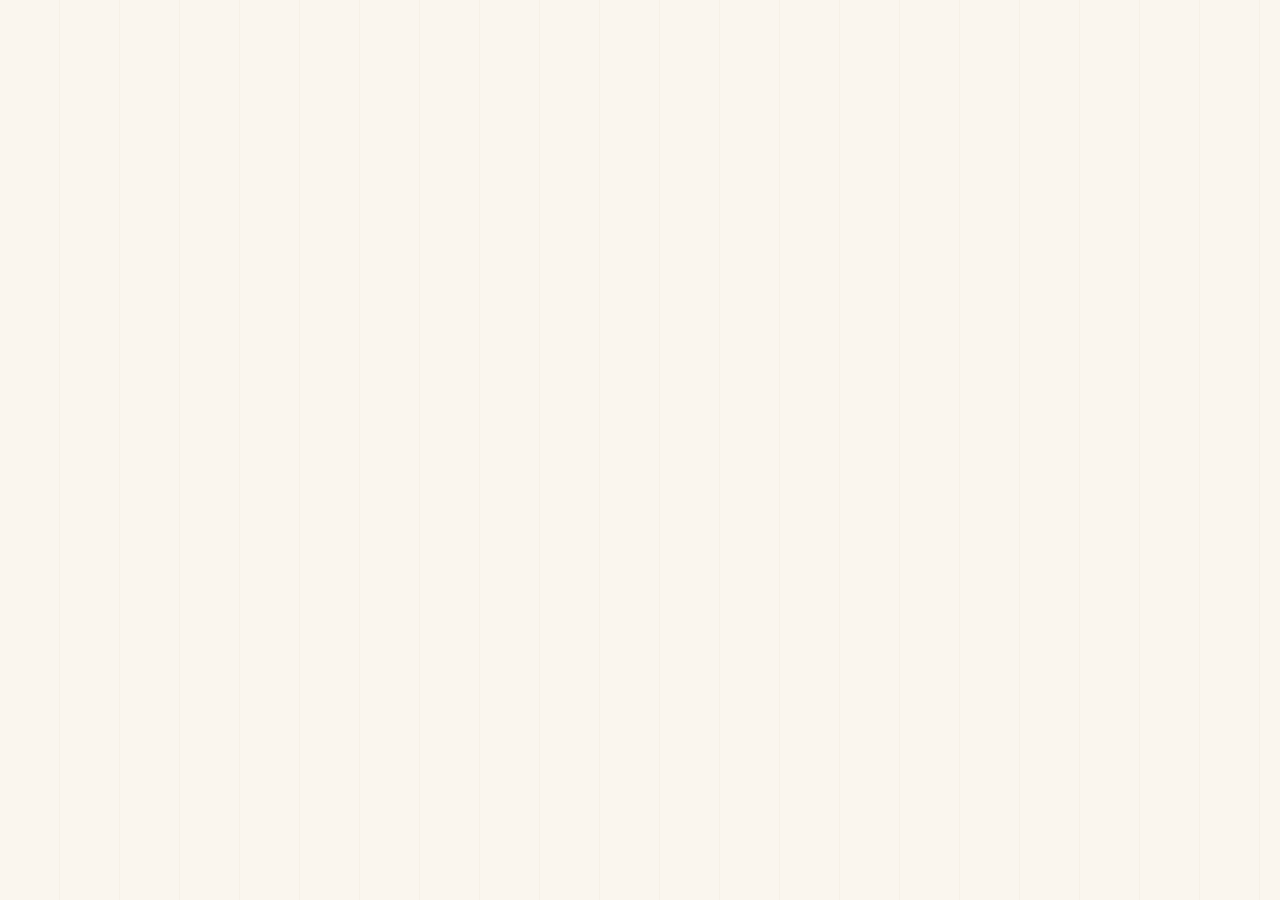
==== Index.html @ c339fdb2 "LT_01_v2" ====
<!doctype html>
<html lang="pt-BR">
<head>
  <meta charset="utf-8">
  <meta name="viewport" content="width=device-width, initial-scale=1">
  <title>Alma de Terapeuta · Desperte o poder das suas mãos</title>
  <link rel="preconnect" href="https://fonts.googleapis.com">
  <link rel="preconnect" href="https://fonts.gstatic.com" crossorigin>
  <link href="https://fonts.googleapis.com/css2?family=Playfair+Display:ital,wght@0,400;0,500;0,600;1,400&family=Manrope:wght@300;400;500;600;700&family=Pinyon+Script&display=swap" rel="stylesheet">
  <style>
/* ==========================================================
   ALMA DE TERAPEUTA — Landing Page
   Palette: cream + ivory backgrounds, antique gold accents
   Typography: Playfair Display (titles), Manrope (body)
   ========================================================== */

:root {
  --cream: #faf6ee;
  --ivory: #f4ecdd;
  --warm-white: #fbf8f2;
  --gold: #b89759;
  --gold-deep: #9a7c43;
  --gold-light: #d4b67a;
  --gold-soft: #e6d3a8;
  --ink: #2b2419;
  --ink-soft: #5a4f3f;
  --line: rgba(184, 151, 89, 0.28);
  --shadow: 0 24px 60px -28px rgba(154, 124, 67, 0.45);
  --shadow-soft: 0 12px 30px -16px rgba(154, 124, 67, 0.35);
}

* { box-sizing: border-box; }

html, body {
  margin: 0;
  padding: 0;
  background: var(--cream);
  color: var(--ink);
  font-family: 'Manrope', system-ui, sans-serif;
  font-size: 16px;
  line-height: 1.6;
  -webkit-font-smoothing: antialiased;
  scroll-behavior: smooth;
}

/* Subtle vertical-line texture across whole page background */
body::before {
  content: '';
  position: fixed;
  inset: 0;
  pointer-events: none;
  z-index: 0;
  background-image: repeating-linear-gradient(
    to right,
    transparent 0,
    transparent 59px,
    rgba(154, 124, 67, 0.04) 59px,
    rgba(154, 124, 67, 0.04) 60px
  );
}

/* Apply same vertical-line wash on top of opaque section backgrounds so the texture
   carries through every section, not just the body. */
.section::after,
.bio-section::after,
.trust::after,
.guarantee::after,
.hero::after,
.faq-section::after {
  content: '';
  position: absolute;
  inset: 0;
  pointer-events: none;
  z-index: 0;
  background-image: repeating-linear-gradient(
    to right,
    transparent 0,
    transparent 59px,
    rgba(154, 124, 67, 0.025) 59px,
    rgba(154, 124, 67, 0.025) 60px
  );
}
.section > *,
.bio-section > *,
.trust > *,
.guarantee > *,
.hero > *,
.faq-section > * { position: relative; z-index: 1; }
/* Keep all section content above the texture */
body > * { position: relative; z-index: 1; }

img { max-width: 100%; display: block; }

/* ----- Typography ----- */
.serif { font-family: 'Playfair Display', Georgia, serif; font-weight: 500; letter-spacing: -0.01em; }
.script {
  font-family: 'Pinyon Script', 'Great Vibes', cursive;
  font-weight: 400;
  font-style: normal;
  color: var(--gold);
}
.smallcaps {
  font-family: 'Manrope', sans-serif;
  font-weight: 500;
  letter-spacing: 0.32em;
  text-transform: uppercase;
  font-size: 11px;
  color: var(--gold-deep);
}

h1, h2, h3, h4 { font-family: 'Playfair Display', serif; font-weight: 500; color: var(--ink); margin: 0; line-height: 1.15; letter-spacing: -0.015em; }
p { margin: 0; }

/* ----- Layout helpers ----- */
.container { width: 100%; max-width: 1180px; margin: 0 auto; padding: 0 28px; }
.narrow { max-width: 880px; }

.section { padding: 110px 0; position: relative; }
.section-tight { padding: 80px 0; }

/* ----- Decorative divider ----- */
.divider-ornament {
  display: flex; align-items: center; justify-content: center;
  gap: 14px; margin: 22px 0;
}
.divider-ornament::before, .divider-ornament::after {
  content: ''; flex: 1; max-width: 110px; height: 1px;
  background: linear-gradient(to right, transparent, var(--gold) 50%, transparent);
}
.divider-ornament .diamond {
  width: 8px; height: 8px; background: var(--gold);
  transform: rotate(45deg); flex-shrink: 0;
}

.gold-line {
  width: 64px; height: 1px;
  background: linear-gradient(to right, transparent, var(--gold), transparent);
  margin: 18px auto;
}

/* ----- Buttons ----- */
.btn {
  display: inline-flex; align-items: center; justify-content: center;
  gap: 12px;
  padding: 18px 38px;
  font-family: 'Manrope', sans-serif;
  font-weight: 600;
  font-size: 13px;
  letter-spacing: 0.22em;
  text-transform: uppercase;
  color: var(--cream);
  background: linear-gradient(135deg, #c9a868 0%, #b89759 50%, #9a7c43 100%);
  border: 1px solid rgba(255,255,255,0.35);
  border-radius: 999px;
  cursor: pointer;
  text-decoration: none;
  box-shadow:
    0 1px 0 rgba(255,255,255,0.5) inset,
    0 -1px 0 rgba(0,0,0,0.12) inset,
    0 14px 30px -10px rgba(154, 124, 67, 0.55);
  transition: transform .25s ease, box-shadow .25s ease, filter .25s ease;
  position: relative;
  outline: none;
}
.btn:hover { transform: translateY(-1px); filter: brightness(1.05); box-shadow: 0 1px 0 rgba(255,255,255,0.5) inset, 0 -1px 0 rgba(0,0,0,0.12) inset, 0 18px 36px -10px rgba(154,124,67,0.65); }
.btn:active { transform: translateY(1px); }
.btn .arrow { font-size: 18px; letter-spacing: 0; }

.btn-outline {
  background: transparent;
  color: var(--gold-deep);
  border: 1px solid var(--gold);
  box-shadow: none;
}
.btn-outline:hover { background: var(--gold); color: var(--cream); }

.btn-lg { padding: 22px 48px; font-size: 14px; }

/* ----- Card ----- */
.card {
  background: var(--warm-white);
  border: 1px solid var(--line);
  border-radius: 6px;
  padding: 32px;
  position: relative;
  transition: transform .3s ease, box-shadow .3s ease;
}
.card:hover { transform: translateY(-3px); box-shadow: var(--shadow-soft); }

/* ----- Icon circles (line-art gold) ----- */
.icon-circle {
  width: 54px; height: 54px;
  border: 1px solid var(--gold);
  border-radius: 50%;
  display: inline-flex; align-items: center; justify-content: center;
  color: var(--gold-deep);
  flex-shrink: 0;
  background: rgba(255,255,255,0.4);
}
.icon-circle.lg { width: 72px; height: 72px; }
.icon-circle svg { width: 26px; height: 26px; stroke: currentColor; fill: none; stroke-width: 1.4; }
.icon-circle.lg svg { width: 34px; height: 34px; }

/* ----- Photo placeholder (BG simulating Ana's photo) -----
   Soft cream/ivory gradients with golden particles + sparkle to evoke
   the reference ad backdrop. */
.ana-bg {
  position: absolute; inset: 0;
  background:
    radial-gradient(ellipse 70% 60% at 78% 55%, rgba(212,182,122,0.32) 0%, rgba(212,182,122,0) 60%),
    radial-gradient(ellipse 60% 50% at 85% 80%, rgba(184,151,89,0.22) 0%, rgba(184,151,89,0) 70%),
    radial-gradient(ellipse 50% 40% at 75% 30%, rgba(255,250,230,0.6) 0%, rgba(255,250,230,0) 70%),
    linear-gradient(135deg, #fbf8f2 0%, #f4ecdd 45%, #e9dcc1 100%);
  overflow: hidden;
}
.ana-bg::before {
  content: '';
  position: absolute; inset: 0;
  background-image:
    radial-gradient(circle at 70% 25%, rgba(255,240,200,0.9) 0%, transparent 1px),
    radial-gradient(circle at 80% 60%, rgba(255,240,200,0.7) 0%, transparent 1.5px),
    radial-gradient(circle at 65% 75%, rgba(255,240,200,0.8) 0%, transparent 1px),
    radial-gradient(circle at 90% 35%, rgba(255,240,200,0.6) 0%, transparent 1px),
    radial-gradient(circle at 60% 50%, rgba(255,240,200,0.5) 0%, transparent 1px),
    radial-gradient(circle at 78% 90%, rgba(255,240,200,0.7) 0%, transparent 1.5px);
  background-size: 100% 100%;
  pointer-events: none;
}
.ana-bg::after {
  /* silhouette suggesting the figure on the right side */
  content: '';
  position: absolute;
  right: -5%;
  bottom: 0;
  width: 55%;
  height: 95%;
  background:
    radial-gradient(ellipse 45% 55% at 55% 40%, rgba(255,245,225,0.55) 0%, rgba(255,245,225,0) 70%),
    radial-gradient(ellipse 35% 70% at 50% 70%, rgba(255,250,235,0.7) 0%, rgba(255,250,235,0) 70%);
  filter: blur(4px);
  pointer-events: none;
}

/* Sparkle particles overlay */
.sparkles {
  position: absolute; inset: 0; pointer-events: none;
  background-image:
    radial-gradient(circle, rgba(212,182,122,0.6) 1px, transparent 1.5px),
    radial-gradient(circle, rgba(212,182,122,0.4) 1px, transparent 1.5px);
  background-size: 60px 60px, 110px 110px;
  background-position: 12px 24px, 50px 80px;
  opacity: 0.4;
}

/* Gold shimmer ribbon */
.ribbon {
  position: absolute;
  pointer-events: none;
  background: linear-gradient(135deg, transparent 0%, rgba(212,182,122,0.4) 40%, rgba(255,235,190,0.7) 50%, rgba(212,182,122,0.4) 60%, transparent 100%);
  filter: blur(8px);
}

/* ----- Reveal animation ----- */
.reveal { opacity: 0; transform: translateY(20px); transition: opacity .9s ease, transform .9s ease; }
.reveal.in { opacity: 1; transform: none; }

/* ----- Scrollbar ----- */
::-webkit-scrollbar { width: 10px; }
::-webkit-scrollbar-track { background: var(--cream); }
::-webkit-scrollbar-thumb { background: var(--gold-light); border-radius: 10px; }

/* ----- Top promo bar ----- */
.promo-bar {
  background: linear-gradient(90deg, #2b2419 0%, #3a311f 50%, #2b2419 100%);
  color: var(--gold-light);
  text-align: center;
  padding: 12px 16px;
  font-size: 12px;
  letter-spacing: 0.15em;
  font-weight: 500;
}
.promo-bar .pulse-dot {
  display: inline-block; width: 6px; height: 6px; border-radius: 50%;
  background: var(--gold); margin-right: 10px; vertical-align: middle;
  animation: pulse 1.6s ease-in-out infinite;
}
@keyframes pulse {
  0%, 100% { opacity: 0.5; transform: scale(1); }
  50% { opacity: 1; transform: scale(1.4); }
}

/* ----- Nav ----- */
.nav {
  position: sticky; top: 0; z-index: 50;
  background: rgba(250, 246, 238, 0.85);
  backdrop-filter: blur(14px);
  border-bottom: 1px solid var(--line);
}
.nav-inner {
  display: flex; align-items: center; justify-content: space-between;
  padding: 16px 28px; max-width: 1180px; margin: 0 auto;
}
.nav-logo img { height: 42px; }
.nav-cta { font-size: 11px; padding: 12px 22px; }

/* ----- Hero ----- */
.hero {
  position: relative;
  height: 100vh;
  min-height: 720px;
  padding: 60px 0 0;
  overflow: hidden;
  display: flex;
  align-items: stretch;
}
.hero .container { width: 100%; display: flex; flex-direction: column; justify-content: flex-end; }
.hero-grid {
  display: grid;
  grid-template-columns: 1fr 1fr;
  gap: 40px;
  align-items: end;
  position: relative;
  z-index: 2;
  height: 100%;
}
.hero-text { padding-bottom: 60px; align-self: center; }
.hero-photo-wrap { height: 100%; display: flex; align-items: flex-end; justify-content: center; }
.hero-photo-wrap img { max-height: calc(100vh - 100px); width: auto !important; }
.hero h1 {
  font-size: clamp(40px, 5.4vw, 78px);
  line-height: 1.05;
  margin: 22px 0;
}
.hero h1 .script { font-size: 1.05em; line-height: 0.9; display: block; margin-top: 4px; color: var(--gold); }
.hero-list { list-style: none; padding: 0; margin: 36px 0 44px; display: grid; gap: 16px; }
.hero-list li { display: flex; align-items: center; gap: 18px; }
.hero-list .line { flex: 1; height: 1px; background: var(--line); position: relative; max-width: 80px; }
.hero-list .line::after { content: ''; position: absolute; right: -4px; top: 50%; transform: translateY(-50%) rotate(45deg); width: 6px; height: 6px; background: var(--gold); }
.hero-list span.label { font-size: 17px; color: var(--ink-soft); font-weight: 500; }

.hero-photo-wrap {
  position: relative;
  aspect-ratio: 4 / 5;
  border-radius: 4px;
  overflow: hidden;
  box-shadow: 0 30px 80px -30px rgba(154,124,67,0.5);
}

/* ----- Trust strip ----- */
.trust {
  position: relative;
  background: var(--warm-white);
  border-top: 1px solid var(--line);
  border-bottom: 1px solid var(--line);
  padding: 32px 0;
}
.trust-grid {
  display: grid;
  grid-template-columns: repeat(4, 1fr);
  gap: 32px;
  align-items: center;
}
.trust-item {
  display: flex; align-items: center; gap: 14px;
  border-right: 1px solid var(--line);
  padding-right: 24px;
}
.trust-item:last-child { border-right: none; }
.trust-item .label { font-size: 13px; color: var(--ink-soft); line-height: 1.3; }

/* ----- Section header ----- */
.section-head { text-align: center; margin-bottom: 70px; }
.section-head h2 { font-size: clamp(34px, 4.2vw, 56px); margin-top: 12px; }
.section-head h2 .script { display: block; line-height: 0.9; margin-top: 2px; }
.section-head p { color: var(--ink-soft); max-width: 640px; margin: 22px auto 0; font-size: 17px; }

/* ----- Pains grid ----- */
.pains-grid {
  display: grid;
  grid-template-columns: repeat(3, 1fr);
  gap: 24px;
}
.pain-card {
  background: var(--warm-white);
  border: 1px solid var(--line);
  padding: 36px 28px;
  border-radius: 4px;
  position: relative;
  transition: all .3s ease;
}
.pain-card:hover { transform: translateY(-4px); box-shadow: var(--shadow-soft); border-color: var(--gold); }
.pain-card .icon-circle { margin-bottom: 22px; }
.pain-card h3 { font-size: 22px; margin-bottom: 12px; line-height: 1.25; }
.pain-card p { color: var(--ink-soft); font-size: 15px; }

/* ----- Benefits ----- */
.benefits-section { background: var(--cream); position: relative; }
.benefits-section::before {
  content: ''; position: absolute; inset: 0;
  background: radial-gradient(ellipse at top, rgba(184,151,89,0.06), transparent 60%);
  pointer-events: none;
}
.benefits-grid {
  display: grid;
  grid-template-columns: repeat(3, 1fr);
  gap: 32px;
  position: relative;
}
.benefit-card {
  background: var(--warm-white);
  border: 1px solid var(--line);
  padding: 36px 28px;
  text-align: left;
  transition: transform .3s, box-shadow .3s, border-color .3s;
  position: relative;
}
.benefit-card::before {
  content: '';
  position: absolute;
  top: 0; left: 0;
  width: 40px; height: 1px;
  background: var(--gold);
}
.benefit-card:hover { transform: translateY(-4px); box-shadow: var(--shadow-soft); border-color: var(--gold); }
.benefit-card .icon-circle { margin-bottom: 22px; }
.benefit-card h3 { font-size: 21px; margin-bottom: 10px; line-height: 1.25; color: var(--ink); }
.benefit-card p { color: var(--ink-soft); font-size: 15px; line-height: 1.55; }

/* ----- VSL ----- */
.vsl-wrap {
  max-width: 920px; margin: 0 auto;
  position: relative;
}
.vsl-frame {
  aspect-ratio: 16/9;
  background: linear-gradient(135deg, #2b2419, #3a311f);
  border: 1px solid var(--gold);
  border-radius: 4px;
  position: relative;
  overflow: hidden;
  display: flex; align-items: center; justify-content: center;
  cursor: pointer;
  box-shadow: var(--shadow);
}
.vsl-frame::before {
  content: ''; position: absolute; inset: 0;
  background:
    radial-gradient(ellipse at center, rgba(184,151,89,0.18) 0%, transparent 60%),
    repeating-linear-gradient(45deg, transparent 0, transparent 30px, rgba(184,151,89,0.05) 30px, rgba(184,151,89,0.05) 31px);
}
.vsl-play {
  width: 90px; height: 90px;
  border-radius: 50%;
  background: rgba(184,151,89,0.95);
  display: flex; align-items: center; justify-content: center;
  position: relative; z-index: 2;
  box-shadow: 0 0 0 12px rgba(184,151,89,0.15), 0 0 0 24px rgba(184,151,89,0.08);
  transition: transform .3s;
}
.vsl-frame:hover .vsl-play { transform: scale(1.06); }
.vsl-play::after {
  content: ''; width: 0; height: 0;
  border-left: 22px solid var(--cream);
  border-top: 14px solid transparent;
  border-bottom: 14px solid transparent;
  margin-left: 6px;
}
.vsl-caption { position: absolute; bottom: 24px; left: 24px; color: var(--gold-light); font-family: 'Playfair Display', serif; font-style: italic; font-size: 18px; }

/* ----- Bio section with BG ----- */
.bio-section {
  position: relative;
  overflow: hidden;
  padding: 130px 0;
}
.bio-bg {
  position: absolute; inset: 0;
  background:
    radial-gradient(ellipse 70% 80% at 22% 60%, rgba(212,182,122,0.35) 0%, transparent 60%),
    radial-gradient(ellipse 50% 50% at 15% 80%, rgba(184,151,89,0.2) 0%, transparent 70%),
    linear-gradient(135deg, #f4ecdd 0%, #fbf8f2 50%, #ede0c5 100%);
}
.bio-grid {
  display: grid; grid-template-columns: 1fr 1.2fr; gap: 80px; align-items: center;
  position: relative; z-index: 2;
}
.bio-photo {
  aspect-ratio: 3/4;
  position: relative;
  border-radius: 4px;
  overflow: hidden;
  box-shadow: 0 30px 80px -30px rgba(154,124,67,0.55);
}
.bio-photo .ana-bg::after {
  right: 10%;
  width: 70%;
}
.bio-text h2 { font-size: clamp(38px, 4.5vw, 60px); margin: 18px 0 28px; }
.bio-text h2 .script { font-size: 1.15em; display: block; line-height: 0.9; margin-top: 4px; }
.bio-text p { color: var(--ink-soft); font-size: 17px; margin-bottom: 20px; line-height: 1.75; }
.bio-stats {
  display: grid; grid-template-columns: repeat(3, 1fr);
  gap: 24px; margin-top: 44px;
  padding-top: 36px; border-top: 1px solid var(--line);
}
.bio-stat .num { font-family: 'Playfair Display', serif; font-size: 42px; color: var(--gold-deep); line-height: 1; }
.bio-stat .label { font-size: 13px; color: var(--ink-soft); margin-top: 8px; letter-spacing: 0.05em; }

/* ----- Journey timeline ----- */
.journey {
  background: linear-gradient(180deg, var(--cream) 0%, var(--ivory) 100%);
}
.timeline { max-width: 820px; margin: 0 auto; position: relative; }
.timeline::before {
  content: ''; position: absolute;
  left: 38px; top: 30px; bottom: 30px;
  width: 1px; background: var(--gold-soft);
}
.timeline-item {
  display: grid; grid-template-columns: 80px 1fr;
  gap: 32px;
  padding: 28px 0;
  position: relative;
}
.timeline-day {
  width: 78px; height: 78px;
  border-radius: 50%;
  border: 1px solid var(--gold);
  background: var(--warm-white);
  display: flex; flex-direction: column; align-items: center; justify-content: center;
  font-family: 'Playfair Display', serif;
  color: var(--gold-deep);
  position: relative; z-index: 2;
}
.timeline-day .num { font-size: 30px; line-height: 1; }
.timeline-day .label { font-size: 9px; letter-spacing: 0.2em; text-transform: uppercase; color: var(--gold); margin-top: 2px; }
.timeline-content h3 { font-size: 26px; margin-bottom: 8px; }
.timeline-content p { color: var(--ink-soft); font-size: 16px; }

/* ----- Includes / What you receive ----- */
.includes-grid {
  display: grid; grid-template-columns: repeat(2, 1fr); gap: 22px;
}
.include-item {
  display: grid; grid-template-columns: auto 1fr; gap: 20px;
  padding: 24px;
  background: var(--warm-white);
  border: 1px solid var(--line);
  border-radius: 4px;
  align-items: start;
}
.include-check {
  width: 36px; height: 36px;
  border-radius: 50%;
  background: var(--gold);
  color: var(--cream);
  display: inline-flex; align-items: center; justify-content: center;
  font-size: 14px;
  flex-shrink: 0;
}
.include-item h4 { font-size: 19px; margin-bottom: 6px; }
.include-item p { color: var(--ink-soft); font-size: 14px; }

/* ----- Bonus grid ----- */
.bonus-section { background: linear-gradient(180deg, var(--ivory) 0%, var(--cream) 100%); }
.bonus-grid {
  display: grid; grid-template-columns: repeat(3, 1fr); gap: 22px;
}
.bonus-card {
  background: var(--warm-white);
  border: 1px solid var(--line);
  border-radius: 4px;
  padding: 32px 26px;
  position: relative;
  transition: all .3s ease;
}
.bonus-card:hover { transform: translateY(-4px); box-shadow: var(--shadow-soft); border-color: var(--gold-light); }
.bonus-tag {
  position: absolute; top: 0; right: 24px;
  background: var(--gold);
  color: var(--cream);
  font-size: 10px;
  letter-spacing: 0.2em;
  font-weight: 600;
  padding: 6px 14px;
  border-radius: 0 0 4px 4px;
}
.bonus-card .icon-circle { margin-bottom: 20px; }
.bonus-card h4 { font-size: 20px; margin-bottom: 10px; line-height: 1.25; }
.bonus-card p { color: var(--ink-soft); font-size: 14px; }
.bonus-value { display: inline-block; margin-top: 14px; color: var(--gold-deep); font-size: 13px; font-weight: 600; letter-spacing: 0.08em; }

/* ----- Testimonials carousel ----- */
.testi-carousel {
  display: grid;
  grid-template-columns: 48px 1fr 48px;
  gap: 20px;
  align-items: center;
  max-width: 1180px;
  margin: 0 auto;
}
.testi-viewport {
  overflow: hidden;
  width: 100%;
}
.testi-track {
  display: flex;
  transition: transform .6s cubic-bezier(.6,.05,.2,1);
  width: 100%;
}
.testi-slide {
  padding: 0 12px;
  box-sizing: border-box;
}
.testi-arrow {
  width: 48px; height: 48px;
  border-radius: 50%;
  border: 1px solid var(--gold);
  background: var(--warm-white);
  color: var(--gold-deep);
  cursor: pointer;
  display: inline-flex; align-items: center; justify-content: center;
  transition: background .25s, color .25s, transform .2s;
  padding: 0;
}
.testi-arrow:hover { background: var(--gold); color: var(--cream); transform: scale(1.05); }
.testi-arrow:active { transform: scale(0.96); }

.testi-dots {
  display: flex; justify-content: center; gap: 10px;
  margin-top: 36px;
}
.testi-dot {
  width: 8px; height: 8px;
  border-radius: 50%;
  border: 1px solid var(--gold);
  background: transparent;
  cursor: pointer;
  padding: 0;
  transition: all .25s;
}
.testi-dot.active {
  background: var(--gold);
  width: 28px;
  border-radius: 4px;
}

@media (max-width: 700px) {
  .testi-carousel { grid-template-columns: 40px 1fr 40px; gap: 8px; }
  .testi-arrow { width: 40px; height: 40px; }
  .testi-slide { padding: 0 6px; }
}
.testimonials-section { background: var(--cream); }
.testi-grid {
  display: grid; grid-template-columns: repeat(2, 1fr); gap: 24px;
}
.testi {
  background: var(--warm-white);
  border: 1px solid var(--line);
  border-radius: 4px;
  padding: 36px;
  position: relative;
}
.testi-quote {
  font-family: 'Playfair Display', serif;
  font-size: 80px;
  color: var(--gold-soft);
  position: absolute;
  top: 14px; right: 28px;
  line-height: 1;
}
.testi-stars { color: var(--gold); letter-spacing: 4px; margin-bottom: 16px; font-size: 14px; }
.testi-text { color: var(--ink-soft); font-style: italic; font-size: 15px; line-height: 1.7; }
.testi-author {
  display: flex; align-items: center; gap: 14px; margin-top: 24px;
  padding-top: 20px; border-top: 1px solid var(--line);
}
.testi-avatar {
  width: 46px; height: 46px;
  border-radius: 50%;
  background: linear-gradient(135deg, var(--gold-light), var(--gold-deep));
  color: var(--cream);
  display: inline-flex; align-items: center; justify-content: center;
  font-family: 'Playfair Display', serif;
  font-size: 18px;
}
.testi-name { font-size: 15px; font-weight: 600; color: var(--ink); }
.testi-loc { font-size: 12px; color: var(--ink-soft); }

/* ----- Pricing ----- */
.pricing-section {
  background:
    linear-gradient(180deg, rgba(244,236,221,0.92) 0%, rgba(237,224,197,0.96) 100%),
    url('assets/oferta-bg.png') center/cover no-repeat;
  background-attachment: scroll, scroll;
  position: relative;
  overflow: hidden;
}
.pricing-section::before {
  content: '';
  position: absolute; inset: 0;
  background:
    radial-gradient(ellipse 80% 60% at 50% 50%, rgba(251,248,242,0.5) 0%, rgba(251,248,242,0) 70%);
  pointer-events: none;
}
.pricing-card {
  max-width: 560px; margin: 0 auto;
  background: var(--warm-white);
  border: 1px solid var(--gold);
  border-radius: 6px;
  padding: 52px 44px;
  text-align: center;
  box-shadow: 0 40px 80px -30px rgba(154,124,67,0.4);
  position: relative;
}
.pricing-card::before {
  content: '';
  position: absolute; inset: 6px;
  border: 1px solid var(--gold-soft);
  border-radius: 4px;
  pointer-events: none;
}
.pricing-list {
  list-style: none; padding: 0; margin: 28px 0 36px;
  text-align: left; display: grid; gap: 14px;
}
.pricing-list li {
  display: grid; grid-template-columns: auto 1fr; gap: 14px;
  align-items: start;
  font-size: 15px; color: var(--ink-soft);
}
.pricing-check { color: var(--gold); font-weight: 700; }
.pricing-check strong { color: var(--ink); font-weight: 600; }

.price {
  margin: 32px 0;
  display: flex; flex-direction: column; align-items: center;
}
.price .label { font-size: 13px; color: var(--ink-soft); letter-spacing: 0.15em; text-transform: uppercase; }
.price .install { font-family: 'Playfair Display', serif; font-size: 56px; color: var(--gold-deep); line-height: 1; margin: 8px 0; }
.price .install .currency { font-size: 30px; vertical-align: top; margin-right: 4px; }
.price .install .x { font-size: 24px; color: var(--ink-soft); margin-right: 6px; }
.price .or { color: var(--ink-soft); font-size: 14px; margin-top: 6px; font-style: italic; }
.price .or strong { color: var(--ink); font-weight: 600; }

.pay-icons {
  display: flex; justify-content: center; gap: 14px;
  margin-top: 28px; padding-top: 24px;
  border-top: 1px solid var(--line);
  font-size: 12px; color: var(--ink-soft);
}

/* ----- Guarantee ----- */
.guarantee {
  position: relative;
  background: var(--warm-white);
  border-top: 1px solid var(--line);
  border-bottom: 1px solid var(--line);
}
.guarantee-grid {
  display: grid; grid-template-columns: auto 1fr; gap: 50px; align-items: center;
  max-width: 920px; margin: 0 auto;
}
.guarantee-seal {
  width: 220px; height: auto;
  display: flex; align-items: center; justify-content: center;
  flex-direction: column;
  color: var(--gold-deep);
  text-align: center;
  position: relative;
  filter: drop-shadow(0 18px 30px rgba(154,124,67,0.25));
}
.guarantee-seal .num { font-family: 'Playfair Display', serif; font-size: 40px; line-height: 1; }
.guarantee-seal .txt { font-size: 11px; letter-spacing: 0.18em; margin-top: 4px; }
.guarantee-text h3 { font-size: 32px; margin-bottom: 18px; }
.guarantee-text p { color: var(--ink-soft); font-size: 16px; line-height: 1.75; }
.guarantee-text em { color: var(--gold-deep); font-style: italic; }

/* ----- FAQ ----- */
.faq-section { position: relative; background: var(--cream); }
.faq-list { max-width: 820px; margin: 0 auto; }
.faq-item {
  border-bottom: 1px solid var(--line);
  padding: 6px 0;
}
.faq-q {
  display: flex; justify-content: space-between; align-items: center;
  padding: 24px 0;
  cursor: pointer;
  font-family: 'Playfair Display', serif;
  font-size: 20px;
  color: var(--ink);
  user-select: none;
  transition: color .2s;
}
.faq-q:hover { color: var(--gold-deep); }
.faq-toggle {
  width: 32px; height: 32px;
  border: 1px solid var(--gold);
  border-radius: 50%;
  display: inline-flex; align-items: center; justify-content: center;
  color: var(--gold-deep);
  font-size: 18px;
  flex-shrink: 0;
  transition: transform .3s, background .3s, color .3s;
}
.faq-item.open .faq-toggle { background: var(--gold); color: var(--cream); transform: rotate(45deg); }
.faq-a {
  max-height: 0; overflow: hidden;
  transition: max-height .4s ease, padding .3s ease;
  color: var(--ink-soft);
  font-size: 15px; line-height: 1.75;
}
.faq-item.open .faq-a {
  max-height: 400px; padding: 0 0 24px;
}

/* ----- Final CTA ----- */
.final-cta {
  background:
    linear-gradient(180deg, rgba(43,36,25,0.93) 0%, rgba(58,49,31,0.96) 100%),
    url('assets/final-cta-bg.png') center/cover no-repeat;
  color: var(--cream);
  text-align: center;
  position: relative;
  overflow: hidden;
}
.final-cta::before, .final-cta::after {
  content: ''; position: absolute;
  width: 500px; height: 500px;
  border-radius: 50%;
  background: radial-gradient(circle, rgba(184,151,89,0.15) 0%, transparent 70%);
  pointer-events: none;
}
.final-cta::before { top: -200px; left: -100px; }
.final-cta::after { bottom: -200px; right: -100px; }
.final-cta h2 { color: var(--cream); font-size: clamp(36px, 4.5vw, 60px); }
.final-cta h2 .script { color: var(--gold-light); font-size: 1.1em; display: block; }
.final-cta p { color: rgba(250, 246, 238, 0.75); font-size: 18px; max-width: 600px; margin: 24px auto 40px; }

/* ----- Footer ----- */
.footer {
  background: #1f1a13;
  color: rgba(250, 246, 238, 0.55);
  padding: 50px 0 30px;
  text-align: center;
  font-size: 13px;
}
.footer a { color: var(--gold-light); text-decoration: none; }
.footer-links { margin: 16px 0; }
.footer-links a { margin: 0 14px; }
.footer-disclaimer { max-width: 760px; margin: 24px auto 0; font-size: 12px; line-height: 1.7; opacity: 0.75; }

/* ----- Floating petals ----- */
.petal {
  position: absolute;
  pointer-events: none;
  z-index: 1;
  opacity: 0.55;
  filter: drop-shadow(0 6px 12px rgba(154,124,67,0.18));
  transition: transform 0.1s linear;
  will-change: transform;
}
.petal img { width: 100%; height: auto; display: block; }
.petal.float { animation: petalFloat 9s ease-in-out infinite; }
.petal.float-slow { animation: petalFloat 14s ease-in-out infinite; }
.petal.float-rev { animation: petalFloatRev 11s ease-in-out infinite; }
@keyframes petalFloat {
  0%, 100% { transform: translateY(0) rotate(var(--rot, 0deg)); }
  50% { transform: translateY(-18px) rotate(calc(var(--rot, 0deg) + 6deg)); }
}
@keyframes petalFloatRev {
  0%, 100% { transform: translateY(0) rotate(var(--rot, 0deg)); }
  50% { transform: translateY(14px) rotate(calc(var(--rot, 0deg) - 6deg)); }
}

/* ----- Sticky mobile CTA ----- */
.sticky-cta {
  position: fixed; bottom: 0; left: 0; right: 0;
  background: var(--warm-white);
  border-top: 1px solid var(--gold-soft);
  padding: 12px 16px;
  display: none;
  z-index: 60;
  box-shadow: 0 -10px 30px -10px rgba(0,0,0,0.15);
}
.sticky-cta .btn { width: 100%; padding: 14px; font-size: 12px; }

/* ===== Responsive ===== */
@media (max-width: 980px) {
  .hero { height: auto; min-height: auto; padding: 50px 0 0; }
  .hero .container { padding-bottom: 0; }
  .hero-grid { grid-template-columns: 1fr; gap: 30px; height: auto; }
  .hero-text { padding-bottom: 0; }
  .hero-photo-wrap { aspect-ratio: auto; max-width: 420px; margin: 0 auto; }
  .hero-photo-wrap img { max-height: 70vh; margin-left: 0 !important; width: 100% !important; }
  .bio-grid { grid-template-columns: 1fr; gap: 40px; }
  .pains-grid { grid-template-columns: 1fr; }
  .bonus-grid { grid-template-columns: 1fr; }
  .testi-grid { grid-template-columns: 1fr; }
  .includes-grid { grid-template-columns: 1fr; }
  .benefits-grid { grid-template-columns: 1fr; gap: 20px; }
  .trust-grid { grid-template-columns: repeat(2, 1fr); gap: 20px; }
  .trust-item { border-right: none; padding-right: 0; }
  .guarantee-grid { grid-template-columns: 1fr; gap: 30px; text-align: center; }
  .guarantee-seal { margin: 0 auto; }
  .section { padding: 70px 0; }
  .bio-section { padding: 80px 0; }
  .nav-cta { display: none; }
  .sticky-cta { display: block; }
  body { padding-bottom: 80px; }
  .pricing-card { padding: 36px 24px; }
}
@media (max-width: 560px) {
  .container { padding: 0 20px; }
  .hero { padding: 50px 0 70px; min-height: auto; }
  .hero h1 { font-size: 44px; }
  .timeline-item { grid-template-columns: 64px 1fr; gap: 20px; }
  .timeline-day { width: 64px; height: 64px; }
  .timeline-day .num { font-size: 24px; }
  .timeline::before { left: 31px; }
  .promo-bar { font-size: 10px; letter-spacing: 0.08em; }
}

</style>
</head>
<body>
  <div id="root"></div>

  <script src="https://unpkg.com/react@18.3.1/umd/react.development.js" integrity="sha384-hD6/rw4ppMLGNu3tX5cjIb+uRZ7UkRJ6BPkLpg4hAu/6onKUg4lLsHAs9EBPT82L" crossorigin="anonymous"></script>
  <script src="https://unpkg.com/react-dom@18.3.1/umd/react-dom.development.js" integrity="sha384-u6aeetuaXnQ38mYT8rp6sbXaQe3NL9t+IBXmnYxwkUI2Hw4bsp2Wvmx4yRQF1uAm" crossorigin="anonymous"></script>
  <script src="https://unpkg.com/@babel/standalone@7.29.0/babel.min.js" integrity="sha384-m08KidiNqLdpJqLq95G/LEi8Qvjl/xUYll3QILypMoQ65QorJ9Lvtp2RXYGBFj1y" crossorigin="anonymous"></script>

  <script type="text/babel" src="icons.jsx"></script>
  <script type="text/babel" src="sections.jsx"></script>
  <script type="text/babel">
    const App = () => (
      <>
        <PromoBar/>
        <Nav/>
        <Hero/>
        <Trust/>
        <Benefits/>
        <Testimonials/>
        <VSL/>
        <Includes/>
        <Pains/>
        <Bonuses/>
        <Pricing/>
        <Bio/>
        <FinalCTA/>
        <Journey/>
        <Guarantee/>
        <FAQ/>
        <Footer/>
        <StickyCTA/>
      </>
    );

    ReactDOM.createRoot(document.getElementById('root')).render(<App/>);

    // Reveal-on-scroll
    setTimeout(() => {
      const io = new IntersectionObserver((entries) => {
        entries.forEach(e => { if (e.isIntersecting) e.target.classList.add('in'); });
      }, { threshold: 0.12 });
      document.querySelectorAll('.reveal').forEach(el => io.observe(el));
    }, 200);
  </script>
</body>
</html>
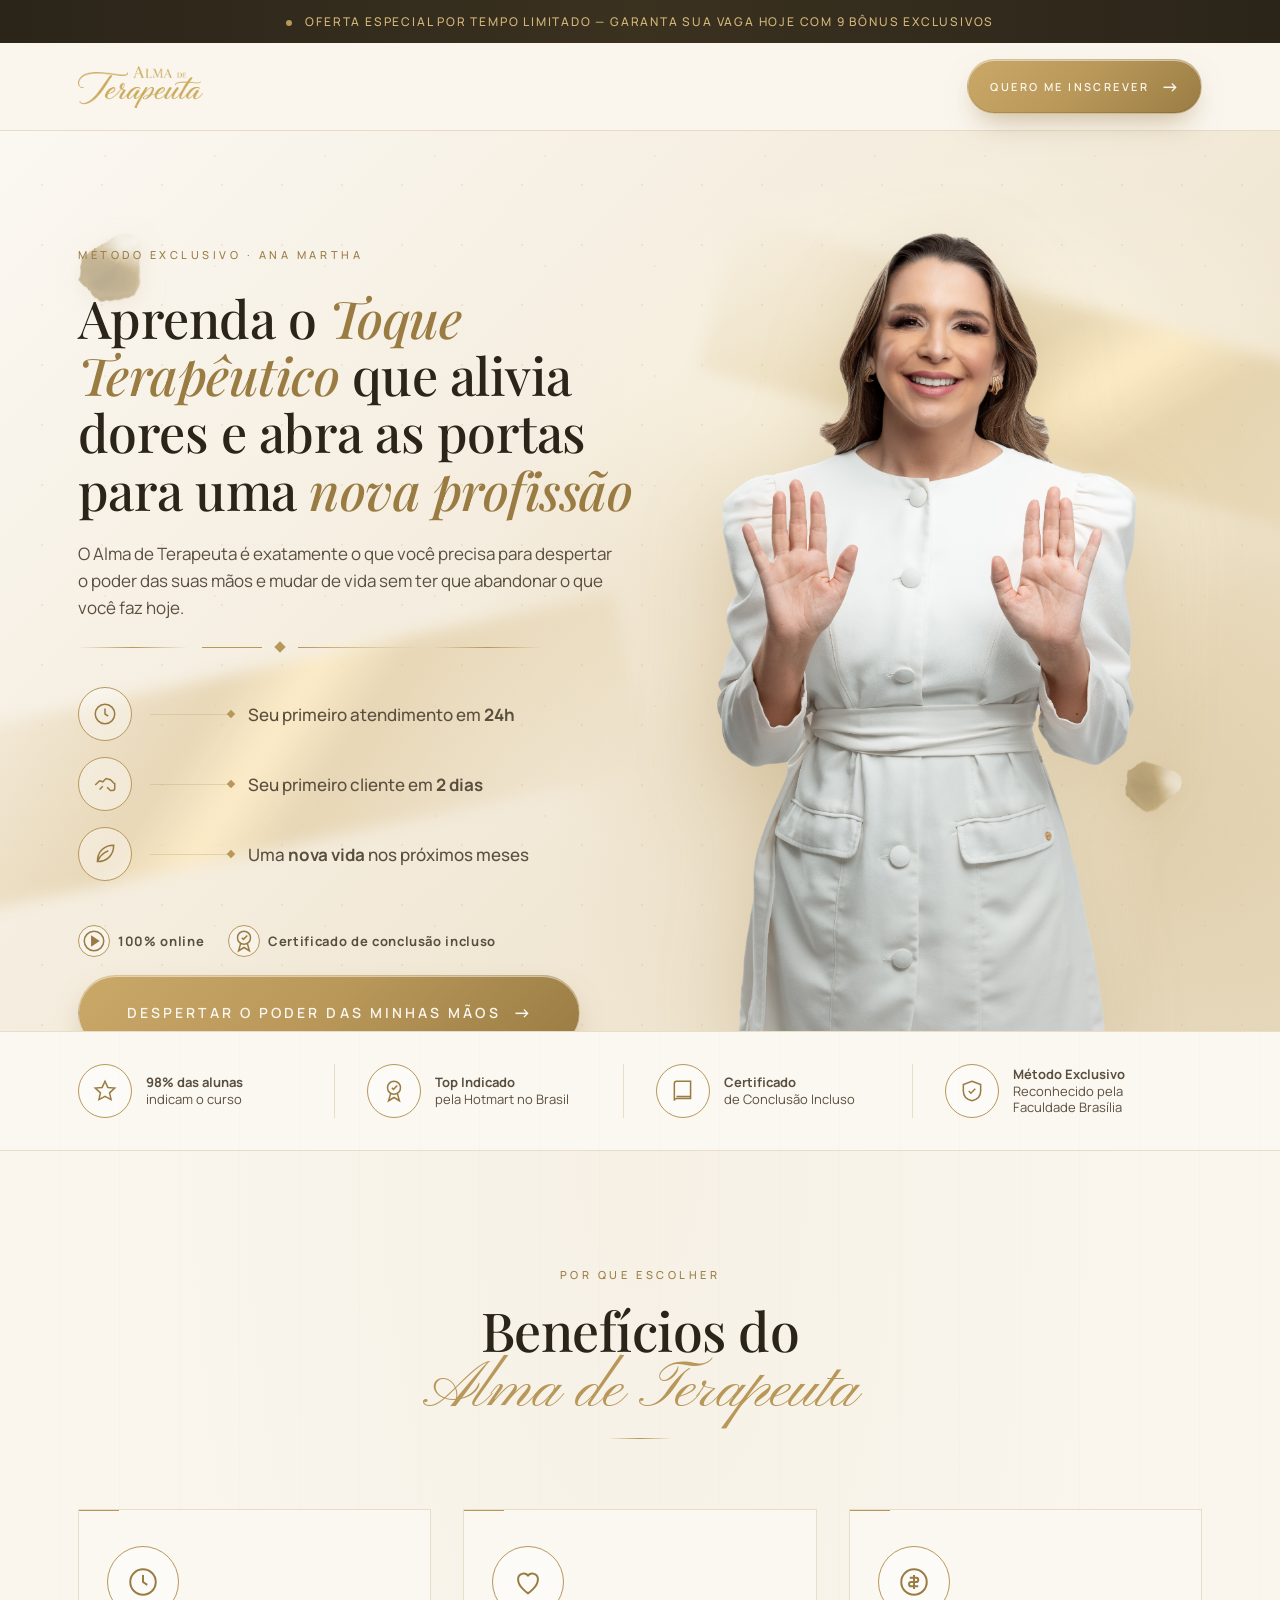
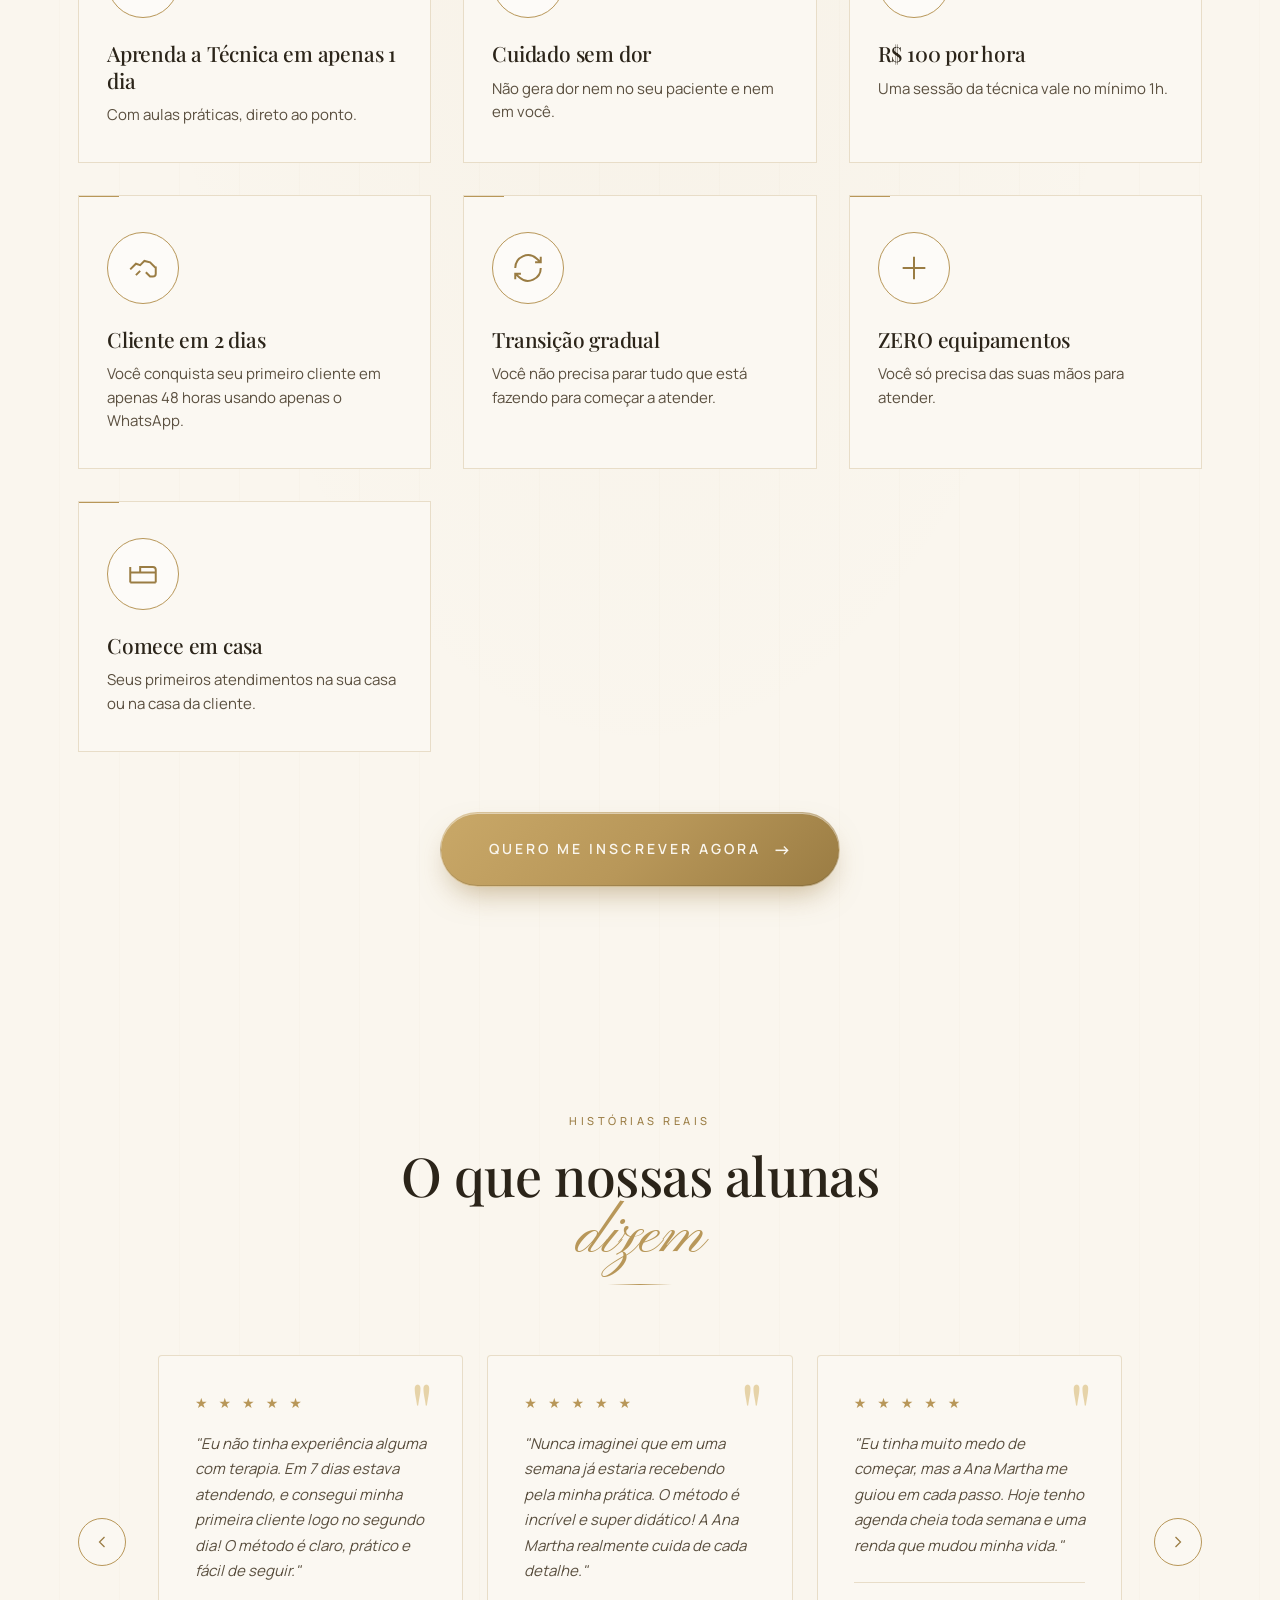
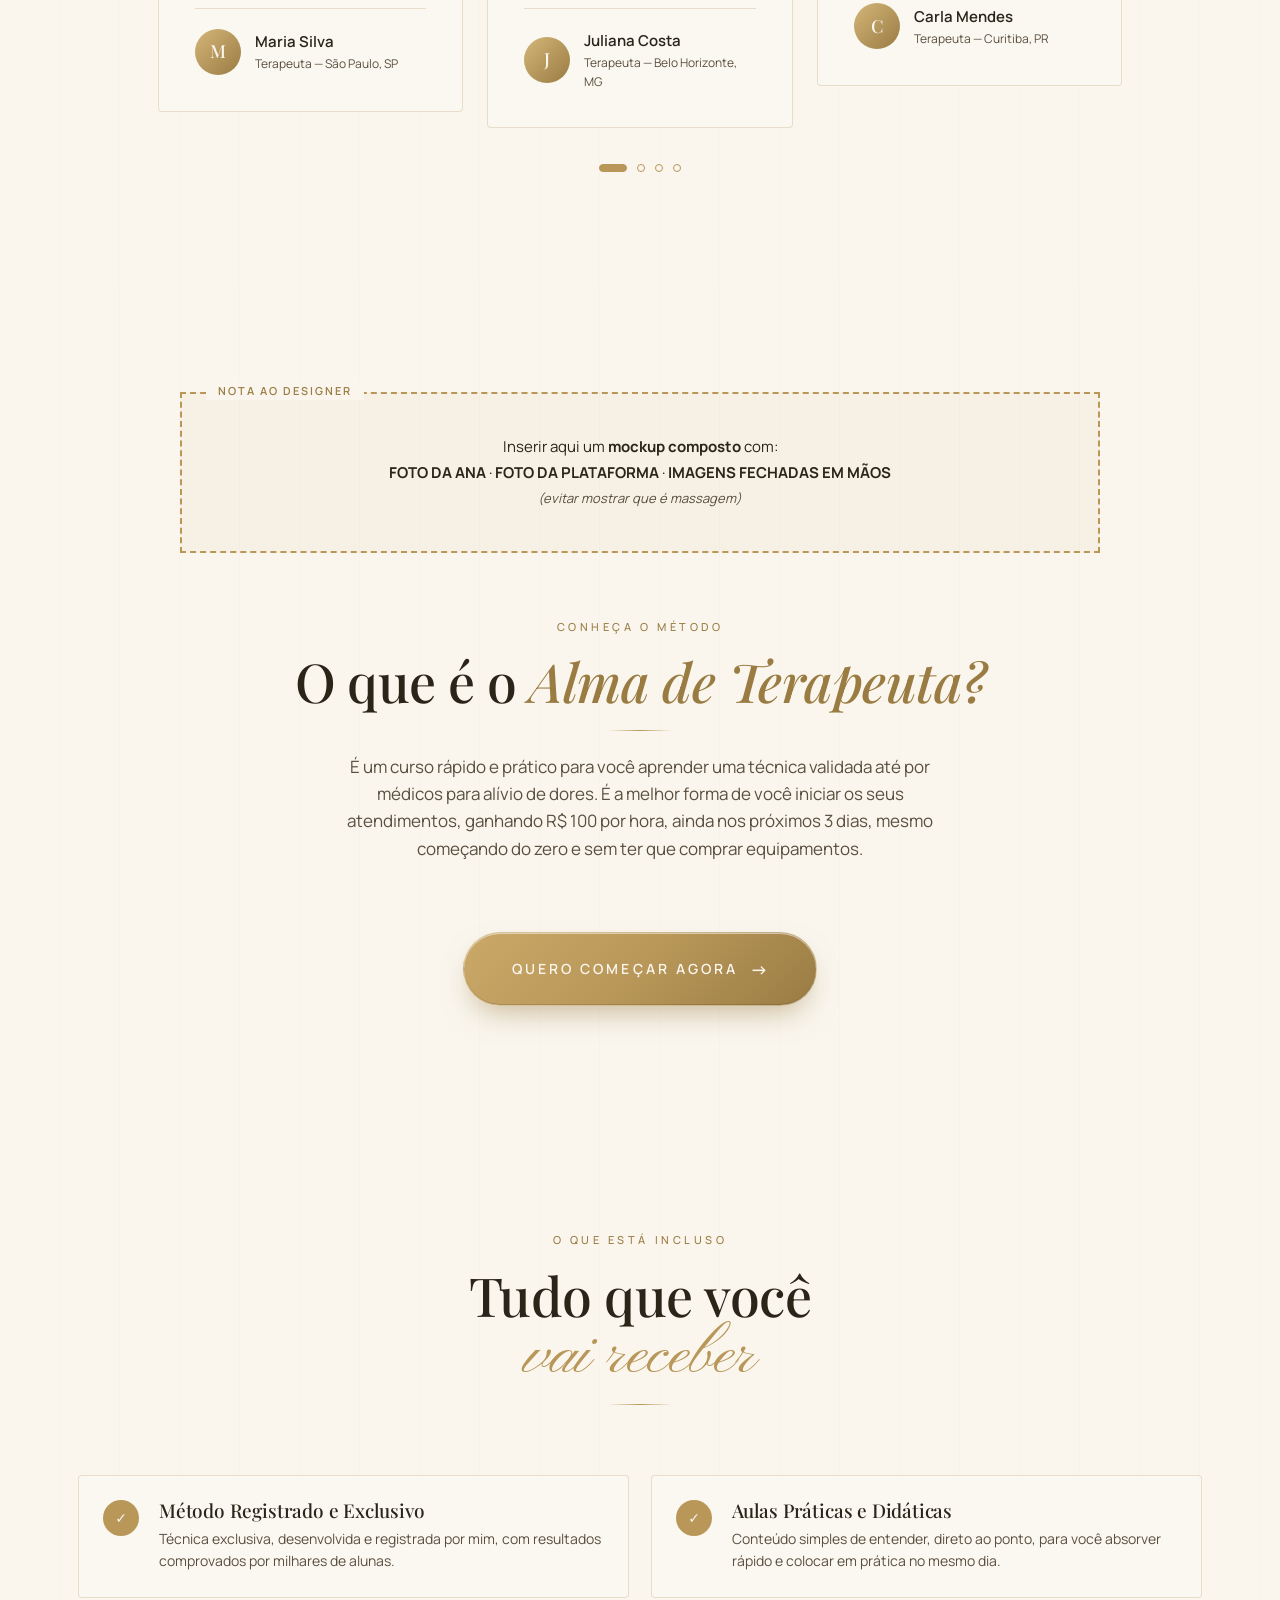
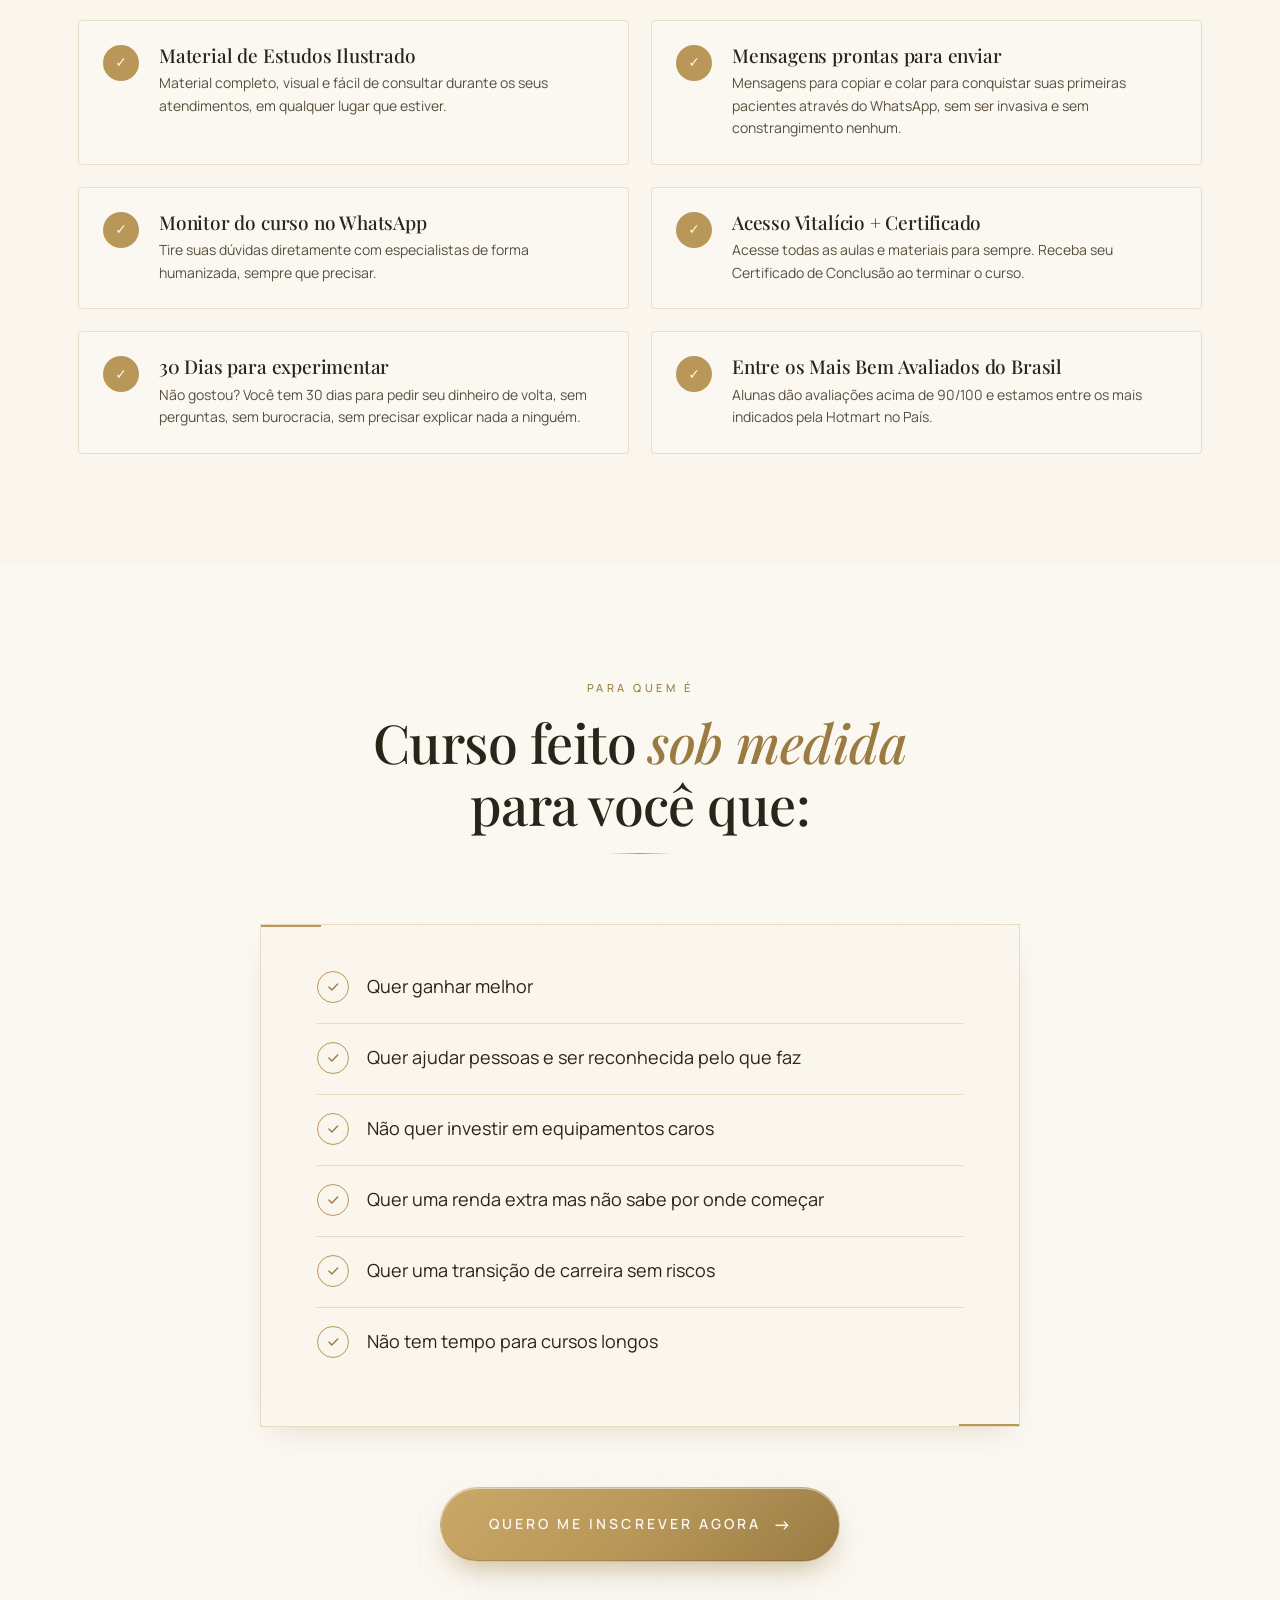
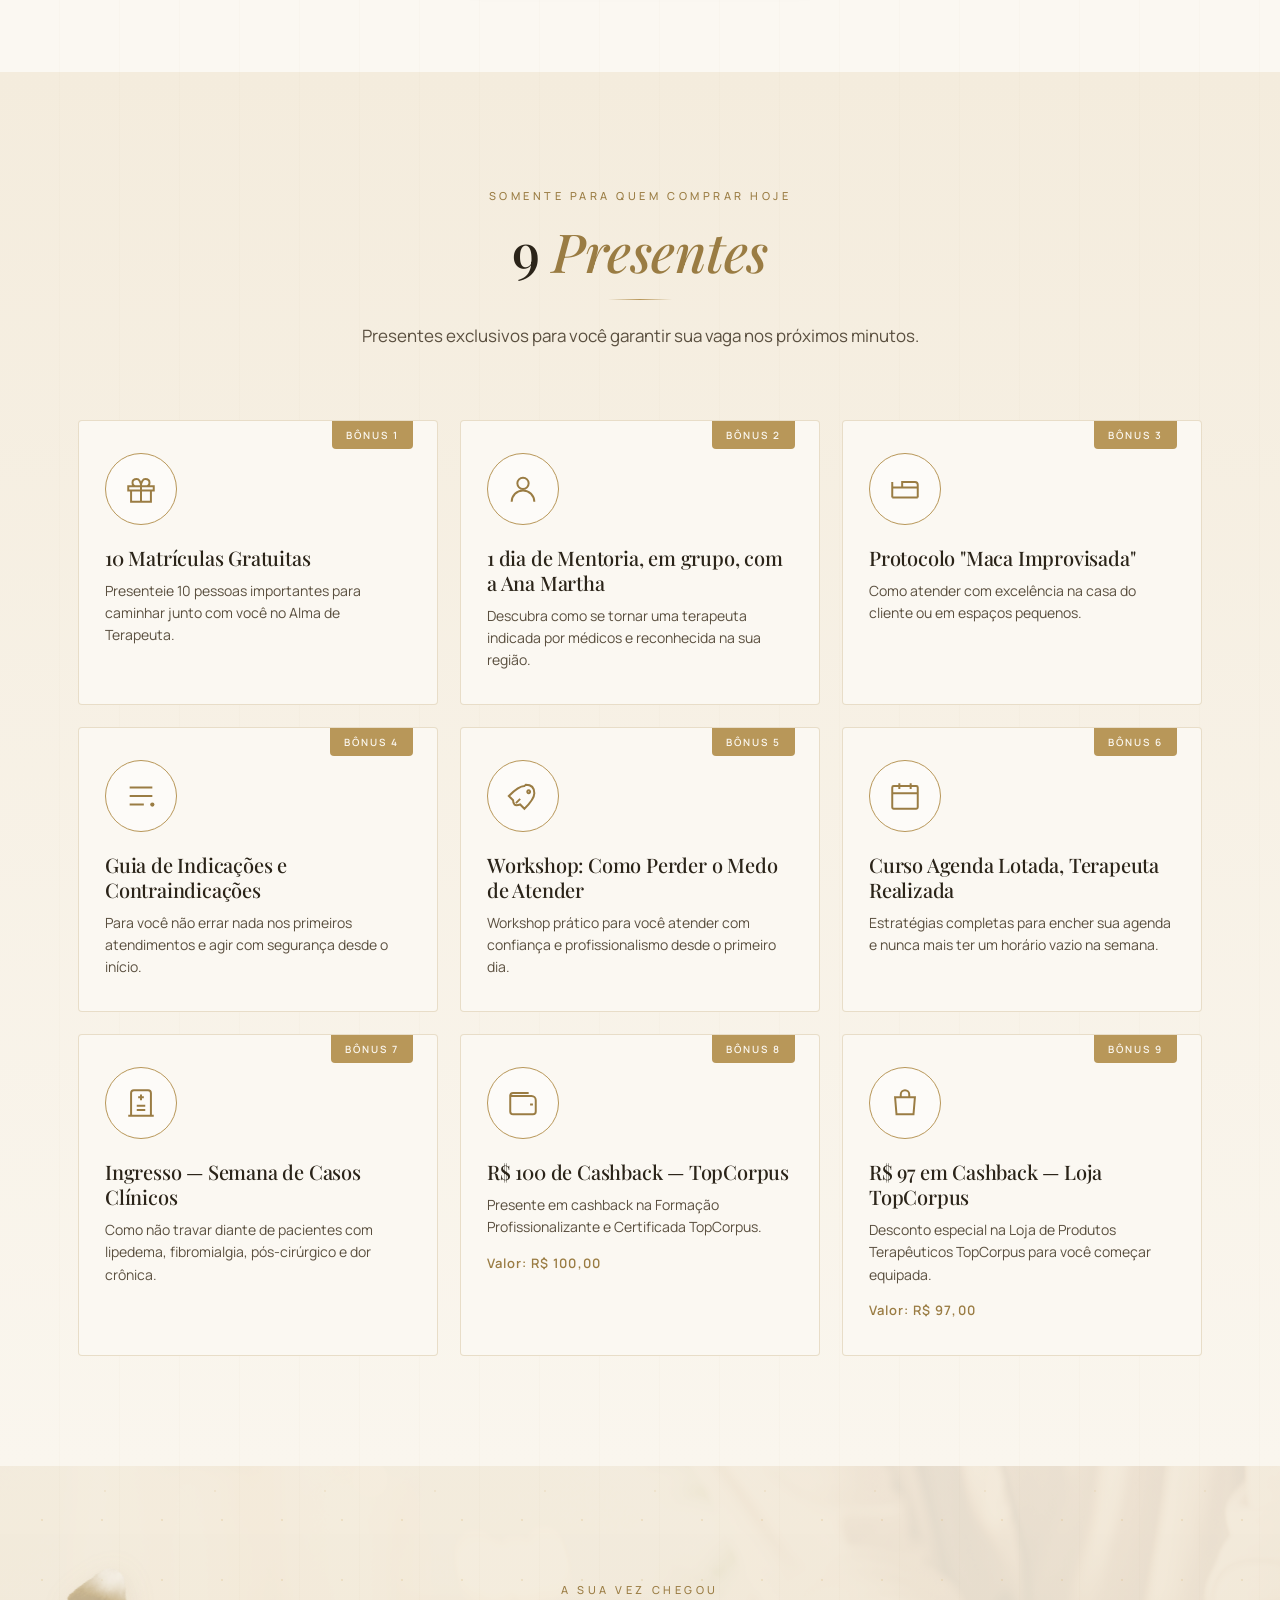
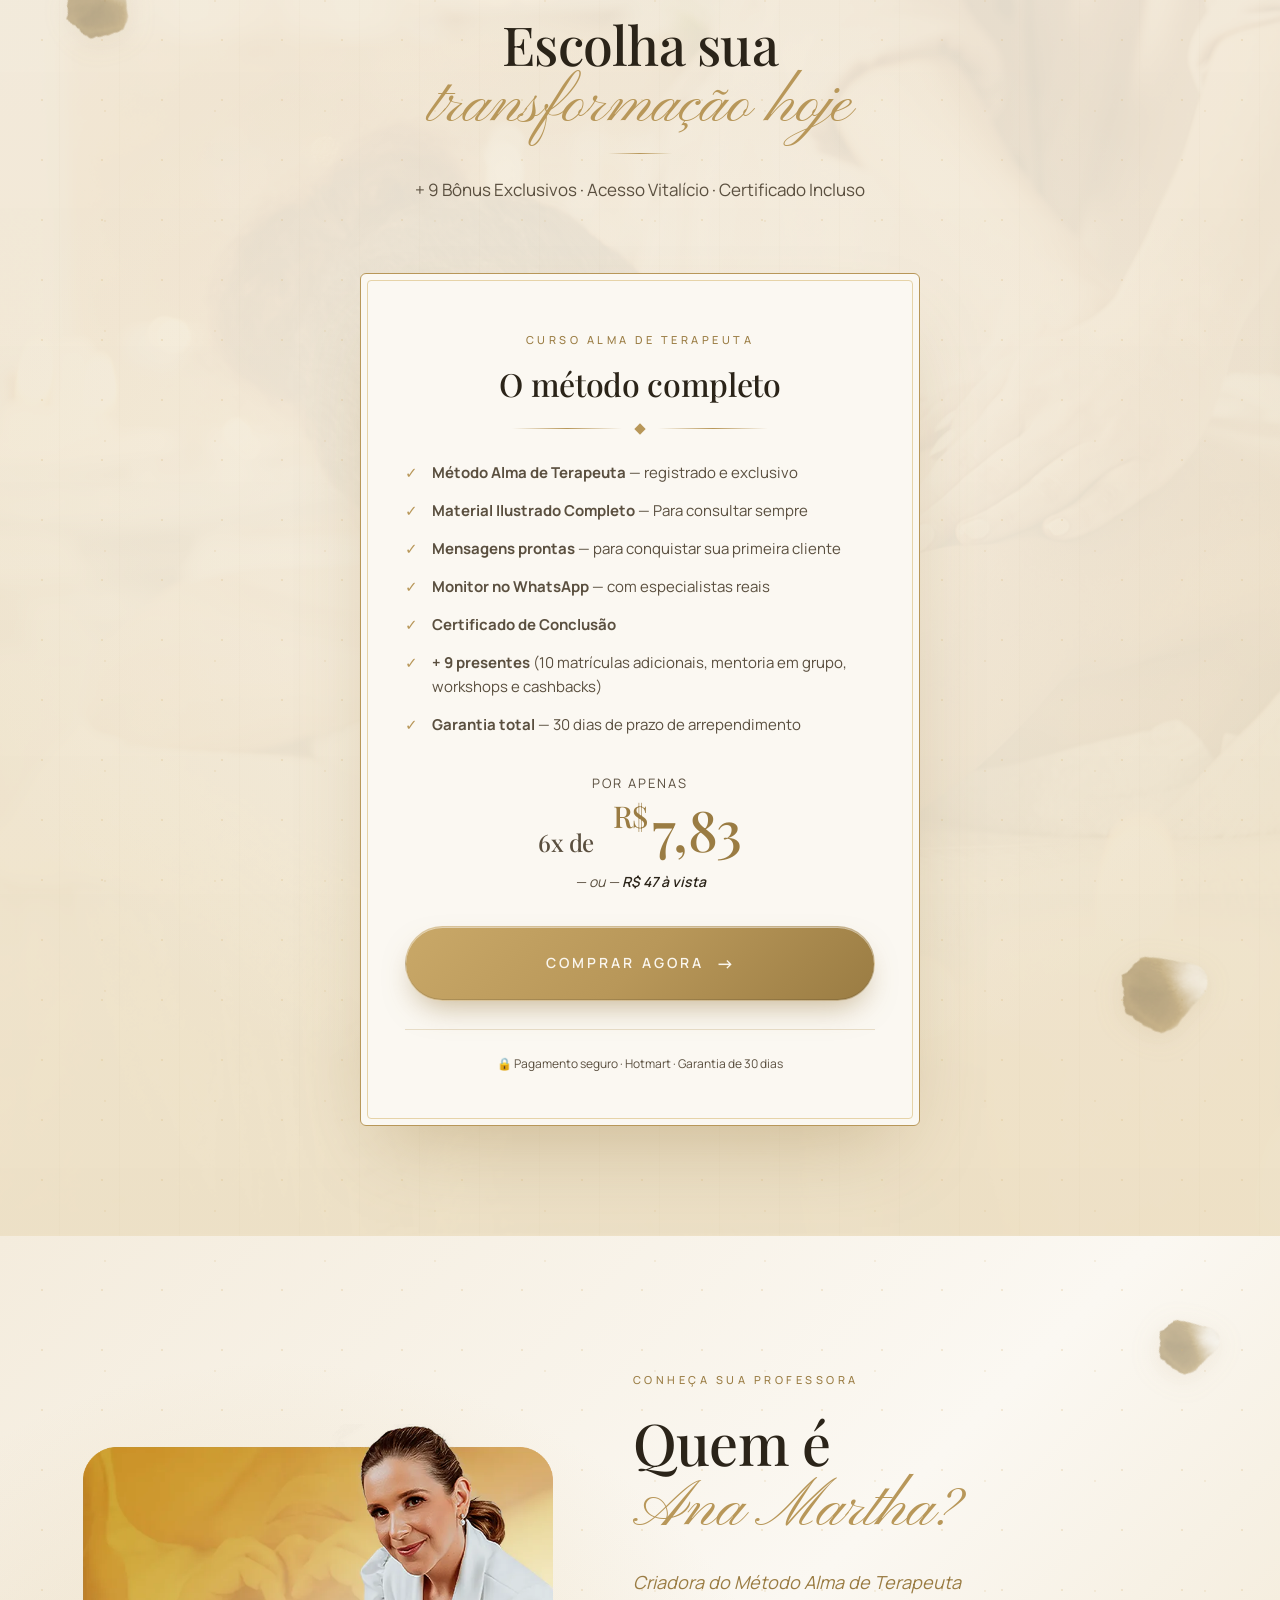
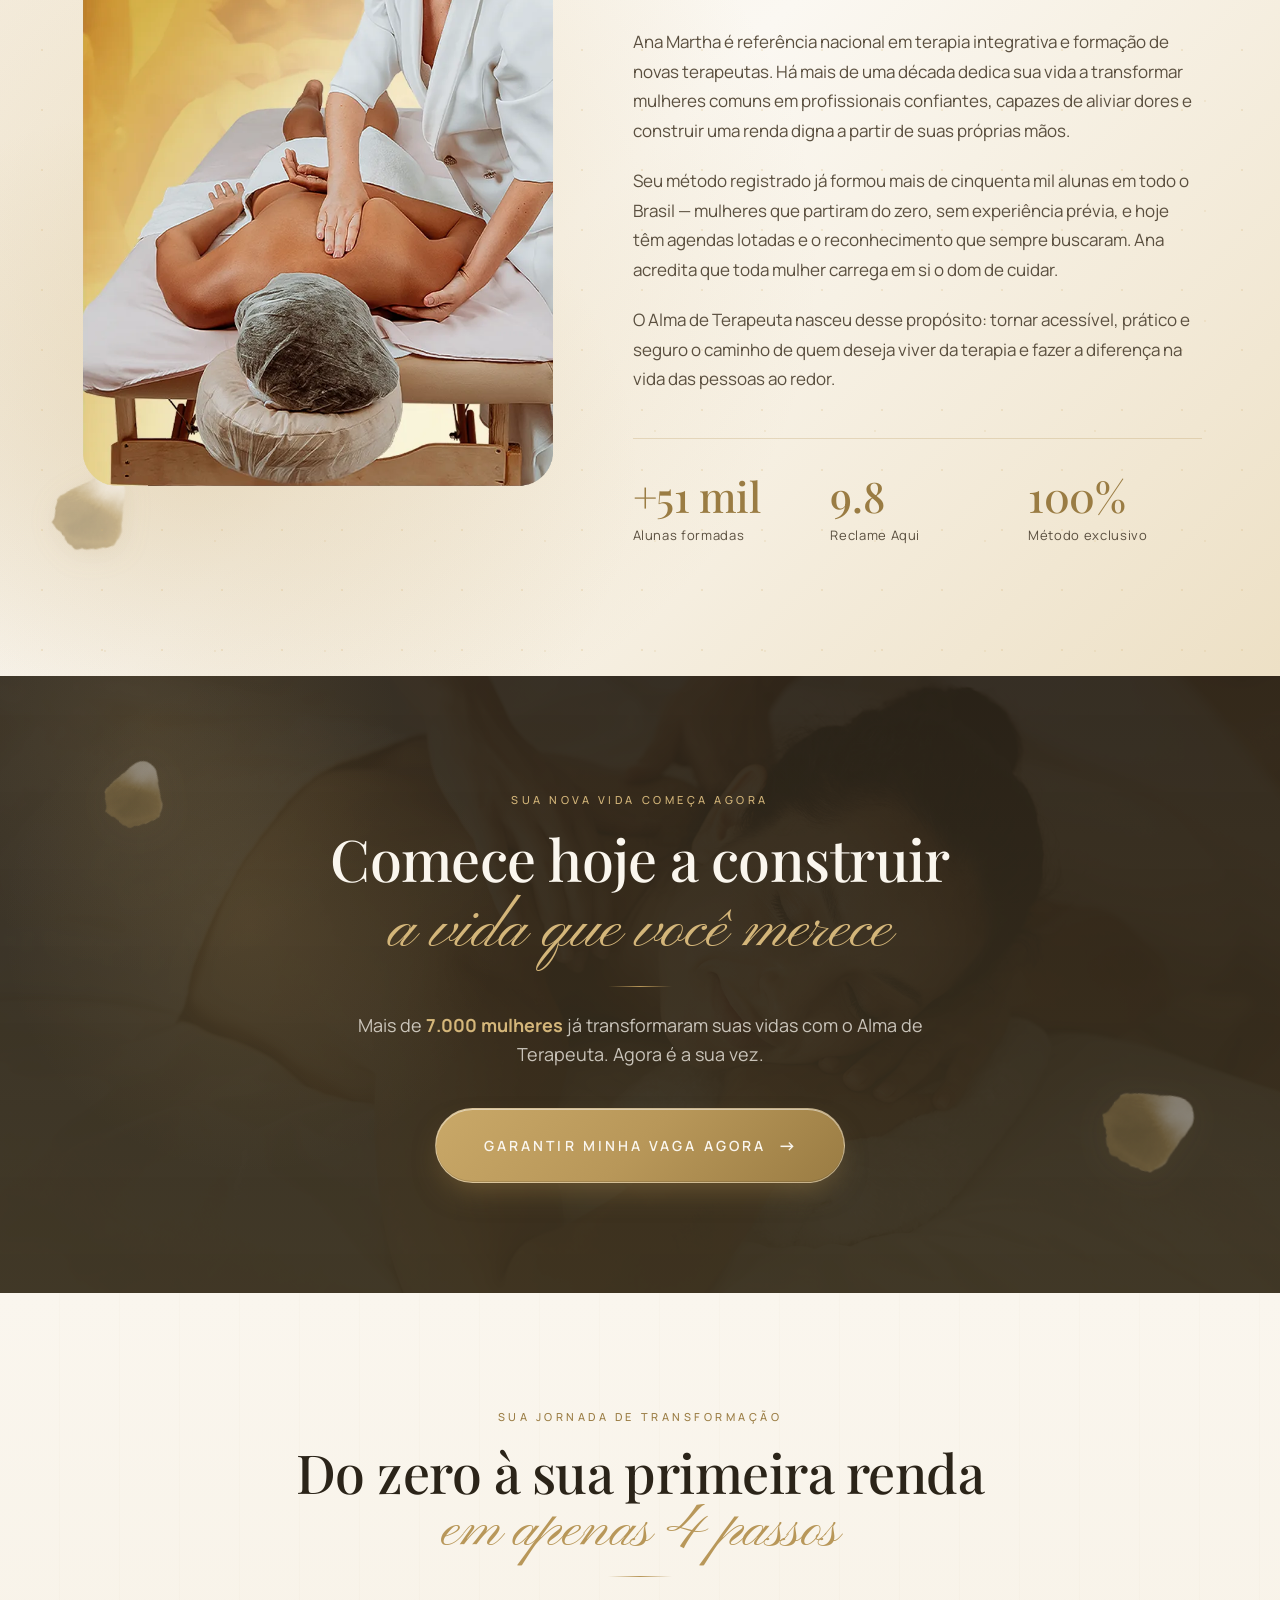
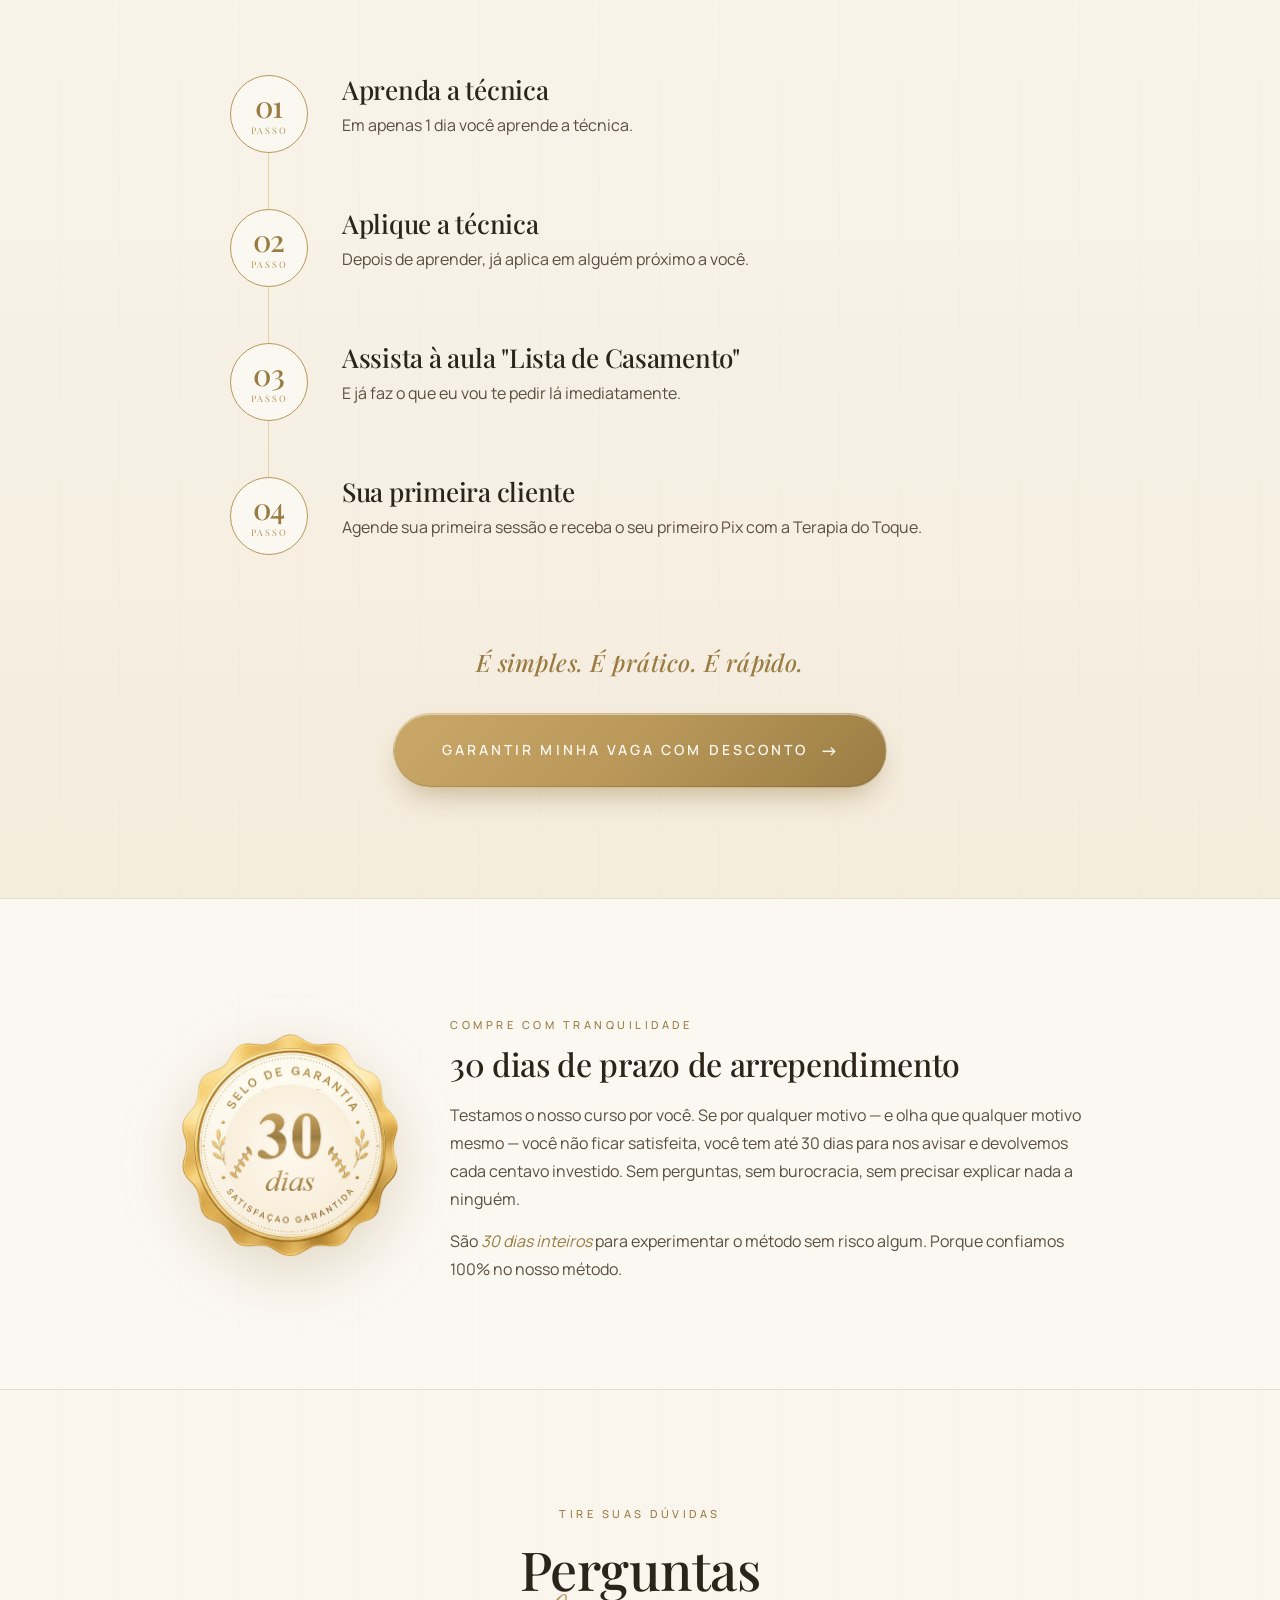
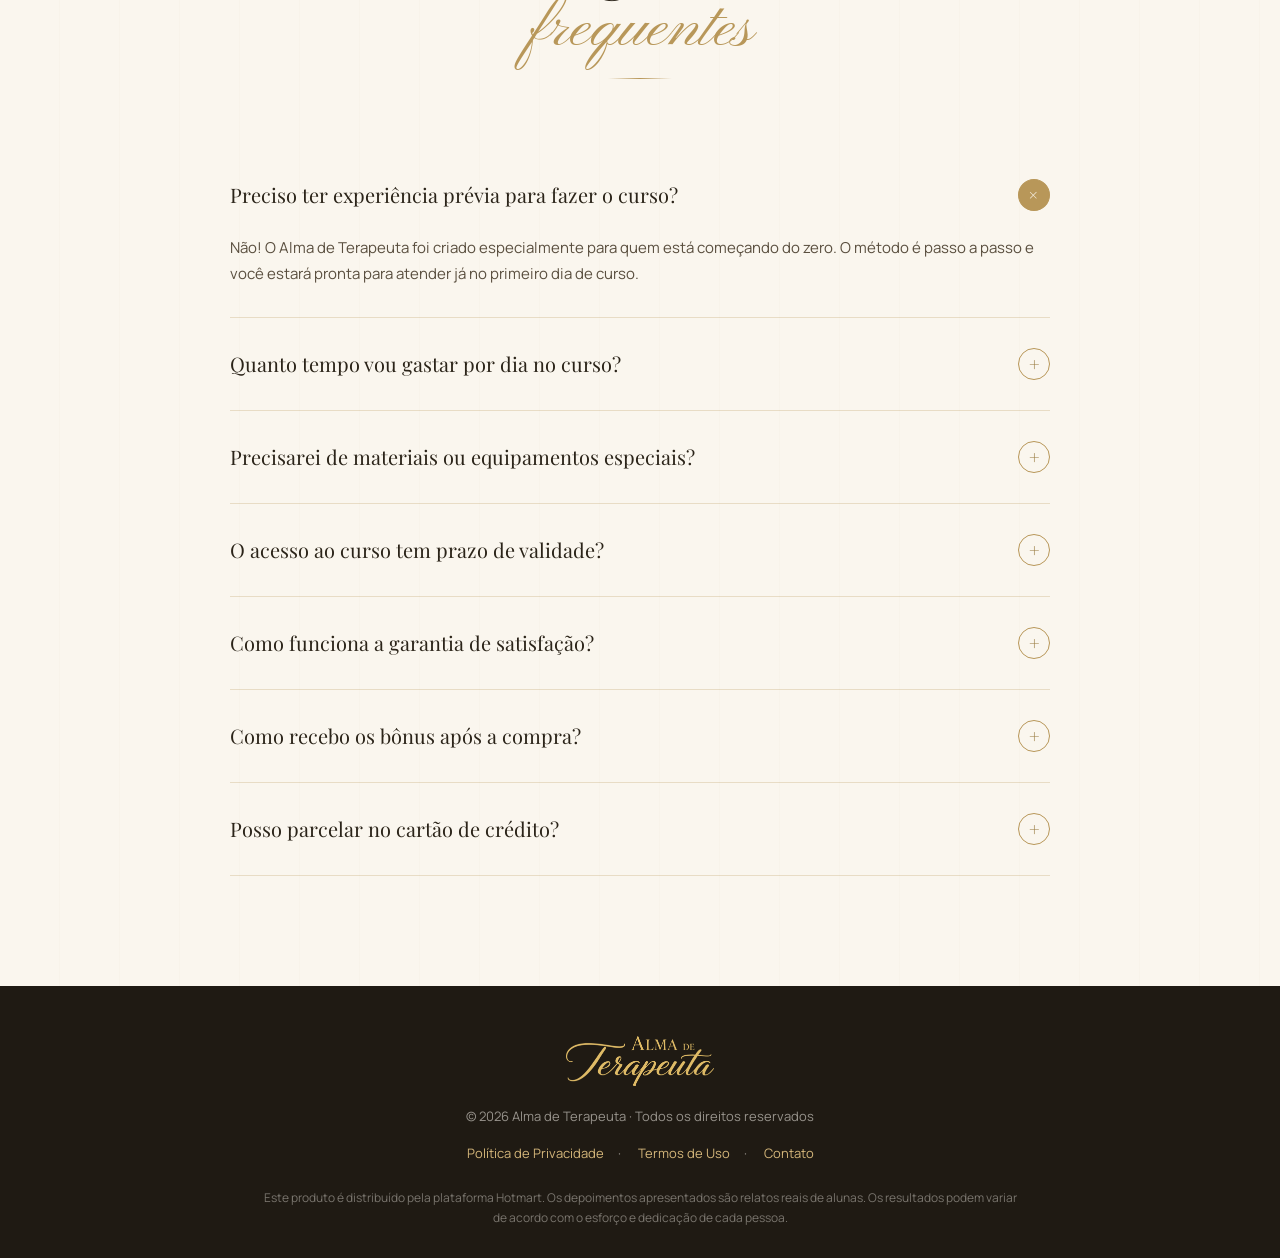
==== commit 7f14888f: "LT_V02" ====
--- a/Index.html
+++ b/Index.html
@@ -7,965 +7,896 @@
   <link rel="preconnect" href="https://fonts.googleapis.com">
   <link rel="preconnect" href="https://fonts.gstatic.com" crossorigin>
   <link href="https://fonts.googleapis.com/css2?family=Playfair+Display:ital,wght@0,400;0,500;0,600;1,400&family=Manrope:wght@300;400;500;600;700&family=Pinyon+Script&display=swap" rel="stylesheet">
-  <style>
-/* ==========================================================
-   ALMA DE TERAPEUTA — Landing Page
-   Palette: cream + ivory backgrounds, antique gold accents
-   Typography: Playfair Display (titles), Manrope (body)
-   ========================================================== */
-
-:root {
-  --cream: #faf6ee;
-  --ivory: #f4ecdd;
-  --warm-white: #fbf8f2;
-  --gold: #b89759;
-  --gold-deep: #9a7c43;
-  --gold-light: #d4b67a;
-  --gold-soft: #e6d3a8;
-  --ink: #2b2419;
-  --ink-soft: #5a4f3f;
-  --line: rgba(184, 151, 89, 0.28);
-  --shadow: 0 24px 60px -28px rgba(154, 124, 67, 0.45);
-  --shadow-soft: 0 12px 30px -16px rgba(154, 124, 67, 0.35);
-}
-
-* { box-sizing: border-box; }
-
-html, body {
-  margin: 0;
-  padding: 0;
-  background: var(--cream);
-  color: var(--ink);
-  font-family: 'Manrope', system-ui, sans-serif;
-  font-size: 16px;
-  line-height: 1.6;
-  -webkit-font-smoothing: antialiased;
-  scroll-behavior: smooth;
-}
-
-/* Subtle vertical-line texture across whole page background */
-body::before {
-  content: '';
-  position: fixed;
-  inset: 0;
-  pointer-events: none;
-  z-index: 0;
-  background-image: repeating-linear-gradient(
-    to right,
-    transparent 0,
-    transparent 59px,
-    rgba(154, 124, 67, 0.04) 59px,
-    rgba(154, 124, 67, 0.04) 60px
-  );
-}
-
-/* Apply same vertical-line wash on top of opaque section backgrounds so the texture
-   carries through every section, not just the body. */
-.section::after,
-.bio-section::after,
-.trust::after,
-.guarantee::after,
-.hero::after,
-.faq-section::after {
-  content: '';
-  position: absolute;
-  inset: 0;
-  pointer-events: none;
-  z-index: 0;
-  background-image: repeating-linear-gradient(
-    to right,
-    transparent 0,
-    transparent 59px,
-    rgba(154, 124, 67, 0.025) 59px,
-    rgba(154, 124, 67, 0.025) 60px
-  );
-}
-.section > *,
-.bio-section > *,
-.trust > *,
-.guarantee > *,
-.hero > *,
-.faq-section > * { position: relative; z-index: 1; }
-/* Keep all section content above the texture */
-body > * { position: relative; z-index: 1; }
-
-img { max-width: 100%; display: block; }
-
-/* ----- Typography ----- */
-.serif { font-family: 'Playfair Display', Georgia, serif; font-weight: 500; letter-spacing: -0.01em; }
-.script {
-  font-family: 'Pinyon Script', 'Great Vibes', cursive;
-  font-weight: 400;
-  font-style: normal;
-  color: var(--gold);
-}
-.smallcaps {
-  font-family: 'Manrope', sans-serif;
-  font-weight: 500;
-  letter-spacing: 0.32em;
-  text-transform: uppercase;
-  font-size: 11px;
-  color: var(--gold-deep);
-}
-
-h1, h2, h3, h4 { font-family: 'Playfair Display', serif; font-weight: 500; color: var(--ink); margin: 0; line-height: 1.15; letter-spacing: -0.015em; }
-p { margin: 0; }
-
-/* ----- Layout helpers ----- */
-.container { width: 100%; max-width: 1180px; margin: 0 auto; padding: 0 28px; }
-.narrow { max-width: 880px; }
-
-.section { padding: 110px 0; position: relative; }
-.section-tight { padding: 80px 0; }
-
-/* ----- Decorative divider ----- */
-.divider-ornament {
-  display: flex; align-items: center; justify-content: center;
-  gap: 14px; margin: 22px 0;
-}
-.divider-ornament::before, .divider-ornament::after {
-  content: ''; flex: 1; max-width: 110px; height: 1px;
-  background: linear-gradient(to right, transparent, var(--gold) 50%, transparent);
-}
-.divider-ornament .diamond {
-  width: 8px; height: 8px; background: var(--gold);
-  transform: rotate(45deg); flex-shrink: 0;
-}
-
-.gold-line {
-  width: 64px; height: 1px;
-  background: linear-gradient(to right, transparent, var(--gold), transparent);
-  margin: 18px auto;
-}
-
-/* ----- Buttons ----- */
-.btn {
-  display: inline-flex; align-items: center; justify-content: center;
-  gap: 12px;
-  padding: 18px 38px;
-  font-family: 'Manrope', sans-serif;
-  font-weight: 600;
-  font-size: 13px;
-  letter-spacing: 0.22em;
-  text-transform: uppercase;
-  color: var(--cream);
-  background: linear-gradient(135deg, #c9a868 0%, #b89759 50%, #9a7c43 100%);
-  border: 1px solid rgba(255,255,255,0.35);
-  border-radius: 999px;
-  cursor: pointer;
-  text-decoration: none;
-  box-shadow:
-    0 1px 0 rgba(255,255,255,0.5) inset,
-    0 -1px 0 rgba(0,0,0,0.12) inset,
-    0 14px 30px -10px rgba(154, 124, 67, 0.55);
-  transition: transform .25s ease, box-shadow .25s ease, filter .25s ease;
-  position: relative;
-  outline: none;
-}
-.btn:hover { transform: translateY(-1px); filter: brightness(1.05); box-shadow: 0 1px 0 rgba(255,255,255,0.5) inset, 0 -1px 0 rgba(0,0,0,0.12) inset, 0 18px 36px -10px rgba(154,124,67,0.65); }
-.btn:active { transform: translateY(1px); }
-.btn .arrow { font-size: 18px; letter-spacing: 0; }
-
-.btn-outline {
-  background: transparent;
-  color: var(--gold-deep);
-  border: 1px solid var(--gold);
-  box-shadow: none;
-}
-.btn-outline:hover { background: var(--gold); color: var(--cream); }
-
-.btn-lg { padding: 22px 48px; font-size: 14px; }
-
-/* ----- Card ----- */
-.card {
-  background: var(--warm-white);
-  border: 1px solid var(--line);
-  border-radius: 6px;
-  padding: 32px;
-  position: relative;
-  transition: transform .3s ease, box-shadow .3s ease;
-}
-.card:hover { transform: translateY(-3px); box-shadow: var(--shadow-soft); }
-
-/* ----- Icon circles (line-art gold) ----- */
-.icon-circle {
-  width: 54px; height: 54px;
-  border: 1px solid var(--gold);
-  border-radius: 50%;
-  display: inline-flex; align-items: center; justify-content: center;
-  color: var(--gold-deep);
-  flex-shrink: 0;
-  background: rgba(255,255,255,0.4);
-}
-.icon-circle.lg { width: 72px; height: 72px; }
-.icon-circle svg { width: 26px; height: 26px; stroke: currentColor; fill: none; stroke-width: 1.4; }
-.icon-circle.lg svg { width: 34px; height: 34px; }
-
-/* ----- Photo placeholder (BG simulating Ana's photo) -----
-   Soft cream/ivory gradients with golden particles + sparkle to evoke
-   the reference ad backdrop. */
-.ana-bg {
-  position: absolute; inset: 0;
-  background:
-    radial-gradient(ellipse 70% 60% at 78% 55%, rgba(212,182,122,0.32) 0%, rgba(212,182,122,0) 60%),
-    radial-gradient(ellipse 60% 50% at 85% 80%, rgba(184,151,89,0.22) 0%, rgba(184,151,89,0) 70%),
-    radial-gradient(ellipse 50% 40% at 75% 30%, rgba(255,250,230,0.6) 0%, rgba(255,250,230,0) 70%),
-    linear-gradient(135deg, #fbf8f2 0%, #f4ecdd 45%, #e9dcc1 100%);
-  overflow: hidden;
-}
-.ana-bg::before {
-  content: '';
-  position: absolute; inset: 0;
-  background-image:
-    radial-gradient(circle at 70% 25%, rgba(255,240,200,0.9) 0%, transparent 1px),
-    radial-gradient(circle at 80% 60%, rgba(255,240,200,0.7) 0%, transparent 1.5px),
-    radial-gradient(circle at 65% 75%, rgba(255,240,200,0.8) 0%, transparent 1px),
-    radial-gradient(circle at 90% 35%, rgba(255,240,200,0.6) 0%, transparent 1px),
-    radial-gradient(circle at 60% 50%, rgba(255,240,200,0.5) 0%, transparent 1px),
-    radial-gradient(circle at 78% 90%, rgba(255,240,200,0.7) 0%, transparent 1.5px);
-  background-size: 100% 100%;
-  pointer-events: none;
-}
-.ana-bg::after {
-  /* silhouette suggesting the figure on the right side */
-  content: '';
-  position: absolute;
-  right: -5%;
-  bottom: 0;
-  width: 55%;
-  height: 95%;
-  background:
-    radial-gradient(ellipse 45% 55% at 55% 40%, rgba(255,245,225,0.55) 0%, rgba(255,245,225,0) 70%),
-    radial-gradient(ellipse 35% 70% at 50% 70%, rgba(255,250,235,0.7) 0%, rgba(255,250,235,0) 70%);
-  filter: blur(4px);
-  pointer-events: none;
-}
-
-/* Sparkle particles overlay */
-.sparkles {
-  position: absolute; inset: 0; pointer-events: none;
-  background-image:
-    radial-gradient(circle, rgba(212,182,122,0.6) 1px, transparent 1.5px),
-    radial-gradient(circle, rgba(212,182,122,0.4) 1px, transparent 1.5px);
-  background-size: 60px 60px, 110px 110px;
-  background-position: 12px 24px, 50px 80px;
-  opacity: 0.4;
-}
-
-/* Gold shimmer ribbon */
-.ribbon {
-  position: absolute;
-  pointer-events: none;
-  background: linear-gradient(135deg, transparent 0%, rgba(212,182,122,0.4) 40%, rgba(255,235,190,0.7) 50%, rgba(212,182,122,0.4) 60%, transparent 100%);
-  filter: blur(8px);
-}
-
-/* ----- Reveal animation ----- */
-.reveal { opacity: 0; transform: translateY(20px); transition: opacity .9s ease, transform .9s ease; }
-.reveal.in { opacity: 1; transform: none; }
-
-/* ----- Scrollbar ----- */
-::-webkit-scrollbar { width: 10px; }
-::-webkit-scrollbar-track { background: var(--cream); }
-::-webkit-scrollbar-thumb { background: var(--gold-light); border-radius: 10px; }
-
-/* ----- Top promo bar ----- */
-.promo-bar {
-  background: linear-gradient(90deg, #2b2419 0%, #3a311f 50%, #2b2419 100%);
-  color: var(--gold-light);
-  text-align: center;
-  padding: 12px 16px;
-  font-size: 12px;
-  letter-spacing: 0.15em;
-  font-weight: 500;
-}
-.promo-bar .pulse-dot {
-  display: inline-block; width: 6px; height: 6px; border-radius: 50%;
-  background: var(--gold); margin-right: 10px; vertical-align: middle;
-  animation: pulse 1.6s ease-in-out infinite;
-}
-@keyframes pulse {
-  0%, 100% { opacity: 0.5; transform: scale(1); }
-  50% { opacity: 1; transform: scale(1.4); }
-}
-
-/* ----- Nav ----- */
-.nav {
-  position: sticky; top: 0; z-index: 50;
-  background: rgba(250, 246, 238, 0.85);
-  backdrop-filter: blur(14px);
-  border-bottom: 1px solid var(--line);
-}
-.nav-inner {
-  display: flex; align-items: center; justify-content: space-between;
-  padding: 16px 28px; max-width: 1180px; margin: 0 auto;
-}
-.nav-logo img { height: 42px; }
-.nav-cta { font-size: 11px; padding: 12px 22px; }
-
-/* ----- Hero ----- */
-.hero {
-  position: relative;
-  height: 100vh;
-  min-height: 720px;
-  padding: 60px 0 0;
-  overflow: hidden;
-  display: flex;
-  align-items: stretch;
-}
-.hero .container { width: 100%; display: flex; flex-direction: column; justify-content: flex-end; }
-.hero-grid {
-  display: grid;
-  grid-template-columns: 1fr 1fr;
-  gap: 40px;
-  align-items: end;
-  position: relative;
-  z-index: 2;
-  height: 100%;
-}
-.hero-text { padding-bottom: 60px; align-self: center; }
-.hero-photo-wrap { height: 100%; display: flex; align-items: flex-end; justify-content: center; }
-.hero-photo-wrap img { max-height: calc(100vh - 100px); width: auto !important; }
-.hero h1 {
-  font-size: clamp(40px, 5.4vw, 78px);
-  line-height: 1.05;
-  margin: 22px 0;
-}
-.hero h1 .script { font-size: 1.05em; line-height: 0.9; display: block; margin-top: 4px; color: var(--gold); }
-.hero-list { list-style: none; padding: 0; margin: 36px 0 44px; display: grid; gap: 16px; }
-.hero-list li { display: flex; align-items: center; gap: 18px; }
-.hero-list .line { flex: 1; height: 1px; background: var(--line); position: relative; max-width: 80px; }
-.hero-list .line::after { content: ''; position: absolute; right: -4px; top: 50%; transform: translateY(-50%) rotate(45deg); width: 6px; height: 6px; background: var(--gold); }
-.hero-list span.label { font-size: 17px; color: var(--ink-soft); font-weight: 500; }
-
-.hero-photo-wrap {
-  position: relative;
-  aspect-ratio: 4 / 5;
-  border-radius: 4px;
-  overflow: hidden;
-  box-shadow: 0 30px 80px -30px rgba(154,124,67,0.5);
-}
-
-/* ----- Trust strip ----- */
-.trust {
-  position: relative;
-  background: var(--warm-white);
-  border-top: 1px solid var(--line);
-  border-bottom: 1px solid var(--line);
-  padding: 32px 0;
-}
-.trust-grid {
-  display: grid;
-  grid-template-columns: repeat(4, 1fr);
-  gap: 32px;
-  align-items: center;
-}
-.trust-item {
-  display: flex; align-items: center; gap: 14px;
-  border-right: 1px solid var(--line);
-  padding-right: 24px;
-}
-.trust-item:last-child { border-right: none; }
-.trust-item .label { font-size: 13px; color: var(--ink-soft); line-height: 1.3; }
-
-/* ----- Section header ----- */
-.section-head { text-align: center; margin-bottom: 70px; }
-.section-head h2 { font-size: clamp(34px, 4.2vw, 56px); margin-top: 12px; }
-.section-head h2 .script { display: block; line-height: 0.9; margin-top: 2px; }
-.section-head p { color: var(--ink-soft); max-width: 640px; margin: 22px auto 0; font-size: 17px; }
-
-/* ----- Pains grid ----- */
-.pains-grid {
-  display: grid;
-  grid-template-columns: repeat(3, 1fr);
-  gap: 24px;
-}
-.pain-card {
-  background: var(--warm-white);
-  border: 1px solid var(--line);
-  padding: 36px 28px;
-  border-radius: 4px;
-  position: relative;
-  transition: all .3s ease;
-}
-.pain-card:hover { transform: translateY(-4px); box-shadow: var(--shadow-soft); border-color: var(--gold); }
-.pain-card .icon-circle { margin-bottom: 22px; }
-.pain-card h3 { font-size: 22px; margin-bottom: 12px; line-height: 1.25; }
-.pain-card p { color: var(--ink-soft); font-size: 15px; }
-
-/* ----- Benefits ----- */
-.benefits-section { background: var(--cream); position: relative; }
-.benefits-section::before {
-  content: ''; position: absolute; inset: 0;
-  background: radial-gradient(ellipse at top, rgba(184,151,89,0.06), transparent 60%);
-  pointer-events: none;
-}
-.benefits-grid {
-  display: grid;
-  grid-template-columns: repeat(3, 1fr);
-  gap: 32px;
-  position: relative;
-}
-.benefit-card {
-  background: var(--warm-white);
-  border: 1px solid var(--line);
-  padding: 36px 28px;
-  text-align: left;
-  transition: transform .3s, box-shadow .3s, border-color .3s;
-  position: relative;
-}
-.benefit-card::before {
-  content: '';
-  position: absolute;
-  top: 0; left: 0;
-  width: 40px; height: 1px;
-  background: var(--gold);
-}
-.benefit-card:hover { transform: translateY(-4px); box-shadow: var(--shadow-soft); border-color: var(--gold); }
-.benefit-card .icon-circle { margin-bottom: 22px; }
-.benefit-card h3 { font-size: 21px; margin-bottom: 10px; line-height: 1.25; color: var(--ink); }
-.benefit-card p { color: var(--ink-soft); font-size: 15px; line-height: 1.55; }
-
-/* ----- VSL ----- */
-.vsl-wrap {
-  max-width: 920px; margin: 0 auto;
-  position: relative;
-}
-.vsl-frame {
-  aspect-ratio: 16/9;
-  background: linear-gradient(135deg, #2b2419, #3a311f);
-  border: 1px solid var(--gold);
-  border-radius: 4px;
-  position: relative;
-  overflow: hidden;
-  display: flex; align-items: center; justify-content: center;
-  cursor: pointer;
-  box-shadow: var(--shadow);
-}
-.vsl-frame::before {
-  content: ''; position: absolute; inset: 0;
-  background:
-    radial-gradient(ellipse at center, rgba(184,151,89,0.18) 0%, transparent 60%),
-    repeating-linear-gradient(45deg, transparent 0, transparent 30px, rgba(184,151,89,0.05) 30px, rgba(184,151,89,0.05) 31px);
-}
-.vsl-play {
-  width: 90px; height: 90px;
-  border-radius: 50%;
-  background: rgba(184,151,89,0.95);
-  display: flex; align-items: center; justify-content: center;
-  position: relative; z-index: 2;
-  box-shadow: 0 0 0 12px rgba(184,151,89,0.15), 0 0 0 24px rgba(184,151,89,0.08);
-  transition: transform .3s;
-}
-.vsl-frame:hover .vsl-play { transform: scale(1.06); }
-.vsl-play::after {
-  content: ''; width: 0; height: 0;
-  border-left: 22px solid var(--cream);
-  border-top: 14px solid transparent;
-  border-bottom: 14px solid transparent;
-  margin-left: 6px;
-}
-.vsl-caption { position: absolute; bottom: 24px; left: 24px; color: var(--gold-light); font-family: 'Playfair Display', serif; font-style: italic; font-size: 18px; }
-
-/* ----- Bio section with BG ----- */
-.bio-section {
-  position: relative;
-  overflow: hidden;
-  padding: 130px 0;
-}
-.bio-bg {
-  position: absolute; inset: 0;
-  background:
-    radial-gradient(ellipse 70% 80% at 22% 60%, rgba(212,182,122,0.35) 0%, transparent 60%),
-    radial-gradient(ellipse 50% 50% at 15% 80%, rgba(184,151,89,0.2) 0%, transparent 70%),
-    linear-gradient(135deg, #f4ecdd 0%, #fbf8f2 50%, #ede0c5 100%);
-}
-.bio-grid {
-  display: grid; grid-template-columns: 1fr 1.2fr; gap: 80px; align-items: center;
-  position: relative; z-index: 2;
-}
-.bio-photo {
-  aspect-ratio: 3/4;
-  position: relative;
-  border-radius: 4px;
-  overflow: hidden;
-  box-shadow: 0 30px 80px -30px rgba(154,124,67,0.55);
-}
-.bio-photo .ana-bg::after {
-  right: 10%;
-  width: 70%;
-}
-.bio-text h2 { font-size: clamp(38px, 4.5vw, 60px); margin: 18px 0 28px; }
-.bio-text h2 .script { font-size: 1.15em; display: block; line-height: 0.9; margin-top: 4px; }
-.bio-text p { color: var(--ink-soft); font-size: 17px; margin-bottom: 20px; line-height: 1.75; }
-.bio-stats {
-  display: grid; grid-template-columns: repeat(3, 1fr);
-  gap: 24px; margin-top: 44px;
-  padding-top: 36px; border-top: 1px solid var(--line);
-}
-.bio-stat .num { font-family: 'Playfair Display', serif; font-size: 42px; color: var(--gold-deep); line-height: 1; }
-.bio-stat .label { font-size: 13px; color: var(--ink-soft); margin-top: 8px; letter-spacing: 0.05em; }
-
-/* ----- Journey timeline ----- */
-.journey {
-  background: linear-gradient(180deg, var(--cream) 0%, var(--ivory) 100%);
-}
-.timeline { max-width: 820px; margin: 0 auto; position: relative; }
-.timeline::before {
-  content: ''; position: absolute;
-  left: 38px; top: 30px; bottom: 30px;
-  width: 1px; background: var(--gold-soft);
-}
-.timeline-item {
-  display: grid; grid-template-columns: 80px 1fr;
-  gap: 32px;
-  padding: 28px 0;
-  position: relative;
-}
-.timeline-day {
-  width: 78px; height: 78px;
-  border-radius: 50%;
-  border: 1px solid var(--gold);
-  background: var(--warm-white);
-  display: flex; flex-direction: column; align-items: center; justify-content: center;
-  font-family: 'Playfair Display', serif;
-  color: var(--gold-deep);
-  position: relative; z-index: 2;
-}
-.timeline-day .num { font-size: 30px; line-height: 1; }
-.timeline-day .label { font-size: 9px; letter-spacing: 0.2em; text-transform: uppercase; color: var(--gold); margin-top: 2px; }
-.timeline-content h3 { font-size: 26px; margin-bottom: 8px; }
-.timeline-content p { color: var(--ink-soft); font-size: 16px; }
-
-/* ----- Includes / What you receive ----- */
-.includes-grid {
-  display: grid; grid-template-columns: repeat(2, 1fr); gap: 22px;
-}
-.include-item {
-  display: grid; grid-template-columns: auto 1fr; gap: 20px;
-  padding: 24px;
-  background: var(--warm-white);
-  border: 1px solid var(--line);
-  border-radius: 4px;
-  align-items: start;
-}
-.include-check {
-  width: 36px; height: 36px;
-  border-radius: 50%;
-  background: var(--gold);
-  color: var(--cream);
-  display: inline-flex; align-items: center; justify-content: center;
-  font-size: 14px;
-  flex-shrink: 0;
-}
-.include-item h4 { font-size: 19px; margin-bottom: 6px; }
-.include-item p { color: var(--ink-soft); font-size: 14px; }
-
-/* ----- Bonus grid ----- */
-.bonus-section { background: linear-gradient(180deg, var(--ivory) 0%, var(--cream) 100%); }
-.bonus-grid {
-  display: grid; grid-template-columns: repeat(3, 1fr); gap: 22px;
-}
-.bonus-card {
-  background: var(--warm-white);
-  border: 1px solid var(--line);
-  border-radius: 4px;
-  padding: 32px 26px;
-  position: relative;
-  transition: all .3s ease;
-}
-.bonus-card:hover { transform: translateY(-4px); box-shadow: var(--shadow-soft); border-color: var(--gold-light); }
-.bonus-tag {
-  position: absolute; top: 0; right: 24px;
-  background: var(--gold);
-  color: var(--cream);
-  font-size: 10px;
-  letter-spacing: 0.2em;
-  font-weight: 600;
-  padding: 6px 14px;
-  border-radius: 0 0 4px 4px;
-}
-.bonus-card .icon-circle { margin-bottom: 20px; }
-.bonus-card h4 { font-size: 20px; margin-bottom: 10px; line-height: 1.25; }
-.bonus-card p { color: var(--ink-soft); font-size: 14px; }
-.bonus-value { display: inline-block; margin-top: 14px; color: var(--gold-deep); font-size: 13px; font-weight: 600; letter-spacing: 0.08em; }
-
-/* ----- Testimonials carousel ----- */
-.testi-carousel {
-  display: grid;
-  grid-template-columns: 48px 1fr 48px;
-  gap: 20px;
-  align-items: center;
-  max-width: 1180px;
-  margin: 0 auto;
-}
-.testi-viewport {
-  overflow: hidden;
-  width: 100%;
-}
-.testi-track {
-  display: flex;
-  transition: transform .6s cubic-bezier(.6,.05,.2,1);
-  width: 100%;
-}
-.testi-slide {
-  padding: 0 12px;
-  box-sizing: border-box;
-}
-.testi-arrow {
-  width: 48px; height: 48px;
-  border-radius: 50%;
-  border: 1px solid var(--gold);
-  background: var(--warm-white);
-  color: var(--gold-deep);
-  cursor: pointer;
-  display: inline-flex; align-items: center; justify-content: center;
-  transition: background .25s, color .25s, transform .2s;
-  padding: 0;
-}
-.testi-arrow:hover { background: var(--gold); color: var(--cream); transform: scale(1.05); }
-.testi-arrow:active { transform: scale(0.96); }
-
-.testi-dots {
-  display: flex; justify-content: center; gap: 10px;
-  margin-top: 36px;
-}
-.testi-dot {
-  width: 8px; height: 8px;
-  border-radius: 50%;
-  border: 1px solid var(--gold);
-  background: transparent;
-  cursor: pointer;
-  padding: 0;
-  transition: all .25s;
-}
-.testi-dot.active {
-  background: var(--gold);
-  width: 28px;
-  border-radius: 4px;
-}
-
-@media (max-width: 700px) {
-  .testi-carousel { grid-template-columns: 40px 1fr 40px; gap: 8px; }
-  .testi-arrow { width: 40px; height: 40px; }
-  .testi-slide { padding: 0 6px; }
-}
-.testimonials-section { background: var(--cream); }
-.testi-grid {
-  display: grid; grid-template-columns: repeat(2, 1fr); gap: 24px;
-}
-.testi {
-  background: var(--warm-white);
-  border: 1px solid var(--line);
-  border-radius: 4px;
-  padding: 36px;
-  position: relative;
-}
-.testi-quote {
-  font-family: 'Playfair Display', serif;
-  font-size: 80px;
-  color: var(--gold-soft);
-  position: absolute;
-  top: 14px; right: 28px;
-  line-height: 1;
-}
-.testi-stars { color: var(--gold); letter-spacing: 4px; margin-bottom: 16px; font-size: 14px; }
-.testi-text { color: var(--ink-soft); font-style: italic; font-size: 15px; line-height: 1.7; }
-.testi-author {
-  display: flex; align-items: center; gap: 14px; margin-top: 24px;
-  padding-top: 20px; border-top: 1px solid var(--line);
-}
-.testi-avatar {
-  width: 46px; height: 46px;
-  border-radius: 50%;
-  background: linear-gradient(135deg, var(--gold-light), var(--gold-deep));
-  color: var(--cream);
-  display: inline-flex; align-items: center; justify-content: center;
-  font-family: 'Playfair Display', serif;
-  font-size: 18px;
-}
-.testi-name { font-size: 15px; font-weight: 600; color: var(--ink); }
-.testi-loc { font-size: 12px; color: var(--ink-soft); }
-
-/* ----- Pricing ----- */
-.pricing-section {
-  background:
-    linear-gradient(180deg, rgba(244,236,221,0.92) 0%, rgba(237,224,197,0.96) 100%),
-    url('assets/oferta-bg.png') center/cover no-repeat;
-  background-attachment: scroll, scroll;
-  position: relative;
-  overflow: hidden;
-}
-.pricing-section::before {
-  content: '';
-  position: absolute; inset: 0;
-  background:
-    radial-gradient(ellipse 80% 60% at 50% 50%, rgba(251,248,242,0.5) 0%, rgba(251,248,242,0) 70%);
-  pointer-events: none;
-}
-.pricing-card {
-  max-width: 560px; margin: 0 auto;
-  background: var(--warm-white);
-  border: 1px solid var(--gold);
-  border-radius: 6px;
-  padding: 52px 44px;
-  text-align: center;
-  box-shadow: 0 40px 80px -30px rgba(154,124,67,0.4);
-  position: relative;
-}
-.pricing-card::before {
-  content: '';
-  position: absolute; inset: 6px;
-  border: 1px solid var(--gold-soft);
-  border-radius: 4px;
-  pointer-events: none;
-}
-.pricing-list {
-  list-style: none; padding: 0; margin: 28px 0 36px;
-  text-align: left; display: grid; gap: 14px;
-}
-.pricing-list li {
-  display: grid; grid-template-columns: auto 1fr; gap: 14px;
-  align-items: start;
-  font-size: 15px; color: var(--ink-soft);
-}
-.pricing-check { color: var(--gold); font-weight: 700; }
-.pricing-check strong { color: var(--ink); font-weight: 600; }
-
-.price {
-  margin: 32px 0;
-  display: flex; flex-direction: column; align-items: center;
-}
-.price .label { font-size: 13px; color: var(--ink-soft); letter-spacing: 0.15em; text-transform: uppercase; }
-.price .install { font-family: 'Playfair Display', serif; font-size: 56px; color: var(--gold-deep); line-height: 1; margin: 8px 0; }
-.price .install .currency { font-size: 30px; vertical-align: top; margin-right: 4px; }
-.price .install .x { font-size: 24px; color: var(--ink-soft); margin-right: 6px; }
-.price .or { color: var(--ink-soft); font-size: 14px; margin-top: 6px; font-style: italic; }
-.price .or strong { color: var(--ink); font-weight: 600; }
-
-.pay-icons {
-  display: flex; justify-content: center; gap: 14px;
-  margin-top: 28px; padding-top: 24px;
-  border-top: 1px solid var(--line);
-  font-size: 12px; color: var(--ink-soft);
-}
-
-/* ----- Guarantee ----- */
-.guarantee {
-  position: relative;
-  background: var(--warm-white);
-  border-top: 1px solid var(--line);
-  border-bottom: 1px solid var(--line);
-}
-.guarantee-grid {
-  display: grid; grid-template-columns: auto 1fr; gap: 50px; align-items: center;
-  max-width: 920px; margin: 0 auto;
-}
-.guarantee-seal {
-  width: 220px; height: auto;
-  display: flex; align-items: center; justify-content: center;
-  flex-direction: column;
-  color: var(--gold-deep);
-  text-align: center;
-  position: relative;
-  filter: drop-shadow(0 18px 30px rgba(154,124,67,0.25));
-}
-.guarantee-seal .num { font-family: 'Playfair Display', serif; font-size: 40px; line-height: 1; }
-.guarantee-seal .txt { font-size: 11px; letter-spacing: 0.18em; margin-top: 4px; }
-.guarantee-text h3 { font-size: 32px; margin-bottom: 18px; }
-.guarantee-text p { color: var(--ink-soft); font-size: 16px; line-height: 1.75; }
-.guarantee-text em { color: var(--gold-deep); font-style: italic; }
-
-/* ----- FAQ ----- */
-.faq-section { position: relative; background: var(--cream); }
-.faq-list { max-width: 820px; margin: 0 auto; }
-.faq-item {
-  border-bottom: 1px solid var(--line);
-  padding: 6px 0;
-}
-.faq-q {
-  display: flex; justify-content: space-between; align-items: center;
-  padding: 24px 0;
-  cursor: pointer;
-  font-family: 'Playfair Display', serif;
-  font-size: 20px;
-  color: var(--ink);
-  user-select: none;
-  transition: color .2s;
-}
-.faq-q:hover { color: var(--gold-deep); }
-.faq-toggle {
-  width: 32px; height: 32px;
-  border: 1px solid var(--gold);
-  border-radius: 50%;
-  display: inline-flex; align-items: center; justify-content: center;
-  color: var(--gold-deep);
-  font-size: 18px;
-  flex-shrink: 0;
-  transition: transform .3s, background .3s, color .3s;
-}
-.faq-item.open .faq-toggle { background: var(--gold); color: var(--cream); transform: rotate(45deg); }
-.faq-a {
-  max-height: 0; overflow: hidden;
-  transition: max-height .4s ease, padding .3s ease;
-  color: var(--ink-soft);
-  font-size: 15px; line-height: 1.75;
-}
-.faq-item.open .faq-a {
-  max-height: 400px; padding: 0 0 24px;
-}
-
-/* ----- Final CTA ----- */
-.final-cta {
-  background:
-    linear-gradient(180deg, rgba(43,36,25,0.93) 0%, rgba(58,49,31,0.96) 100%),
-    url('assets/final-cta-bg.png') center/cover no-repeat;
-  color: var(--cream);
-  text-align: center;
-  position: relative;
-  overflow: hidden;
-}
-.final-cta::before, .final-cta::after {
-  content: ''; position: absolute;
-  width: 500px; height: 500px;
-  border-radius: 50%;
-  background: radial-gradient(circle, rgba(184,151,89,0.15) 0%, transparent 70%);
-  pointer-events: none;
-}
-.final-cta::before { top: -200px; left: -100px; }
-.final-cta::after { bottom: -200px; right: -100px; }
-.final-cta h2 { color: var(--cream); font-size: clamp(36px, 4.5vw, 60px); }
-.final-cta h2 .script { color: var(--gold-light); font-size: 1.1em; display: block; }
-.final-cta p { color: rgba(250, 246, 238, 0.75); font-size: 18px; max-width: 600px; margin: 24px auto 40px; }
-
-/* ----- Footer ----- */
-.footer {
-  background: #1f1a13;
-  color: rgba(250, 246, 238, 0.55);
-  padding: 50px 0 30px;
-  text-align: center;
-  font-size: 13px;
-}
-.footer a { color: var(--gold-light); text-decoration: none; }
-.footer-links { margin: 16px 0; }
-.footer-links a { margin: 0 14px; }
-.footer-disclaimer { max-width: 760px; margin: 24px auto 0; font-size: 12px; line-height: 1.7; opacity: 0.75; }
-
-/* ----- Floating petals ----- */
-.petal {
-  position: absolute;
-  pointer-events: none;
-  z-index: 1;
-  opacity: 0.55;
-  filter: drop-shadow(0 6px 12px rgba(154,124,67,0.18));
-  transition: transform 0.1s linear;
-  will-change: transform;
-}
-.petal img { width: 100%; height: auto; display: block; }
-.petal.float { animation: petalFloat 9s ease-in-out infinite; }
-.petal.float-slow { animation: petalFloat 14s ease-in-out infinite; }
-.petal.float-rev { animation: petalFloatRev 11s ease-in-out infinite; }
-@keyframes petalFloat {
-  0%, 100% { transform: translateY(0) rotate(var(--rot, 0deg)); }
-  50% { transform: translateY(-18px) rotate(calc(var(--rot, 0deg) + 6deg)); }
-}
-@keyframes petalFloatRev {
-  0%, 100% { transform: translateY(0) rotate(var(--rot, 0deg)); }
-  50% { transform: translateY(14px) rotate(calc(var(--rot, 0deg) - 6deg)); }
-}
-
-/* ----- Sticky mobile CTA ----- */
-.sticky-cta {
-  position: fixed; bottom: 0; left: 0; right: 0;
-  background: var(--warm-white);
-  border-top: 1px solid var(--gold-soft);
-  padding: 12px 16px;
-  display: none;
-  z-index: 60;
-  box-shadow: 0 -10px 30px -10px rgba(0,0,0,0.15);
-}
-.sticky-cta .btn { width: 100%; padding: 14px; font-size: 12px; }
-
-/* ===== Responsive ===== */
-@media (max-width: 980px) {
-  .hero { height: auto; min-height: auto; padding: 50px 0 0; }
-  .hero .container { padding-bottom: 0; }
-  .hero-grid { grid-template-columns: 1fr; gap: 30px; height: auto; }
-  .hero-text { padding-bottom: 0; }
-  .hero-photo-wrap { aspect-ratio: auto; max-width: 420px; margin: 0 auto; }
-  .hero-photo-wrap img { max-height: 70vh; margin-left: 0 !important; width: 100% !important; }
-  .bio-grid { grid-template-columns: 1fr; gap: 40px; }
-  .pains-grid { grid-template-columns: 1fr; }
-  .bonus-grid { grid-template-columns: 1fr; }
-  .testi-grid { grid-template-columns: 1fr; }
-  .includes-grid { grid-template-columns: 1fr; }
-  .benefits-grid { grid-template-columns: 1fr; gap: 20px; }
-  .trust-grid { grid-template-columns: repeat(2, 1fr); gap: 20px; }
-  .trust-item { border-right: none; padding-right: 0; }
-  .guarantee-grid { grid-template-columns: 1fr; gap: 30px; text-align: center; }
-  .guarantee-seal { margin: 0 auto; }
-  .section { padding: 70px 0; }
-  .bio-section { padding: 80px 0; }
-  .nav-cta { display: none; }
-  .sticky-cta { display: block; }
-  body { padding-bottom: 80px; }
-  .pricing-card { padding: 36px 24px; }
-}
-@media (max-width: 560px) {
-  .container { padding: 0 20px; }
-  .hero { padding: 50px 0 70px; min-height: auto; }
-  .hero h1 { font-size: 44px; }
-  .timeline-item { grid-template-columns: 64px 1fr; gap: 20px; }
-  .timeline-day { width: 64px; height: 64px; }
-  .timeline-day .num { font-size: 24px; }
-  .timeline::before { left: 31px; }
-  .promo-bar { font-size: 10px; letter-spacing: 0.08em; }
-}
-
-</style>
+  <link rel="stylesheet" href="styles.css">
 </head>
 <body>
-  <div id="root"></div>
-
-  <script src="https://unpkg.com/react@18.3.1/umd/react.development.js" integrity="sha384-hD6/rw4ppMLGNu3tX5cjIb+uRZ7UkRJ6BPkLpg4hAu/6onKUg4lLsHAs9EBPT82L" crossorigin="anonymous"></script>
-  <script src="https://unpkg.com/react-dom@18.3.1/umd/react-dom.development.js" integrity="sha384-u6aeetuaXnQ38mYT8rp6sbXaQe3NL9t+IBXmnYxwkUI2Hw4bsp2Wvmx4yRQF1uAm" crossorigin="anonymous"></script>
-  <script src="https://unpkg.com/@babel/standalone@7.29.0/babel.min.js" integrity="sha384-m08KidiNqLdpJqLq95G/LEi8Qvjl/xUYll3QILypMoQ65QorJ9Lvtp2RXYGBFj1y" crossorigin="anonymous"></script>
-
-  <script type="text/babel" src="icons.jsx"></script>
-  <script type="text/babel" src="sections.jsx"></script>
-  <script type="text/babel">
-    const App = () => (
-      <>
-        <PromoBar/>
-        <Nav/>
-        <Hero/>
-        <Trust/>
-        <Benefits/>
-        <Testimonials/>
-        <VSL/>
-        <Includes/>
-        <Pains/>
-        <Bonuses/>
-        <Pricing/>
-        <Bio/>
-        <FinalCTA/>
-        <Journey/>
-        <Guarantee/>
-        <FAQ/>
-        <Footer/>
-        <StickyCTA/>
-      </>
-    );
-
-    ReactDOM.createRoot(document.getElementById('root')).render(<App/>);
-
-    // Reveal-on-scroll
-    setTimeout(() => {
-      const io = new IntersectionObserver((entries) => {
-        entries.forEach(e => { if (e.isIntersecting) e.target.classList.add('in'); });
-      }, { threshold: 0.12 });
-      document.querySelectorAll('.reveal').forEach(el => io.observe(el));
-    }, 200);
-  </script>
+
+  <!-- ===== Promo bar ===== -->
+  <div class="promo-bar">
+    <span class="pulse-dot"></span>
+    OFERTA ESPECIAL POR TEMPO LIMITADO — GARANTA SUA VAGA HOJE COM 9 BÔNUS EXCLUSIVOS
+  </div>
+
+  <!-- ===== Nav ===== -->
+  <nav class="nav">
+    <div class="nav-inner">
+      <a href="#" class="nav-logo" aria-label="Alma de Terapeuta">
+        <img src="assets/logo.png" alt="Alma de Terapeuta">
+      </a>
+      <a href="#oferta" class="btn nav-cta">Quero me inscrever <span class="arrow">→</span></a>
+    </div>
+  </nav>
+
+  <!-- ===== Hero ===== -->
+  <header class="hero">
+    <div class="ana-bg"></div>
+    <div class="sparkles"></div>
+
+    <div class="petal float" style="top:12%; left:6%; width:70px; --rot:-20deg; transform:rotate(-20deg);">
+      <img src="assets/petala.webp" alt="">
+    </div>
+    <div class="petal float-rev" style="top:70%; right:8%; width:55px; z-index:3; --rot:30deg; transform:rotate(30deg);">
+      <img src="assets/petala.webp" alt="">
+    </div>
+
+    <div class="ribbon" style="top:60%; left:-10%; width:60%; height:180px; transform:rotate(-12deg);"></div>
+    <div class="ribbon" style="top:20%; right:-15%; width:60%; height:160px; transform:rotate(15deg);"></div>
+
+    <div class="container">
+      <div class="hero-grid">
+        <div class="hero-text reveal in" style="width:569px; height:739px;">
+          <span class="smallcaps">Método Exclusivo · Ana Martha</span>
+          <h1 class="serif" style="font-size:52px; line-height:1.1;">
+            Aprenda o <em style="font-style:italic; color:var(--gold-deep);">Toque Terapêutico</em> que alivia dores e abra as portas para uma <em style="font-style:italic; color:var(--gold-deep);">nova profissão</em>
+          </h1>
+          <p style="margin-top:22px; font-size:17px; color:var(--ink-soft); line-height:1.6; max-width:540px;">
+            O Alma de Terapeuta é exatamente o que você precisa para despertar o poder das suas mãos e mudar de vida sem ter que abandonar o que você faz hoje.
+          </p>
+          <div class="divider-ornament" style="justify-content:flex-start;">
+            <span style="width:60px; height:1px; background:var(--gold);"></span>
+            <span class="diamond"></span>
+            <span style="flex:1; max-width:120px; height:1px; background:linear-gradient(to right, var(--gold), transparent);"></span>
+          </div>
+
+          <ul class="hero-list" style="width:auto; height:auto;">
+            <li>
+              <span class="icon-circle">
+                <svg viewBox="0 0 24 24"><circle cx="12" cy="12" r="9"/><path d="M12 7v5l3 2"/></svg>
+              </span>
+              <span class="line"></span>
+              <span class="label">Seu primeiro atendimento em <strong>24h</strong></span>
+            </li>
+            <li>
+              <span class="icon-circle">
+                <svg viewBox="0 0 24 24"><path d="M3 13l4-4 3 1 3-3 4 1 4 4M7 17l3-3M21 11v5a2 2 0 0 1-2 2h-2l-3-3"/></svg>
+              </span>
+              <span class="line"></span>
+              <span class="label">Seu primeiro cliente em <strong>2 dias</strong></span>
+            </li>
+            <li>
+              <span class="icon-circle">
+                <svg viewBox="0 0 24 24"><path d="M5 19c0-9 6-15 15-15 0 9-6 15-15 15zM5 19c2-5 5-8 10-10"/></svg>
+              </span>
+              <span class="line"></span>
+              <span class="label">Uma <strong>nova vida</strong> nos próximos meses</span>
+            </li>
+          </ul>
+
+          <div style="display:flex; gap:24px; align-items:center; margin:20px 0 18px; flex-wrap:wrap;">
+            <span style="display:inline-flex; align-items:center; gap:8px; font-size:13px; color:var(--ink-soft); letter-spacing:0.05em;">
+              <span class="icon-circle" style="width:32px; height:32px;">
+                <svg viewBox="0 0 24 24"><circle cx="12" cy="12" r="9"/><path d="M10 8l6 4-6 4V8z" fill="currentColor"/></svg>
+              </span>
+              <strong>100% online</strong>
+            </span>
+            <span style="display:inline-flex; align-items:center; gap:8px; font-size:13px; color:var(--ink-soft); letter-spacing:0.05em;">
+              <span class="icon-circle" style="width:32px; height:32px;">
+                <svg viewBox="0 0 24 24"><circle cx="12" cy="9" r="6"/><path d="M9 14l-2 7 5-3 5 3-2-7M10 9l1.5 1.5L15 7"/></svg>
+              </span>
+              <strong>Certificado de conclusão incluso</strong>
+            </span>
+          </div>
+
+          <a href="#oferta" class="btn btn-lg">Despertar o poder das minhas mãos <span class="arrow">→</span></a>
+          <p style="margin-top:20px; font-size:13px; color:var(--ink-soft); letter-spacing:0.05em;">
+            🔒 Pagamento 100% seguro · Garantia de satisfação · +51 mil alunas formadas
+          </p>
+        </div>
+
+        <div class="hero-photo-wrap reveal in" style="background:transparent; box-shadow:none; overflow:visible; aspect-ratio:auto; align-self:end; margin-bottom:-1px;">
+          <img src="assets/ana_hero.png" alt="Ana Martha" style="width:115%; max-width:none; margin-left:-7%; height:auto; display:block; position:relative; z-index:2; filter:drop-shadow(0 30px 40px rgba(154,124,67,0.25));">
+        </div>
+      </div>
+    </div>
+  </header>
+
+  <!-- ===== Trust strip ===== -->
+  <section class="trust">
+    <div class="container">
+      <div class="trust-grid">
+        <div class="trust-item">
+          <span class="icon-circle">
+            <svg viewBox="0 0 24 24"><path d="M12 3l2.6 5.7 6.4.6-4.8 4.4 1.4 6.3L12 17l-5.6 3 1.4-6.3L3 9.3l6.4-.6L12 3z"/></svg>
+          </span>
+          <div class="label"><strong>98% das alunas</strong><br>indicam o curso</div>
+        </div>
+        <div class="trust-item">
+          <span class="icon-circle">
+            <svg viewBox="0 0 24 24"><circle cx="12" cy="9" r="6"/><path d="M9 14l-2 7 5-3 5 3-2-7M10 9l1.5 1.5L15 7"/></svg>
+          </span>
+          <div class="label"><strong>Top Indicado</strong><br>pela Hotmart no Brasil</div>
+        </div>
+        <div class="trust-item">
+          <span class="icon-circle">
+            <svg viewBox="0 0 24 24"><path d="M4 5a2 2 0 0 1 2-2h13v16H6a2 2 0 0 0-2 2V5zM6 17h13"/></svg>
+          </span>
+          <div class="label"><strong>Certificado</strong><br>de Conclusão Incluso</div>
+        </div>
+        <div class="trust-item">
+          <span class="icon-circle">
+            <svg viewBox="0 0 24 24"><path d="M12 3l8 3v6c0 5-3.5 8-8 9-4.5-1-8-4-8-9V6l8-3zM9 12l2 2 4-4"/></svg>
+          </span>
+          <div class="label"><strong>Método Exclusivo</strong><br>Reconhecido pela Faculdade Brasília</div>
+        </div>
+      </div>
+    </div>
+  </section>
+
+  <!-- ===== Benefits ===== -->
+  <section class="section benefits-section">
+    <div class="container">
+      <div class="section-head reveal">
+        <span class="smallcaps">Por que escolher</span>
+        <h2 class="serif">
+          Benefícios do<br>
+          <span class="script" style="font-size:1.2em;">Alma de Terapeuta</span>
+        </h2>
+        <div class="gold-line"></div>
+      </div>
+
+      <div class="benefits-grid">
+        <div class="benefit-card reveal">
+          <span class="icon-circle lg">
+            <svg viewBox="0 0 24 24"><circle cx="12" cy="12" r="9"/><path d="M12 7v5l3 2"/></svg>
+          </span>
+          <h3 class="serif">Aprenda a Técnica em apenas 1 dia</h3>
+          <p>Com aulas práticas, direto ao ponto.</p>
+        </div>
+        <div class="benefit-card reveal">
+          <span class="icon-circle lg">
+            <svg viewBox="0 0 24 24"><path d="M12 20s-7-4.5-7-10a4 4 0 0 1 7-2.6A4 4 0 0 1 19 10c0 5.5-7 10-7 10z"/></svg>
+          </span>
+          <h3 class="serif">Cuidado sem dor</h3>
+          <p>Não gera dor nem no seu paciente e nem em você.</p>
+        </div>
+        <div class="benefit-card reveal">
+          <span class="icon-circle lg">
+            <svg viewBox="0 0 24 24"><circle cx="12" cy="12" r="9"/><path d="M12 7v10M9 9h4.5a1.5 1.5 0 1 1 0 3H10a1.5 1.5 0 1 0 0 3h5"/></svg>
+          </span>
+          <h3 class="serif">R$ 100 por hora</h3>
+          <p>Uma sessão da técnica vale no mínimo 1h.</p>
+        </div>
+        <div class="benefit-card reveal">
+          <span class="icon-circle lg">
+            <svg viewBox="0 0 24 24"><path d="M3 13l4-4 3 1 3-3 4 1 4 4M7 17l3-3M21 11v5a2 2 0 0 1-2 2h-2l-3-3"/></svg>
+          </span>
+          <h3 class="serif">Cliente em 2 dias</h3>
+          <p>Você conquista seu primeiro cliente em apenas 48 horas usando apenas o WhatsApp.</p>
+        </div>
+        <div class="benefit-card reveal">
+          <span class="icon-circle lg">
+            <svg viewBox="0 0 24 24"><path d="M3 12a9 9 0 0 1 15-6.7L21 8M21 12a9 9 0 0 1-15 6.7L3 16M21 4v4h-4M3 20v-4h4"/></svg>
+          </span>
+          <h3 class="serif">Transição gradual</h3>
+          <p>Você não precisa parar tudo que está fazendo para começar a atender.</p>
+        </div>
+        <div class="benefit-card reveal">
+          <span class="icon-circle lg">
+            <svg viewBox="0 0 24 24"><path d="M12 4v16M4 12h16"/></svg>
+          </span>
+          <h3 class="serif">ZERO equipamentos</h3>
+          <p>Você só precisa das suas mãos para atender.</p>
+        </div>
+        <div class="benefit-card reveal">
+          <span class="icon-circle lg">
+            <svg viewBox="0 0 24 24"><path d="M3 18v-7h18v7M3 18h18M3 11V7M21 11V9a2 2 0 0 0-2-2h-9v4"/></svg>
+          </span>
+          <h3 class="serif">Comece em casa</h3>
+          <p>Seus primeiros atendimentos na sua casa ou na casa da cliente.</p>
+        </div>
+      </div>
+
+      <div style="text-align:center; margin-top:60px;" class="reveal">
+        <a href="#oferta" class="btn btn-lg">Quero me inscrever agora <span class="arrow">→</span></a>
+      </div>
+    </div>
+  </section>
+
+  <!-- ===== Testimonials ===== -->
+  <section class="section testimonials-section">
+    <div class="container">
+      <div class="section-head reveal">
+        <span class="smallcaps">Histórias reais</span>
+        <h2 class="serif">
+          O que nossas alunas<br>
+          <span class="script" style="font-size:1.2em;">dizem</span>
+        </h2>
+        <div class="gold-line"></div>
+      </div>
+
+      <div class="testi-carousel reveal">
+        <button class="testi-arrow testi-arrow-prev" aria-label="Anterior">
+          <svg viewBox="0 0 24 24" width="20" height="20" fill="none" stroke="currentColor" stroke-width="1.5"><path d="M15 18l-6-6 6-6"/></svg>
+        </button>
+
+        <div class="testi-viewport">
+          <div class="testi-track" id="testi-track">
+            <div class="testi-slide">
+              <div class="testi">
+                <div class="testi-quote">"</div>
+                <div class="testi-stars">★ ★ ★ ★ ★</div>
+                <p class="testi-text">"Eu não tinha experiência alguma com terapia. Em 7 dias estava atendendo, e consegui minha primeira cliente logo no segundo dia! O método é claro, prático e fácil de seguir."</p>
+                <div class="testi-author">
+                  <span class="testi-avatar serif">M</span>
+                  <div>
+                    <div class="testi-name">Maria Silva</div>
+                    <div class="testi-loc">Terapeuta — São Paulo, SP</div>
+                  </div>
+                </div>
+              </div>
+            </div>
+            <div class="testi-slide">
+              <div class="testi">
+                <div class="testi-quote">"</div>
+                <div class="testi-stars">★ ★ ★ ★ ★</div>
+                <p class="testi-text">"Nunca imaginei que em uma semana já estaria recebendo pela minha prática. O método é incrível e super didático! A Ana Martha realmente cuida de cada detalhe."</p>
+                <div class="testi-author">
+                  <span class="testi-avatar serif">J</span>
+                  <div>
+                    <div class="testi-name">Juliana Costa</div>
+                    <div class="testi-loc">Terapeuta — Belo Horizonte, MG</div>
+                  </div>
+                </div>
+              </div>
+            </div>
+            <div class="testi-slide">
+              <div class="testi">
+                <div class="testi-quote">"</div>
+                <div class="testi-stars">★ ★ ★ ★ ★</div>
+                <p class="testi-text">"Eu tinha muito medo de começar, mas a Ana Martha me guiou em cada passo. Hoje tenho agenda cheia toda semana e uma renda que mudou minha vida."</p>
+                <div class="testi-author">
+                  <span class="testi-avatar serif">C</span>
+                  <div>
+                    <div class="testi-name">Carla Mendes</div>
+                    <div class="testi-loc">Terapeuta — Curitiba, PR</div>
+                  </div>
+                </div>
+              </div>
+            </div>
+            <div class="testi-slide">
+              <div class="testi">
+                <div class="testi-quote">"</div>
+                <div class="testi-stars">★ ★ ★ ★ ★</div>
+                <p class="testi-text">"Comecei sem experiência alguma. Hoje tenho uma clientela fiel e uma renda que mudou completamente minha vida. Recomendo de olhos fechados."</p>
+                <div class="testi-author">
+                  <span class="testi-avatar serif">A</span>
+                  <div>
+                    <div class="testi-name">Amanda Ferreira</div>
+                    <div class="testi-loc">Terapeuta — Rio de Janeiro, RJ</div>
+                  </div>
+                </div>
+              </div>
+            </div>
+            <div class="testi-slide">
+              <div class="testi">
+                <div class="testi-quote">"</div>
+                <div class="testi-stars">★ ★ ★ ★ ★</div>
+                <p class="testi-text">"O suporte no WhatsApp é excepcional. Me senti acompanhada em cada dúvida. Curso nota 10, sem dúvidas! Me trouxe segurança em todos os atendimentos."</p>
+                <div class="testi-author">
+                  <span class="testi-avatar serif">F</span>
+                  <div>
+                    <div class="testi-name">Fernanda Lima</div>
+                    <div class="testi-loc">Terapeuta — Salvador, BA</div>
+                  </div>
+                </div>
+              </div>
+            </div>
+            <div class="testi-slide">
+              <div class="testi">
+                <div class="testi-quote">"</div>
+                <div class="testi-stars">★ ★ ★ ★ ★</div>
+                <p class="testi-text">"O material ilustrado é tudo! Uso durante os atendimentos e me sinto muito mais segura e profissional. Foi a melhor decisão que tomei nos últimos anos."</p>
+                <div class="testi-author">
+                  <span class="testi-avatar serif">P</span>
+                  <div>
+                    <div class="testi-name">Patricia Souza</div>
+                    <div class="testi-loc">Terapeuta — Porto Alegre, RS</div>
+                  </div>
+                </div>
+              </div>
+            </div>
+          </div>
+        </div>
+
+        <button class="testi-arrow testi-arrow-next" aria-label="Próximo">
+          <svg viewBox="0 0 24 24" width="20" height="20" fill="none" stroke="currentColor" stroke-width="1.5"><path d="M9 6l6 6-6 6"/></svg>
+        </button>
+      </div>
+
+      <div class="testi-dots" id="testi-dots"></div>
+    </div>
+  </section>
+
+  <!-- ===== VSL ===== -->
+  <section class="section">
+    <div class="container">
+      <div class="designer-note reveal" style="margin:0 auto 60px; max-width:920px; border:2px dashed var(--gold); background:rgba(184,151,89,0.06); padding:40px 32px; text-align:center; position:relative;">
+        <span style="position:absolute; top:-12px; left:24px; background:var(--cream); padding:0 12px; font-size:11px; letter-spacing:0.18em; color:var(--gold-deep); font-weight:600;">NOTA AO DESIGNER</span>
+        <p style="margin:0; color:var(--ink); font-size:15px; line-height:1.7; font-family:inherit; font-style:normal;">
+          Inserir aqui um <strong>mockup composto</strong> com:<br>
+          <strong>FOTO DA ANA</strong> · <strong>FOTO DA PLATAFORMA</strong> · <strong>IMAGENS FECHADAS EM MÃOS</strong>
+          <br>
+          <span style="color:var(--ink-soft); font-size:13px; font-style:italic;">(evitar mostrar que é massagem)</span>
+        </p>
+      </div>
+
+      <div class="section-head reveal">
+        <span class="smallcaps">Conheça o método</span>
+        <h2 class="serif">
+          O que é o <em style="font-style:italic; color:var(--gold-deep);">Alma de Terapeuta?</em>
+        </h2>
+        <div class="gold-line"></div>
+        <p>
+          É um curso rápido e prático para você aprender uma técnica validada até por médicos para alívio de dores. É a melhor forma de você iniciar os seus atendimentos, ganhando R$ 100 por hora, ainda nos próximos 3 dias, mesmo começando do zero e sem ter que comprar equipamentos.
+        </p>
+      </div>
+
+      <div style="text-align:center; margin-top:20px;" class="reveal">
+        <a href="#oferta" class="btn btn-lg">Quero começar agora <span class="arrow">→</span></a>
+      </div>
+    </div>
+  </section>
+
+  <!-- ===== Includes ===== -->
+  <section class="section">
+    <div class="container">
+      <div class="section-head reveal">
+        <span class="smallcaps">O que está incluso</span>
+        <h2 class="serif">
+          Tudo que você<br>
+          <span class="script" style="font-size:1.2em;">vai receber</span>
+        </h2>
+        <div class="gold-line"></div>
+      </div>
+      <div class="includes-grid">
+        <div class="include-item reveal">
+          <span class="include-check">✓</span>
+          <div>
+            <h4 class="serif">Método Registrado e Exclusivo</h4>
+            <p>Técnica exclusiva, desenvolvida e registrada por mim, com resultados comprovados por milhares de alunas.</p>
+          </div>
+        </div>
+        <div class="include-item reveal">
+          <span class="include-check">✓</span>
+          <div>
+            <h4 class="serif">Aulas Práticas e Didáticas</h4>
+            <p>Conteúdo simples de entender, direto ao ponto, para você absorver rápido e colocar em prática no mesmo dia.</p>
+          </div>
+        </div>
+        <div class="include-item reveal">
+          <span class="include-check">✓</span>
+          <div>
+            <h4 class="serif">Material de Estudos Ilustrado</h4>
+            <p>Material completo, visual e fácil de consultar durante os seus atendimentos, em qualquer lugar que estiver.</p>
+          </div>
+        </div>
+        <div class="include-item reveal">
+          <span class="include-check">✓</span>
+          <div>
+            <h4 class="serif">Mensagens prontas para enviar</h4>
+            <p>Mensagens para copiar e colar para conquistar suas primeiras pacientes através do WhatsApp, sem ser invasiva e sem constrangimento nenhum.</p>
+          </div>
+        </div>
+        <div class="include-item reveal">
+          <span class="include-check">✓</span>
+          <div>
+            <h4 class="serif">Monitor do curso no WhatsApp</h4>
+            <p>Tire suas dúvidas diretamente com especialistas de forma humanizada, sempre que precisar.</p>
+          </div>
+        </div>
+        <div class="include-item reveal">
+          <span class="include-check">✓</span>
+          <div>
+            <h4 class="serif">Acesso Vitalício + Certificado</h4>
+            <p>Acesse todas as aulas e materiais para sempre. Receba seu Certificado de Conclusão ao terminar o curso.</p>
+          </div>
+        </div>
+        <div class="include-item reveal">
+          <span class="include-check">✓</span>
+          <div>
+            <h4 class="serif">30 Dias para experimentar</h4>
+            <p>Não gostou? Você tem 30 dias para pedir seu dinheiro de volta, sem perguntas, sem burocracia, sem precisar explicar nada a ninguém.</p>
+          </div>
+        </div>
+        <div class="include-item reveal">
+          <span class="include-check">✓</span>
+          <div>
+            <h4 class="serif">Entre os Mais Bem Avaliados do Brasil</h4>
+            <p>Alunas dão avaliações acima de 90/100 e estamos entre os mais indicados pela Hotmart no País.</p>
+          </div>
+        </div>
+      </div>
+    </div>
+  </section>
+
+  <!-- ===== Pains ===== -->
+  <section class="section" style="background:var(--warm-white);">
+    <div class="container">
+      <div class="section-head reveal">
+        <span class="smallcaps">Para quem é</span>
+        <h2 class="serif">
+          Curso feito <em style="font-style:italic; color:var(--gold-deep);">sob medida</em><br>
+          para você que:
+        </h2>
+        <div class="gold-line"></div>
+      </div>
+
+      <div class="pains-board reveal" style="max-width:760px; margin:0 auto; background:var(--cream); border:1px solid var(--line); padding:48px 56px; position:relative; box-shadow:var(--shadow-soft);">
+        <span style="position:absolute; top:0; left:0; width:60px; height:2px; background:var(--gold);"></span>
+        <span style="position:absolute; bottom:0; right:0; width:60px; height:2px; background:var(--gold);"></span>
+        <ul style="list-style:none; padding:0; margin:0; display:flex; flex-direction:column; gap:20px;">
+          <li style="display:flex; align-items:flex-start; gap:18px; font-size:18px; color:var(--ink); line-height:1.5; padding-bottom:20px; border-bottom:1px solid var(--line);">
+            <span style="flex-shrink:0; width:32px; height:32px; border-radius:50%; border:1px solid var(--gold); display:inline-flex; align-items:center; justify-content:center; color:var(--gold-deep); margin-top:-2px;">
+              <svg width="14" height="14" viewBox="0 0 24 24" fill="none" stroke="currentColor" stroke-width="2.4" stroke-linecap="round" stroke-linejoin="round"><path d="M5 12l5 5L20 7"/></svg>
+            </span>
+            <span>Quer ganhar melhor</span>
+          </li>
+          <li style="display:flex; align-items:flex-start; gap:18px; font-size:18px; color:var(--ink); line-height:1.5; padding-bottom:20px; border-bottom:1px solid var(--line);">
+            <span style="flex-shrink:0; width:32px; height:32px; border-radius:50%; border:1px solid var(--gold); display:inline-flex; align-items:center; justify-content:center; color:var(--gold-deep); margin-top:-2px;">
+              <svg width="14" height="14" viewBox="0 0 24 24" fill="none" stroke="currentColor" stroke-width="2.4" stroke-linecap="round" stroke-linejoin="round"><path d="M5 12l5 5L20 7"/></svg>
+            </span>
+            <span>Quer ajudar pessoas e ser reconhecida pelo que faz</span>
+          </li>
+          <li style="display:flex; align-items:flex-start; gap:18px; font-size:18px; color:var(--ink); line-height:1.5; padding-bottom:20px; border-bottom:1px solid var(--line);">
+            <span style="flex-shrink:0; width:32px; height:32px; border-radius:50%; border:1px solid var(--gold); display:inline-flex; align-items:center; justify-content:center; color:var(--gold-deep); margin-top:-2px;">
+              <svg width="14" height="14" viewBox="0 0 24 24" fill="none" stroke="currentColor" stroke-width="2.4" stroke-linecap="round" stroke-linejoin="round"><path d="M5 12l5 5L20 7"/></svg>
+            </span>
+            <span>Não quer investir em equipamentos caros</span>
+          </li>
+          <li style="display:flex; align-items:flex-start; gap:18px; font-size:18px; color:var(--ink); line-height:1.5; padding-bottom:20px; border-bottom:1px solid var(--line);">
+            <span style="flex-shrink:0; width:32px; height:32px; border-radius:50%; border:1px solid var(--gold); display:inline-flex; align-items:center; justify-content:center; color:var(--gold-deep); margin-top:-2px;">
+              <svg width="14" height="14" viewBox="0 0 24 24" fill="none" stroke="currentColor" stroke-width="2.4" stroke-linecap="round" stroke-linejoin="round"><path d="M5 12l5 5L20 7"/></svg>
+            </span>
+            <span>Quer uma renda extra mas não sabe por onde começar</span>
+          </li>
+          <li style="display:flex; align-items:flex-start; gap:18px; font-size:18px; color:var(--ink); line-height:1.5; padding-bottom:20px; border-bottom:1px solid var(--line);">
+            <span style="flex-shrink:0; width:32px; height:32px; border-radius:50%; border:1px solid var(--gold); display:inline-flex; align-items:center; justify-content:center; color:var(--gold-deep); margin-top:-2px;">
+              <svg width="14" height="14" viewBox="0 0 24 24" fill="none" stroke="currentColor" stroke-width="2.4" stroke-linecap="round" stroke-linejoin="round"><path d="M5 12l5 5L20 7"/></svg>
+            </span>
+            <span>Quer uma transição de carreira sem riscos</span>
+          </li>
+          <li style="display:flex; align-items:flex-start; gap:18px; font-size:18px; color:var(--ink); line-height:1.5; padding-bottom:20px;">
+            <span style="flex-shrink:0; width:32px; height:32px; border-radius:50%; border:1px solid var(--gold); display:inline-flex; align-items:center; justify-content:center; color:var(--gold-deep); margin-top:-2px;">
+              <svg width="14" height="14" viewBox="0 0 24 24" fill="none" stroke="currentColor" stroke-width="2.4" stroke-linecap="round" stroke-linejoin="round"><path d="M5 12l5 5L20 7"/></svg>
+            </span>
+            <span>Não tem tempo para cursos longos</span>
+          </li>
+        </ul>
+      </div>
+
+      <div style="text-align:center; margin-top:60px;" class="reveal">
+        <a href="#oferta" class="btn btn-lg">Quero me inscrever agora <span class="arrow">→</span></a>
+      </div>
+    </div>
+  </section>
+
+  <!-- ===== Bonuses ===== -->
+  <section class="section bonus-section">
+    <div class="container">
+      <div class="section-head reveal">
+        <span class="smallcaps">Somente para quem comprar hoje</span>
+        <h2 class="serif">
+          9 <em style="font-style:italic; color:var(--gold-deep);">Presentes</em>
+        </h2>
+        <div class="gold-line"></div>
+        <p>Presentes exclusivos para você garantir sua vaga nos próximos minutos.</p>
+      </div>
+
+      <div class="bonus-grid">
+        <div class="bonus-card reveal">
+          <span class="bonus-tag">BÔNUS 1</span>
+          <span class="icon-circle lg">
+            <svg viewBox="0 0 24 24"><path d="M3 10h18v3H3zM5 13v8h14v-8M12 10v11M9 10c-2 0-3-1-3-2.5S7 5 9 5c1.5 0 3 2 3 5M15 10c2 0 3-1 3-2.5S17 5 15 5c-1.5 0-3 2-3 5"/></svg>
+          </span>
+          <h4 class="serif">10 Matrículas Gratuitas</h4>
+          <p>Presenteie 10 pessoas importantes para caminhar junto com você no Alma de Terapeuta.</p>
+        </div>
+        <div class="bonus-card reveal">
+          <span class="bonus-tag">BÔNUS 2</span>
+          <span class="icon-circle lg">
+            <svg viewBox="0 0 24 24"><circle cx="12" cy="8" r="4"/><path d="M4 21c0-4.4 3.6-8 8-8s8 3.6 8 8"/></svg>
+          </span>
+          <h4 class="serif">1 dia de Mentoria, em grupo, com a Ana Martha</h4>
+          <p>Descubra como se tornar uma terapeuta indicada por médicos e reconhecida na sua região.</p>
+        </div>
+        <div class="bonus-card reveal">
+          <span class="bonus-tag">BÔNUS 3</span>
+          <span class="icon-circle lg">
+            <svg viewBox="0 0 24 24"><path d="M3 18v-7h18v7M3 18h18M3 11V7M21 11V9a2 2 0 0 0-2-2h-9v4"/></svg>
+          </span>
+          <h4 class="serif">Protocolo "Maca Improvisada"</h4>
+          <p>Como atender com excelência na casa do cliente ou em espaços pequenos.</p>
+        </div>
+        <div class="bonus-card reveal">
+          <span class="bonus-tag">BÔNUS 4</span>
+          <span class="icon-circle lg">
+            <svg viewBox="0 0 24 24"><path d="M4 6h16M4 12h16M4 18h10"/><circle cx="20" cy="18" r="1.5" fill="currentColor" stroke="none"/></svg>
+          </span>
+          <h4 class="serif">Guia de Indicações e Contraindicações</h4>
+          <p>Para você não errar nada nos primeiros atendimentos e agir com segurança desde o início.</p>
+        </div>
+        <div class="bonus-card reveal">
+          <span class="bonus-tag">BÔNUS 5</span>
+          <span class="icon-circle lg">
+            <svg viewBox="0 0 24 24"><path d="M14 4c4 0 6 2 6 6 0 4-7 11-7 11l-3-3s-3 1-4 0-1-3-1-3l-3-3s7-7 11-7zM10 14l-3 3M16 8a1 1 0 1 0 .01 0"/></svg>
+          </span>
+          <h4 class="serif">Workshop: Como Perder o Medo de Atender</h4>
+          <p>Workshop prático para você atender com confiança e profissionalismo desde o primeiro dia.</p>
+        </div>
+        <div class="bonus-card reveal">
+          <span class="bonus-tag">BÔNUS 6</span>
+          <span class="icon-circle lg">
+            <svg viewBox="0 0 24 24"><rect x="3" y="5" width="18" height="16" rx="1"/><path d="M3 10h18M8 3v4M16 3v4"/></svg>
+          </span>
+          <h4 class="serif">Curso Agenda Lotada, Terapeuta Realizada</h4>
+          <p>Estratégias completas para encher sua agenda e nunca mais ter um horário vazio na semana.</p>
+        </div>
+        <div class="bonus-card reveal">
+          <span class="bonus-tag">BÔNUS 7</span>
+          <span class="icon-circle lg">
+            <svg viewBox="0 0 24 24"><path d="M5 21V5a2 2 0 0 1 2-2h10a2 2 0 0 1 2 2v16M3 21h18M10 8h4M12 6v4M9 14h6M9 17h6"/></svg>
+          </span>
+          <h4 class="serif">Ingresso — Semana de Casos Clínicos</h4>
+          <p>Como não travar diante de pacientes com lipedema, fibromialgia, pós-cirúrgico e dor crônica.</p>
+        </div>
+        <div class="bonus-card reveal">
+          <span class="bonus-tag">BÔNUS 8</span>
+          <span class="icon-circle lg">
+            <svg viewBox="0 0 24 24"><path d="M3 7h15a3 3 0 0 1 3 3v8a2 2 0 0 1-2 2H5a2 2 0 0 1-2-2V7zM3 7a2 2 0 0 1 2-2h11M17 13h2"/></svg>
+          </span>
+          <h4 class="serif">R$ 100 de Cashback — TopCorpus</h4>
+          <p>Presente em cashback na Formação Profissionalizante e Certificada TopCorpus.</p>
+          <span class="bonus-value">Valor: R$ 100,00</span>
+        </div>
+        <div class="bonus-card reveal">
+          <span class="bonus-tag">BÔNUS 9</span>
+          <span class="icon-circle lg">
+            <svg viewBox="0 0 24 24"><path d="M5 8h14l-1 12H6L5 8zM9 8V6a3 3 0 0 1 6 0v2"/></svg>
+          </span>
+          <h4 class="serif">R$ 97 em Cashback — Loja TopCorpus</h4>
+          <p>Desconto especial na Loja de Produtos Terapêuticos TopCorpus para você começar equipada.</p>
+          <span class="bonus-value">Valor: R$ 97,00</span>
+        </div>
+      </div>
+    </div>
+  </section>
+
+  <!-- ===== Pricing ===== -->
+  <section class="section pricing-section" id="oferta">
+    <div class="sparkles"></div>
+    <div class="petal float" style="top:8%; left:5%; width:70px; --rot:-25deg; transform:rotate(-25deg);">
+      <img src="assets/petala.webp" alt="">
+    </div>
+    <div class="petal float-rev" style="bottom:15%; right:6%; width:85px; --rot:20deg; transform:rotate(20deg);">
+      <img src="assets/petala.webp" alt="">
+    </div>
+    <div class="container">
+      <div class="section-head reveal">
+        <span class="smallcaps">A sua vez chegou</span>
+        <h2 class="serif">
+          Escolha sua<br>
+          <span class="script" style="font-size:1.2em;">transformação hoje</span>
+        </h2>
+        <div class="gold-line"></div>
+        <p>+ 9 Bônus Exclusivos · Acesso Vitalício · Certificado Incluso</p>
+      </div>
+
+      <div class="pricing-card reveal">
+        <span class="smallcaps">Curso Alma de Terapeuta</span>
+        <h3 class="serif" style="font-size:32px; margin:14px 0 0;">
+          O método completo
+        </h3>
+        <div class="divider-ornament">
+          <span class="diamond"></span>
+        </div>
+
+        <ul class="pricing-list">
+          <li><span class="pricing-check">✓</span><span><strong>Método Alma de Terapeuta</strong> — registrado e exclusivo</span></li>
+          <li><span class="pricing-check">✓</span><span><strong>Material Ilustrado Completo</strong> — Para consultar sempre</span></li>
+          <li><span class="pricing-check">✓</span><span><strong>Mensagens prontas</strong> — para conquistar sua primeira cliente</span></li>
+          <li><span class="pricing-check">✓</span><span><strong>Monitor no WhatsApp</strong> — com especialistas reais</span></li>
+          <li><span class="pricing-check">✓</span><span><strong>Certificado de Conclusão</strong></span></li>
+          <li><span class="pricing-check">✓</span><span><strong>+ 9 presentes</strong> (10 matrículas adicionais, mentoria em grupo, workshops e cashbacks)</span></li>
+          <li><span class="pricing-check">✓</span><span><strong>Garantia total</strong> — 30 dias de prazo de arrependimento</span></li>
+        </ul>
+
+        <div class="price">
+          <span class="label">Por apenas</span>
+          <div class="install serif">
+            <span class="x">6x de</span>
+            <span class="currency">R$</span>7,83
+          </div>
+          <span class="or">— ou — <strong>R$ 47 à vista</strong></span>
+        </div>
+
+        <a href="https://pay.hotmart.com/P105538261K?off=x8lj2o7d&checkoutMode=10" target="_blank" rel="noopener" class="btn btn-lg" style="width:100%;">Comprar agora <span class="arrow">→</span></a>
+
+        <div class="pay-icons">
+          🔒 Pagamento seguro · Hotmart · Garantia de 30 dias
+        </div>
+      </div>
+    </div>
+  </section>
+
+  <!-- ===== Bio ===== -->
+  <section class="bio-section" id="bio">
+    <div class="bio-bg"></div>
+    <div class="petal float-slow" style="top:8%; right:5%; width:60px; --rot:25deg; transform:rotate(25deg);">
+      <img src="assets/petala.webp" alt="">
+    </div>
+    <div class="petal float" style="bottom:12%; left:4%; width:80px; --rot:-15deg; transform:rotate(-15deg);">
+      <img src="assets/petala.webp" alt="">
+    </div>
+    <div class="sparkles"></div>
+    <div class="container">
+      <div class="bio-grid">
+        <div class="bio-photo reveal" style="box-shadow:none; border-radius:0; overflow:visible; background:transparent;">
+          <img src="assets/ana_bio.webp" alt="Ana Martha" style="width:100%; height:auto; display:block; border-radius:8px;">
+        </div>
+
+        <div class="bio-text reveal">
+          <span class="smallcaps">Conheça sua professora</span>
+          <h2 class="serif">
+            Quem é<br>
+            <span class="script">Ana Martha?</span>
+          </h2>
+          <p style="font-style:italic; color:var(--gold-deep); font-size:18px; margin-bottom:28px;">
+            Criadora do Método Alma de Terapeuta
+          </p>
+          <p>
+            Ana Martha é referência nacional em terapia integrativa e formação de novas terapeutas.
+            Há mais de uma década dedica sua vida a transformar mulheres comuns em profissionais
+            confiantes, capazes de aliviar dores e construir uma renda digna a partir de suas próprias mãos.
+          </p>
+          <p>
+            Seu método registrado já formou mais de cinquenta mil alunas em todo o Brasil — mulheres
+            que partiram do zero, sem experiência prévia, e hoje têm agendas lotadas e o reconhecimento
+            que sempre buscaram. Ana acredita que toda mulher carrega em si o dom de cuidar.
+          </p>
+          <p>
+            O Alma de Terapeuta nasceu desse propósito: tornar acessível, prático e seguro o caminho
+            de quem deseja viver da terapia e fazer a diferença na vida das pessoas ao redor.
+          </p>
+
+          <div class="bio-stats">
+            <div class="bio-stat">
+              <div class="num serif">+51 mil</div>
+              <div class="label">Alunas formadas</div>
+            </div>
+            <div class="bio-stat">
+              <div class="num serif">9.8</div>
+              <div class="label">Reclame Aqui</div>
+            </div>
+            <div class="bio-stat">
+              <div class="num serif">100%</div>
+              <div class="label">Método exclusivo</div>
+            </div>
+          </div>
+        </div>
+      </div>
+    </div>
+  </section>
+
+  <!-- ===== Final CTA ===== -->
+  <section class="section final-cta">
+    <div class="petal float" style="top:15%; left:8%; width:65px; opacity:0.4; --rot:-30deg; transform:rotate(-30deg);">
+      <img src="assets/petala.webp" alt="">
+    </div>
+    <div class="petal float-rev" style="bottom:20%; right:7%; width:90px; opacity:0.4; --rot:15deg; transform:rotate(15deg);">
+      <img src="assets/petala.webp" alt="">
+    </div>
+    <div class="container reveal" style="position:relative; z-index:2;">
+      <span class="smallcaps" style="color:var(--gold-light);">Sua nova vida começa agora</span>
+      <h2 class="serif" style="margin-top:14px;">
+        Comece hoje a construir<br>
+        <span class="script" style="font-size:1.15em;">a vida que você merece</span>
+      </h2>
+      <div class="gold-line"></div>
+      <p>
+        Mais de <strong style="color:var(--gold-light);">7.000 mulheres</strong> já transformaram
+        suas vidas com o Alma de Terapeuta. Agora é a sua vez.
+      </p>
+      <a href="https://pay.hotmart.com/P105538261K?off=x8lj2o7d&checkoutMode=10" target="_blank" rel="noopener" class="btn btn-lg">Garantir minha vaga agora <span class="arrow">→</span></a>
+    </div>
+  </section>
+
+  <!-- ===== Journey ===== -->
+  <section class="section journey">
+    <div class="container">
+      <div class="section-head reveal">
+        <span class="smallcaps">Sua jornada de transformação</span>
+        <h2 class="serif">
+          Do zero à sua primeira renda<br>
+          <span class="script" style="font-size:1.1em;">em apenas 4 passos</span>
+        </h2>
+        <div class="gold-line"></div>
+      </div>
+
+      <div class="timeline">
+        <div class="timeline-item reveal">
+          <div class="timeline-day">
+            <div class="num serif">01</div>
+            <div class="label">Passo</div>
+          </div>
+          <div class="timeline-content">
+            <h3 class="serif">Aprenda a técnica</h3>
+            <p>Em apenas 1 dia você aprende a técnica.</p>
+          </div>
+        </div>
+        <div class="timeline-item reveal">
+          <div class="timeline-day">
+            <div class="num serif">02</div>
+            <div class="label">Passo</div>
+          </div>
+          <div class="timeline-content">
+            <h3 class="serif">Aplique a técnica</h3>
+            <p>Depois de aprender, já aplica em alguém próximo a você.</p>
+          </div>
+        </div>
+        <div class="timeline-item reveal">
+          <div class="timeline-day">
+            <div class="num serif">03</div>
+            <div class="label">Passo</div>
+          </div>
+          <div class="timeline-content">
+            <h3 class="serif">Assista à aula "Lista de Casamento"</h3>
+            <p>E já faz o que eu vou te pedir lá imediatamente.</p>
+          </div>
+        </div>
+        <div class="timeline-item reveal">
+          <div class="timeline-day">
+            <div class="num serif">04</div>
+            <div class="label">Passo</div>
+          </div>
+          <div class="timeline-content">
+            <h3 class="serif">Sua primeira cliente</h3>
+            <p>Agende sua primeira sessão e receba o seu primeiro Pix com a Terapia do Toque.</p>
+          </div>
+        </div>
+      </div>
+
+      <div style="text-align:center; margin-top:60px;" class="reveal">
+        <p class="serif" style="font-size:24px; color:var(--gold-deep); font-style:italic; margin-bottom:32px; letter-spacing:0.02em;">
+          É simples. É prático. É rápido.
+        </p>
+        <a href="#oferta" class="btn btn-lg">Garantir minha vaga com desconto <span class="arrow">→</span></a>
+      </div>
+    </div>
+  </section>
+
+  <!-- ===== Guarantee ===== -->
+  <section class="section guarantee" style="height:492px; font-size:17px;">
+    <div class="container">
+      <div class="guarantee-grid reveal" style="width:1016px; height:270px;">
+        <div class="guarantee-seal" style="border:none; background:transparent; padding:0;">
+          <img src="assets/selo-30-dias.webp" alt="Selo de Garantia 30 dias" style="height:auto; display:block; width:255px;">
+        </div>
+        <div class="guarantee-text">
+          <span class="smallcaps">Compre com tranquilidade</span>
+          <h3 class="serif" style="margin-top:10px;">30 dias de prazo de arrependimento</h3>
+          <p>
+            Testamos o nosso curso por você. Se por qualquer motivo — e olha que qualquer
+            motivo mesmo — você não ficar satisfeita, você tem até 30 dias para nos
+            avisar e devolvemos cada centavo investido. Sem perguntas, sem burocracia,
+            sem precisar explicar nada a ninguém.
+          </p>
+          <p style="margin-top:14px;">
+            São <em>30 dias inteiros</em> para experimentar o método sem risco algum.
+            Porque confiamos 100% no nosso método.
+          </p>
+        </div>
+      </div>
+    </div>
+  </section>
+
+  <!-- ===== FAQ ===== -->
+  <section class="section faq-section">
+    <div class="container">
+      <div class="section-head reveal">
+        <span class="smallcaps">Tire suas dúvidas</span>
+        <h2 class="serif">
+          Perguntas<br>
+          <span class="script" style="font-size:1.2em;">frequentes</span>
+        </h2>
+        <div class="gold-line"></div>
+      </div>
+
+      <div class="faq-list">
+        <div class="faq-item">
+          <div class="faq-q">
+            <span>Preciso ter experiência prévia para fazer o curso?</span>
+            <span class="faq-toggle">+</span>
+          </div>
+          <div class="faq-a">Não! O Alma de Terapeuta foi criado especialmente para quem está começando do zero. O método é passo a passo e você estará pronta para atender já no primeiro dia de curso.</div>
+        </div>
+        <div class="faq-item">
+          <div class="faq-q">
+            <span>Quanto tempo vou gastar por dia no curso?</span>
+            <span class="faq-toggle">+</span>
+          </div>
+          <div class="faq-a">Cada aula dura entre 20 e 40 minutos e foi pensada para caber na rotina mais cheia. Em apenas 1 hora por dia você consegue avançar com tranquilidade e absorver todo o conteúdo.</div>
+        </div>
+        <div class="faq-item">
+          <div class="faq-q">
+            <span>Precisarei de materiais ou equipamentos especiais?</span>
+            <span class="faq-toggle">+</span>
+          </div>
+          <div class="faq-a">Você pode começar com o que tem em casa. Ensinamos inclusive o protocolo "maca improvisada", para que nada seja barreira para o seu início. À medida que avança, você se equipa no seu ritmo.</div>
+        </div>
+        <div class="faq-item">
+          <div class="faq-q">
+            <span>O acesso ao curso tem prazo de validade?</span>
+            <span class="faq-toggle">+</span>
+          </div>
+          <div class="faq-a">Não. Você tem acesso vitalício a todas as aulas e materiais. Sempre que houver atualizações, você também terá acesso sem custo adicional.</div>
+        </div>
+        <div class="faq-item">
+          <div class="faq-q">
+            <span>Como funciona a garantia de satisfação?</span>
+            <span class="faq-toggle">+</span>
+          </div>
+          <div class="faq-a">Você tem 30 dias de prazo de arrependimento. Se por qualquer motivo você não ficar satisfeita, basta entrar em contato dentro desse período e devolvemos 100% do seu investimento. Sem perguntas, sem burocracia.</div>
+        </div>
+        <div class="faq-item">
+          <div class="faq-q">
+            <span>Como recebo os bônus após a compra?</span>
+            <span class="faq-toggle">+</span>
+          </div>
+          <div class="faq-a">Todos os bônus são liberados automaticamente na sua área de aluna logo após a confirmação do pagamento. Você recebe um e-mail com os acessos e instruções completas.</div>
+        </div>
+        <div class="faq-item">
+          <div class="faq-q">
+            <span>Posso parcelar no cartão de crédito?</span>
+            <span class="faq-toggle">+</span>
+          </div>
+          <div class="faq-a">Sim! O investimento pode ser dividido em até 6x de R$ 7,83 no cartão de crédito, ou R$ 47 à vista via PIX, boleto ou cartão.</div>
+        </div>
+      </div>
+    </div>
+  </section>
+
+  <!-- ===== Footer ===== -->
+  <footer class="footer">
+    <div class="container">
+      <img src="assets/logo.png" alt="Alma de Terapeuta" style="height:50px; margin:0 auto 20px; filter:brightness(1.1);">
+      <div>© 2026 Alma de Terapeuta · Todos os direitos reservados</div>
+      <div class="footer-links">
+        <a href="#">Política de Privacidade</a>·
+        <a href="#">Termos de Uso</a>·
+        <a href="#">Contato</a>
+      </div>
+      <p class="footer-disclaimer">
+        Este produto é distribuído pela plataforma Hotmart. Os depoimentos apresentados são relatos
+        reais de alunas. Os resultados podem variar de acordo com o esforço e dedicação de cada pessoa.
+      </p>
+    </div>
+  </footer>
+
+  <!-- ===== Sticky mobile CTA ===== -->
+  <div class="sticky-cta">
+    <a href="https://pay.hotmart.com/P105538261K?off=x8lj2o7d&checkoutMode=10" target="_blank" rel="noopener" class="btn">Quero me inscrever <span class="arrow">→</span></a>
+  </div>
+
+  <script src="script.js" defer></script>
 </body>
 </html>
--- a/styles.css
+++ b/styles.css
@@ -0,0 +1,914 @@
+/* ==========================================================
+   ALMA DE TERAPEUTA — Landing Page
+   Palette: cream + ivory backgrounds, antique gold accents
+   Typography: Playfair Display (titles), Manrope (body)
+   ========================================================== */
+
+:root {
+  --cream: #faf6ee;
+  --ivory: #f4ecdd;
+  --warm-white: #fbf8f2;
+  --gold: #b89759;
+  --gold-deep: #9a7c43;
+  --gold-light: #d4b67a;
+  --gold-soft: #e6d3a8;
+  --ink: #2b2419;
+  --ink-soft: #5a4f3f;
+  --line: rgba(184, 151, 89, 0.28);
+  --shadow: 0 24px 60px -28px rgba(154, 124, 67, 0.45);
+  --shadow-soft: 0 12px 30px -16px rgba(154, 124, 67, 0.35);
+}
+
+* { box-sizing: border-box; }
+
+html, body {
+  margin: 0;
+  padding: 0;
+  background: var(--cream);
+  color: var(--ink);
+  font-family: 'Manrope', system-ui, sans-serif;
+  font-size: 16px;
+  line-height: 1.6;
+  -webkit-font-smoothing: antialiased;
+  scroll-behavior: smooth;
+}
+
+/* Subtle vertical-line texture across whole page background */
+body::before {
+  content: '';
+  position: fixed;
+  inset: 0;
+  pointer-events: none;
+  z-index: 0;
+  background-image: repeating-linear-gradient(
+    to right,
+    transparent 0,
+    transparent 59px,
+    rgba(154, 124, 67, 0.04) 59px,
+    rgba(154, 124, 67, 0.04) 60px
+  );
+}
+
+/* Apply same vertical-line wash on top of opaque section backgrounds so the texture
+   carries through every section, not just the body. */
+.section::after,
+.bio-section::after,
+.trust::after,
+.guarantee::after,
+.hero::after,
+.faq-section::after {
+  content: '';
+  position: absolute;
+  inset: 0;
+  pointer-events: none;
+  z-index: 0;
+  background-image: repeating-linear-gradient(
+    to right,
+    transparent 0,
+    transparent 59px,
+    rgba(154, 124, 67, 0.025) 59px,
+    rgba(154, 124, 67, 0.025) 60px
+  );
+}
+.section > *,
+.bio-section > *,
+.trust > *,
+.guarantee > *,
+.hero > *,
+.faq-section > * { position: relative; z-index: 1; }
+/* Keep all section content above the texture */
+body > * { position: relative; z-index: 1; }
+
+img { max-width: 100%; display: block; }
+
+/* ----- Typography ----- */
+.serif { font-family: 'Playfair Display', Georgia, serif; font-weight: 500; letter-spacing: -0.01em; }
+.script {
+  font-family: 'Pinyon Script', 'Great Vibes', cursive;
+  font-weight: 400;
+  font-style: normal;
+  color: var(--gold);
+}
+.smallcaps {
+  font-family: 'Manrope', sans-serif;
+  font-weight: 500;
+  letter-spacing: 0.32em;
+  text-transform: uppercase;
+  font-size: 11px;
+  color: var(--gold-deep);
+}
+
+h1, h2, h3, h4 { font-family: 'Playfair Display', serif; font-weight: 500; color: var(--ink); margin: 0; line-height: 1.15; letter-spacing: -0.015em; }
+p { margin: 0; }
+
+/* ----- Layout helpers ----- */
+.container { width: 100%; max-width: 1180px; margin: 0 auto; padding: 0 28px; }
+.narrow { max-width: 880px; }
+
+.section { padding: 110px 0; position: relative; }
+.section-tight { padding: 80px 0; }
+
+/* ----- Decorative divider ----- */
+.divider-ornament {
+  display: flex; align-items: center; justify-content: center;
+  gap: 14px; margin: 22px 0;
+}
+.divider-ornament::before, .divider-ornament::after {
+  content: ''; flex: 1; max-width: 110px; height: 1px;
+  background: linear-gradient(to right, transparent, var(--gold) 50%, transparent);
+}
+.divider-ornament .diamond {
+  width: 8px; height: 8px; background: var(--gold);
+  transform: rotate(45deg); flex-shrink: 0;
+}
+
+.gold-line {
+  width: 64px; height: 1px;
+  background: linear-gradient(to right, transparent, var(--gold), transparent);
+  margin: 18px auto;
+}
+
+/* ----- Buttons ----- */
+.btn {
+  display: inline-flex; align-items: center; justify-content: center;
+  gap: 12px;
+  padding: 18px 38px;
+  font-family: 'Manrope', sans-serif;
+  font-weight: 600;
+  font-size: 13px;
+  letter-spacing: 0.22em;
+  text-transform: uppercase;
+  color: var(--cream);
+  background: linear-gradient(135deg, #c9a868 0%, #b89759 50%, #9a7c43 100%);
+  border: 1px solid rgba(255,255,255,0.35);
+  border-radius: 999px;
+  cursor: pointer;
+  text-decoration: none;
+  box-shadow:
+    0 1px 0 rgba(255,255,255,0.5) inset,
+    0 -1px 0 rgba(0,0,0,0.12) inset,
+    0 14px 30px -10px rgba(154, 124, 67, 0.55);
+  transition: transform .25s ease, box-shadow .25s ease, filter .25s ease;
+  position: relative;
+  outline: none;
+}
+.btn:hover { transform: translateY(-1px); filter: brightness(1.05); box-shadow: 0 1px 0 rgba(255,255,255,0.5) inset, 0 -1px 0 rgba(0,0,0,0.12) inset, 0 18px 36px -10px rgba(154,124,67,0.65); }
+.btn:active { transform: translateY(1px); }
+.btn .arrow { font-size: 18px; letter-spacing: 0; }
+
+.btn-outline {
+  background: transparent;
+  color: var(--gold-deep);
+  border: 1px solid var(--gold);
+  box-shadow: none;
+}
+.btn-outline:hover { background: var(--gold); color: var(--cream); }
+
+.btn-lg { padding: 22px 48px; font-size: 14px; }
+
+/* ----- Card ----- */
+.card {
+  background: var(--warm-white);
+  border: 1px solid var(--line);
+  border-radius: 6px;
+  padding: 32px;
+  position: relative;
+  transition: transform .3s ease, box-shadow .3s ease;
+}
+.card:hover { transform: translateY(-3px); box-shadow: var(--shadow-soft); }
+
+/* ----- Icon circles (line-art gold) ----- */
+.icon-circle {
+  width: 54px; height: 54px;
+  border: 1px solid var(--gold);
+  border-radius: 50%;
+  display: inline-flex; align-items: center; justify-content: center;
+  color: var(--gold-deep);
+  flex-shrink: 0;
+  background: rgba(255,255,255,0.4);
+}
+.icon-circle.lg { width: 72px; height: 72px; }
+.icon-circle svg { width: 26px; height: 26px; stroke: currentColor; fill: none; stroke-width: 1.4; }
+.icon-circle.lg svg { width: 34px; height: 34px; }
+
+/* ----- Photo placeholder (BG simulating Ana's photo) -----
+   Soft cream/ivory gradients with golden particles + sparkle to evoke
+   the reference ad backdrop. */
+.ana-bg {
+  position: absolute; inset: 0;
+  background:
+    radial-gradient(ellipse 70% 60% at 78% 55%, rgba(212,182,122,0.32) 0%, rgba(212,182,122,0) 60%),
+    radial-gradient(ellipse 60% 50% at 85% 80%, rgba(184,151,89,0.22) 0%, rgba(184,151,89,0) 70%),
+    radial-gradient(ellipse 50% 40% at 75% 30%, rgba(255,250,230,0.6) 0%, rgba(255,250,230,0) 70%),
+    linear-gradient(135deg, #fbf8f2 0%, #f4ecdd 45%, #e9dcc1 100%);
+  overflow: hidden;
+}
+.ana-bg::before {
+  content: '';
+  position: absolute; inset: 0;
+  background-image:
+    radial-gradient(circle at 70% 25%, rgba(255,240,200,0.9) 0%, transparent 1px),
+    radial-gradient(circle at 80% 60%, rgba(255,240,200,0.7) 0%, transparent 1.5px),
+    radial-gradient(circle at 65% 75%, rgba(255,240,200,0.8) 0%, transparent 1px),
+    radial-gradient(circle at 90% 35%, rgba(255,240,200,0.6) 0%, transparent 1px),
+    radial-gradient(circle at 60% 50%, rgba(255,240,200,0.5) 0%, transparent 1px),
+    radial-gradient(circle at 78% 90%, rgba(255,240,200,0.7) 0%, transparent 1.5px);
+  background-size: 100% 100%;
+  pointer-events: none;
+}
+.ana-bg::after {
+  /* silhouette suggesting the figure on the right side */
+  content: '';
+  position: absolute;
+  right: -5%;
+  bottom: 0;
+  width: 55%;
+  height: 95%;
+  background:
+    radial-gradient(ellipse 45% 55% at 55% 40%, rgba(255,245,225,0.55) 0%, rgba(255,245,225,0) 70%),
+    radial-gradient(ellipse 35% 70% at 50% 70%, rgba(255,250,235,0.7) 0%, rgba(255,250,235,0) 70%);
+  filter: blur(4px);
+  pointer-events: none;
+}
+
+/* Sparkle particles overlay */
+.sparkles {
+  position: absolute; inset: 0; pointer-events: none;
+  background-image:
+    radial-gradient(circle, rgba(212,182,122,0.6) 1px, transparent 1.5px),
+    radial-gradient(circle, rgba(212,182,122,0.4) 1px, transparent 1.5px);
+  background-size: 60px 60px, 110px 110px;
+  background-position: 12px 24px, 50px 80px;
+  opacity: 0.4;
+}
+
+/* Gold shimmer ribbon */
+.ribbon {
+  position: absolute;
+  pointer-events: none;
+  background: linear-gradient(135deg, transparent 0%, rgba(212,182,122,0.4) 40%, rgba(255,235,190,0.7) 50%, rgba(212,182,122,0.4) 60%, transparent 100%);
+  filter: blur(8px);
+}
+
+/* ----- Reveal animation ----- */
+.reveal { opacity: 0; transform: translateY(20px); transition: opacity .9s ease, transform .9s ease; }
+.reveal.in { opacity: 1; transform: none; }
+
+/* ----- Scrollbar ----- */
+::-webkit-scrollbar { width: 10px; }
+::-webkit-scrollbar-track { background: var(--cream); }
+::-webkit-scrollbar-thumb { background: var(--gold-light); border-radius: 10px; }
+
+/* ----- Top promo bar ----- */
+.promo-bar {
+  background: linear-gradient(90deg, #2b2419 0%, #3a311f 50%, #2b2419 100%);
+  color: var(--gold-light);
+  text-align: center;
+  padding: 12px 16px;
+  font-size: 12px;
+  letter-spacing: 0.15em;
+  font-weight: 500;
+}
+.promo-bar .pulse-dot {
+  display: inline-block; width: 6px; height: 6px; border-radius: 50%;
+  background: var(--gold); margin-right: 10px; vertical-align: middle;
+  animation: pulse 1.6s ease-in-out infinite;
+}
+@keyframes pulse {
+  0%, 100% { opacity: 0.5; transform: scale(1); }
+  50% { opacity: 1; transform: scale(1.4); }
+}
+
+/* ----- Nav ----- */
+.nav {
+  position: sticky; top: 0; z-index: 50;
+  background: rgba(250, 246, 238, 0.85);
+  backdrop-filter: blur(14px);
+  border-bottom: 1px solid var(--line);
+}
+.nav-inner {
+  display: flex; align-items: center; justify-content: space-between;
+  padding: 16px 28px; max-width: 1180px; margin: 0 auto;
+}
+.nav-logo img { height: 42px; }
+.nav-cta { font-size: 11px; padding: 12px 22px; }
+
+/* ----- Hero ----- */
+.hero {
+  position: relative;
+  height: 100vh;
+  min-height: 720px;
+  padding: 60px 0 0;
+  overflow: hidden;
+  display: flex;
+  align-items: stretch;
+}
+.hero .container { width: 100%; display: flex; flex-direction: column; justify-content: flex-end; }
+.hero-grid {
+  display: grid;
+  grid-template-columns: 1fr 1fr;
+  gap: 40px;
+  align-items: end;
+  position: relative;
+  z-index: 2;
+  height: 100%;
+}
+.hero-text { padding-bottom: 60px; align-self: center; }
+.hero-photo-wrap { height: 100%; display: flex; align-items: flex-end; justify-content: center; }
+.hero-photo-wrap img { max-height: calc(100vh - 100px); width: auto !important; }
+.hero h1 {
+  font-size: clamp(40px, 5.4vw, 78px);
+  line-height: 1.05;
+  margin: 22px 0;
+}
+.hero h1 .script { font-size: 1.05em; line-height: 0.9; display: block; margin-top: 4px; color: var(--gold); }
+.hero-list { list-style: none; padding: 0; margin: 36px 0 44px; display: grid; gap: 16px; }
+.hero-list li { display: flex; align-items: center; gap: 18px; }
+.hero-list .line { flex: 1; height: 1px; background: var(--line); position: relative; max-width: 80px; }
+.hero-list .line::after { content: ''; position: absolute; right: -4px; top: 50%; transform: translateY(-50%) rotate(45deg); width: 6px; height: 6px; background: var(--gold); }
+.hero-list span.label { font-size: 17px; color: var(--ink-soft); font-weight: 500; }
+
+.hero-photo-wrap {
+  position: relative;
+  aspect-ratio: 4 / 5;
+  border-radius: 4px;
+  overflow: hidden;
+  box-shadow: 0 30px 80px -30px rgba(154,124,67,0.5);
+}
+
+/* ----- Trust strip ----- */
+.trust {
+  position: relative;
+  background: var(--warm-white);
+  border-top: 1px solid var(--line);
+  border-bottom: 1px solid var(--line);
+  padding: 32px 0;
+}
+.trust-grid {
+  display: grid;
+  grid-template-columns: repeat(4, 1fr);
+  gap: 32px;
+  align-items: center;
+}
+.trust-item {
+  display: flex; align-items: center; gap: 14px;
+  border-right: 1px solid var(--line);
+  padding-right: 24px;
+}
+.trust-item:last-child { border-right: none; }
+.trust-item .label { font-size: 13px; color: var(--ink-soft); line-height: 1.3; }
+
+/* ----- Section header ----- */
+.section-head { text-align: center; margin-bottom: 70px; }
+.section-head h2 { font-size: clamp(34px, 4.2vw, 56px); margin-top: 12px; }
+.section-head h2 .script { display: block; line-height: 0.9; margin-top: 2px; }
+.section-head p { color: var(--ink-soft); max-width: 640px; margin: 22px auto 0; font-size: 17px; }
+
+/* ----- Pains grid ----- */
+.pains-grid {
+  display: grid;
+  grid-template-columns: repeat(3, 1fr);
+  gap: 24px;
+}
+.pain-card {
+  background: var(--warm-white);
+  border: 1px solid var(--line);
+  padding: 36px 28px;
+  border-radius: 4px;
+  position: relative;
+  transition: all .3s ease;
+}
+.pain-card:hover { transform: translateY(-4px); box-shadow: var(--shadow-soft); border-color: var(--gold); }
+.pain-card .icon-circle { margin-bottom: 22px; }
+.pain-card h3 { font-size: 22px; margin-bottom: 12px; line-height: 1.25; }
+.pain-card p { color: var(--ink-soft); font-size: 15px; }
+
+/* ----- Benefits ----- */
+.benefits-section { background: var(--cream); position: relative; }
+.benefits-section::before {
+  content: ''; position: absolute; inset: 0;
+  background: radial-gradient(ellipse at top, rgba(184,151,89,0.06), transparent 60%);
+  pointer-events: none;
+}
+.benefits-grid {
+  display: grid;
+  grid-template-columns: repeat(3, 1fr);
+  gap: 32px;
+  position: relative;
+}
+.benefit-card {
+  background: var(--warm-white);
+  border: 1px solid var(--line);
+  padding: 36px 28px;
+  text-align: left;
+  transition: transform .3s, box-shadow .3s, border-color .3s;
+  position: relative;
+}
+.benefit-card::before {
+  content: '';
+  position: absolute;
+  top: 0; left: 0;
+  width: 40px; height: 1px;
+  background: var(--gold);
+}
+.benefit-card:hover { transform: translateY(-4px); box-shadow: var(--shadow-soft); border-color: var(--gold); }
+.benefit-card .icon-circle { margin-bottom: 22px; }
+.benefit-card h3 { font-size: 21px; margin-bottom: 10px; line-height: 1.25; color: var(--ink); }
+.benefit-card p { color: var(--ink-soft); font-size: 15px; line-height: 1.55; }
+
+/* ----- VSL ----- */
+.vsl-wrap {
+  max-width: 920px; margin: 0 auto;
+  position: relative;
+}
+.vsl-frame {
+  aspect-ratio: 16/9;
+  background: linear-gradient(135deg, #2b2419, #3a311f);
+  border: 1px solid var(--gold);
+  border-radius: 4px;
+  position: relative;
+  overflow: hidden;
+  display: flex; align-items: center; justify-content: center;
+  cursor: pointer;
+  box-shadow: var(--shadow);
+}
+.vsl-frame::before {
+  content: ''; position: absolute; inset: 0;
+  background:
+    radial-gradient(ellipse at center, rgba(184,151,89,0.18) 0%, transparent 60%),
+    repeating-linear-gradient(45deg, transparent 0, transparent 30px, rgba(184,151,89,0.05) 30px, rgba(184,151,89,0.05) 31px);
+}
+.vsl-play {
+  width: 90px; height: 90px;
+  border-radius: 50%;
+  background: rgba(184,151,89,0.95);
+  display: flex; align-items: center; justify-content: center;
+  position: relative; z-index: 2;
+  box-shadow: 0 0 0 12px rgba(184,151,89,0.15), 0 0 0 24px rgba(184,151,89,0.08);
+  transition: transform .3s;
+}
+.vsl-frame:hover .vsl-play { transform: scale(1.06); }
+.vsl-play::after {
+  content: ''; width: 0; height: 0;
+  border-left: 22px solid var(--cream);
+  border-top: 14px solid transparent;
+  border-bottom: 14px solid transparent;
+  margin-left: 6px;
+}
+.vsl-caption { position: absolute; bottom: 24px; left: 24px; color: var(--gold-light); font-family: 'Playfair Display', serif; font-style: italic; font-size: 18px; }
+
+/* ----- Bio section with BG ----- */
+.bio-section {
+  position: relative;
+  overflow: hidden;
+  padding: 130px 0;
+}
+.bio-bg {
+  position: absolute; inset: 0;
+  background:
+    radial-gradient(ellipse 70% 80% at 22% 60%, rgba(212,182,122,0.35) 0%, transparent 60%),
+    radial-gradient(ellipse 50% 50% at 15% 80%, rgba(184,151,89,0.2) 0%, transparent 70%),
+    linear-gradient(135deg, #f4ecdd 0%, #fbf8f2 50%, #ede0c5 100%);
+}
+.bio-grid {
+  display: grid; grid-template-columns: 1fr 1.2fr; gap: 80px; align-items: center;
+  position: relative; z-index: 2;
+}
+.bio-photo {
+  aspect-ratio: 3/4;
+  position: relative;
+  border-radius: 4px;
+  overflow: hidden;
+  box-shadow: 0 30px 80px -30px rgba(154,124,67,0.55);
+}
+.bio-photo .ana-bg::after {
+  right: 10%;
+  width: 70%;
+}
+.bio-text h2 { font-size: clamp(38px, 4.5vw, 60px); margin: 18px 0 28px; }
+.bio-text h2 .script { font-size: 1.15em; display: block; line-height: 0.9; margin-top: 4px; }
+.bio-text p { color: var(--ink-soft); font-size: 17px; margin-bottom: 20px; line-height: 1.75; }
+.bio-stats {
+  display: grid; grid-template-columns: repeat(3, 1fr);
+  gap: 24px; margin-top: 44px;
+  padding-top: 36px; border-top: 1px solid var(--line);
+}
+.bio-stat .num { font-family: 'Playfair Display', serif; font-size: 42px; color: var(--gold-deep); line-height: 1; }
+.bio-stat .label { font-size: 13px; color: var(--ink-soft); margin-top: 8px; letter-spacing: 0.05em; }
+
+/* ----- Journey timeline ----- */
+.journey {
+  background: linear-gradient(180deg, var(--cream) 0%, var(--ivory) 100%);
+}
+.timeline { max-width: 820px; margin: 0 auto; position: relative; }
+.timeline::before {
+  content: ''; position: absolute;
+  left: 38px; top: 30px; bottom: 30px;
+  width: 1px; background: var(--gold-soft);
+}
+.timeline-item {
+  display: grid; grid-template-columns: 80px 1fr;
+  gap: 32px;
+  padding: 28px 0;
+  position: relative;
+}
+.timeline-day {
+  width: 78px; height: 78px;
+  border-radius: 50%;
+  border: 1px solid var(--gold);
+  background: var(--warm-white);
+  display: flex; flex-direction: column; align-items: center; justify-content: center;
+  font-family: 'Playfair Display', serif;
+  color: var(--gold-deep);
+  position: relative; z-index: 2;
+}
+.timeline-day .num { font-size: 30px; line-height: 1; }
+.timeline-day .label { font-size: 9px; letter-spacing: 0.2em; text-transform: uppercase; color: var(--gold); margin-top: 2px; }
+.timeline-content h3 { font-size: 26px; margin-bottom: 8px; }
+.timeline-content p { color: var(--ink-soft); font-size: 16px; }
+
+/* ----- Includes / What you receive ----- */
+.includes-grid {
+  display: grid; grid-template-columns: repeat(2, 1fr); gap: 22px;
+}
+.include-item {
+  display: grid; grid-template-columns: auto 1fr; gap: 20px;
+  padding: 24px;
+  background: var(--warm-white);
+  border: 1px solid var(--line);
+  border-radius: 4px;
+  align-items: start;
+}
+.include-check {
+  width: 36px; height: 36px;
+  border-radius: 50%;
+  background: var(--gold);
+  color: var(--cream);
+  display: inline-flex; align-items: center; justify-content: center;
+  font-size: 14px;
+  flex-shrink: 0;
+}
+.include-item h4 { font-size: 19px; margin-bottom: 6px; }
+.include-item p { color: var(--ink-soft); font-size: 14px; }
+
+/* ----- Bonus grid ----- */
+.bonus-section { background: linear-gradient(180deg, var(--ivory) 0%, var(--cream) 100%); }
+.bonus-grid {
+  display: grid; grid-template-columns: repeat(3, 1fr); gap: 22px;
+}
+.bonus-card {
+  background: var(--warm-white);
+  border: 1px solid var(--line);
+  border-radius: 4px;
+  padding: 32px 26px;
+  position: relative;
+  transition: all .3s ease;
+}
+.bonus-card:hover { transform: translateY(-4px); box-shadow: var(--shadow-soft); border-color: var(--gold-light); }
+.bonus-tag {
+  position: absolute; top: 0; right: 24px;
+  background: var(--gold);
+  color: var(--cream);
+  font-size: 10px;
+  letter-spacing: 0.2em;
+  font-weight: 600;
+  padding: 6px 14px;
+  border-radius: 0 0 4px 4px;
+}
+.bonus-card .icon-circle { margin-bottom: 20px; }
+.bonus-card h4 { font-size: 20px; margin-bottom: 10px; line-height: 1.25; }
+.bonus-card p { color: var(--ink-soft); font-size: 14px; }
+.bonus-value { display: inline-block; margin-top: 14px; color: var(--gold-deep); font-size: 13px; font-weight: 600; letter-spacing: 0.08em; }
+
+/* ----- Testimonials carousel ----- */
+.testi-carousel {
+  display: grid;
+  grid-template-columns: 48px 1fr 48px;
+  gap: 20px;
+  align-items: center;
+  max-width: 1180px;
+  margin: 0 auto;
+}
+.testi-viewport {
+  overflow: hidden;
+  width: 100%;
+}
+.testi-track {
+  display: flex;
+  transition: transform .6s cubic-bezier(.6,.05,.2,1);
+  width: 100%;
+}
+.testi-slide {
+  padding: 0 12px;
+  box-sizing: border-box;
+}
+.testi-arrow {
+  width: 48px; height: 48px;
+  border-radius: 50%;
+  border: 1px solid var(--gold);
+  background: var(--warm-white);
+  color: var(--gold-deep);
+  cursor: pointer;
+  display: inline-flex; align-items: center; justify-content: center;
+  transition: background .25s, color .25s, transform .2s;
+  padding: 0;
+}
+.testi-arrow:hover { background: var(--gold); color: var(--cream); transform: scale(1.05); }
+.testi-arrow:active { transform: scale(0.96); }
+
+.testi-dots {
+  display: flex; justify-content: center; gap: 10px;
+  margin-top: 36px;
+}
+.testi-dot {
+  width: 8px; height: 8px;
+  border-radius: 50%;
+  border: 1px solid var(--gold);
+  background: transparent;
+  cursor: pointer;
+  padding: 0;
+  transition: all .25s;
+}
+.testi-dot.active {
+  background: var(--gold);
+  width: 28px;
+  border-radius: 4px;
+}
+
+@media (max-width: 700px) {
+  .testi-carousel { grid-template-columns: 40px 1fr 40px; gap: 8px; }
+  .testi-arrow { width: 40px; height: 40px; }
+  .testi-slide { padding: 0 6px; }
+}
+.testimonials-section { background: var(--cream); }
+.testi-grid {
+  display: grid; grid-template-columns: repeat(2, 1fr); gap: 24px;
+}
+.testi {
+  background: var(--warm-white);
+  border: 1px solid var(--line);
+  border-radius: 4px;
+  padding: 36px;
+  position: relative;
+}
+.testi-quote {
+  font-family: 'Playfair Display', serif;
+  font-size: 80px;
+  color: var(--gold-soft);
+  position: absolute;
+  top: 14px; right: 28px;
+  line-height: 1;
+}
+.testi-stars { color: var(--gold); letter-spacing: 4px; margin-bottom: 16px; font-size: 14px; }
+.testi-text { color: var(--ink-soft); font-style: italic; font-size: 15px; line-height: 1.7; }
+.testi-author {
+  display: flex; align-items: center; gap: 14px; margin-top: 24px;
+  padding-top: 20px; border-top: 1px solid var(--line);
+}
+.testi-avatar {
+  width: 46px; height: 46px;
+  border-radius: 50%;
+  background: linear-gradient(135deg, var(--gold-light), var(--gold-deep));
+  color: var(--cream);
+  display: inline-flex; align-items: center; justify-content: center;
+  font-family: 'Playfair Display', serif;
+  font-size: 18px;
+}
+.testi-name { font-size: 15px; font-weight: 600; color: var(--ink); }
+.testi-loc { font-size: 12px; color: var(--ink-soft); }
+
+/* ----- Pricing ----- */
+.pricing-section {
+  background:
+    linear-gradient(180deg, rgba(244,236,221,0.92) 0%, rgba(237,224,197,0.96) 100%),
+    url('assets/oferta-bg.png') center/cover no-repeat;
+  background-attachment: scroll, scroll;
+  position: relative;
+  overflow: hidden;
+}
+.pricing-section::before {
+  content: '';
+  position: absolute; inset: 0;
+  background:
+    radial-gradient(ellipse 80% 60% at 50% 50%, rgba(251,248,242,0.5) 0%, rgba(251,248,242,0) 70%);
+  pointer-events: none;
+}
+.pricing-card {
+  max-width: 560px; margin: 0 auto;
+  background: var(--warm-white);
+  border: 1px solid var(--gold);
+  border-radius: 6px;
+  padding: 52px 44px;
+  text-align: center;
+  box-shadow: 0 40px 80px -30px rgba(154,124,67,0.4);
+  position: relative;
+}
+.pricing-card::before {
+  content: '';
+  position: absolute; inset: 6px;
+  border: 1px solid var(--gold-soft);
+  border-radius: 4px;
+  pointer-events: none;
+}
+.pricing-list {
+  list-style: none; padding: 0; margin: 28px 0 36px;
+  text-align: left; display: grid; gap: 14px;
+}
+.pricing-list li {
+  display: grid; grid-template-columns: auto 1fr; gap: 14px;
+  align-items: start;
+  font-size: 15px; color: var(--ink-soft);
+}
+.pricing-check { color: var(--gold); font-weight: 700; }
+.pricing-check strong { color: var(--ink); font-weight: 600; }
+
+.price {
+  margin: 32px 0;
+  display: flex; flex-direction: column; align-items: center;
+}
+.price .label { font-size: 13px; color: var(--ink-soft); letter-spacing: 0.15em; text-transform: uppercase; }
+.price .install { font-family: 'Playfair Display', serif; font-size: 56px; color: var(--gold-deep); line-height: 1; margin: 8px 0; }
+.price .install .currency { font-size: 30px; vertical-align: top; margin-right: 4px; }
+.price .install .x { font-size: 24px; color: var(--ink-soft); margin-right: 6px; }
+.price .or { color: var(--ink-soft); font-size: 14px; margin-top: 6px; font-style: italic; }
+.price .or strong { color: var(--ink); font-weight: 600; }
+
+.pay-icons {
+  display: flex; justify-content: center; gap: 14px;
+  margin-top: 28px; padding-top: 24px;
+  border-top: 1px solid var(--line);
+  font-size: 12px; color: var(--ink-soft);
+}
+
+/* ----- Guarantee ----- */
+.guarantee {
+  position: relative;
+  background: var(--warm-white);
+  border-top: 1px solid var(--line);
+  border-bottom: 1px solid var(--line);
+}
+.guarantee-grid {
+  display: grid; grid-template-columns: auto 1fr; gap: 50px; align-items: center;
+  max-width: 920px; margin: 0 auto;
+}
+.guarantee-seal {
+  width: 220px; height: auto;
+  display: flex; align-items: center; justify-content: center;
+  flex-direction: column;
+  color: var(--gold-deep);
+  text-align: center;
+  position: relative;
+  filter: drop-shadow(0 18px 30px rgba(154,124,67,0.25));
+}
+.guarantee-seal .num { font-family: 'Playfair Display', serif; font-size: 40px; line-height: 1; }
+.guarantee-seal .txt { font-size: 11px; letter-spacing: 0.18em; margin-top: 4px; }
+.guarantee-text h3 { font-size: 32px; margin-bottom: 18px; }
+.guarantee-text p { color: var(--ink-soft); font-size: 16px; line-height: 1.75; }
+.guarantee-text em { color: var(--gold-deep); font-style: italic; }
+
+/* ----- FAQ ----- */
+.faq-section { position: relative; background: var(--cream); }
+.faq-list { max-width: 820px; margin: 0 auto; }
+.faq-item {
+  border-bottom: 1px solid var(--line);
+  padding: 6px 0;
+}
+.faq-q {
+  display: flex; justify-content: space-between; align-items: center;
+  padding: 24px 0;
+  cursor: pointer;
+  font-family: 'Playfair Display', serif;
+  font-size: 20px;
+  color: var(--ink);
+  user-select: none;
+  transition: color .2s;
+}
+.faq-q:hover { color: var(--gold-deep); }
+.faq-toggle {
+  width: 32px; height: 32px;
+  border: 1px solid var(--gold);
+  border-radius: 50%;
+  display: inline-flex; align-items: center; justify-content: center;
+  color: var(--gold-deep);
+  font-size: 18px;
+  flex-shrink: 0;
+  transition: transform .3s, background .3s, color .3s;
+}
+.faq-item.open .faq-toggle { background: var(--gold); color: var(--cream); transform: rotate(45deg); }
+.faq-a {
+  max-height: 0; overflow: hidden;
+  transition: max-height .4s ease, padding .3s ease;
+  color: var(--ink-soft);
+  font-size: 15px; line-height: 1.75;
+}
+.faq-item.open .faq-a {
+  max-height: 400px; padding: 0 0 24px;
+}
+
+/* ----- Final CTA ----- */
+.final-cta {
+  background:
+    linear-gradient(180deg, rgba(43,36,25,0.93) 0%, rgba(58,49,31,0.96) 100%),
+    url('assets/final-cta-bg.png') center/cover no-repeat;
+  color: var(--cream);
+  text-align: center;
+  position: relative;
+  overflow: hidden;
+}
+.final-cta::before, .final-cta::after {
+  content: ''; position: absolute;
+  width: 500px; height: 500px;
+  border-radius: 50%;
+  background: radial-gradient(circle, rgba(184,151,89,0.15) 0%, transparent 70%);
+  pointer-events: none;
+}
+.final-cta::before { top: -200px; left: -100px; }
+.final-cta::after { bottom: -200px; right: -100px; }
+.final-cta h2 { color: var(--cream); font-size: clamp(36px, 4.5vw, 60px); }
+.final-cta h2 .script { color: var(--gold-light); font-size: 1.1em; display: block; }
+.final-cta p { color: rgba(250, 246, 238, 0.75); font-size: 18px; max-width: 600px; margin: 24px auto 40px; }
+
+/* ----- Footer ----- */
+.footer {
+  background: #1f1a13;
+  color: rgba(250, 246, 238, 0.55);
+  padding: 50px 0 30px;
+  text-align: center;
+  font-size: 13px;
+}
+.footer a { color: var(--gold-light); text-decoration: none; }
+.footer-links { margin: 16px 0; }
+.footer-links a { margin: 0 14px; }
+.footer-disclaimer { max-width: 760px; margin: 24px auto 0; font-size: 12px; line-height: 1.7; opacity: 0.75; }
+
+/* ----- Floating petals ----- */
+.petal {
+  position: absolute;
+  pointer-events: none;
+  z-index: 1;
+  opacity: 0.55;
+  filter: drop-shadow(0 6px 12px rgba(154,124,67,0.18));
+  transition: transform 0.1s linear;
+  will-change: transform;
+}
+.petal img { width: 100%; height: auto; display: block; }
+.petal.float { animation: petalFloat 9s ease-in-out infinite; }
+.petal.float-slow { animation: petalFloat 14s ease-in-out infinite; }
+.petal.float-rev { animation: petalFloatRev 11s ease-in-out infinite; }
+@keyframes petalFloat {
+  0%, 100% { transform: translateY(0) rotate(var(--rot, 0deg)); }
+  50% { transform: translateY(-18px) rotate(calc(var(--rot, 0deg) + 6deg)); }
+}
+@keyframes petalFloatRev {
+  0%, 100% { transform: translateY(0) rotate(var(--rot, 0deg)); }
+  50% { transform: translateY(14px) rotate(calc(var(--rot, 0deg) - 6deg)); }
+}
+
+/* ----- Sticky mobile CTA ----- */
+.sticky-cta {
+  position: fixed; bottom: 0; left: 0; right: 0;
+  background: var(--warm-white);
+  border-top: 1px solid var(--gold-soft);
+  padding: 12px 16px;
+  display: none;
+  z-index: 60;
+  box-shadow: 0 -10px 30px -10px rgba(0,0,0,0.15);
+}
+.sticky-cta .btn { width: 100%; padding: 14px; font-size: 12px; }
+
+/* ===== Responsive ===== */
+@media (max-width: 980px) {
+  .hero { height: auto; min-height: auto; padding: 50px 0 0; }
+  .hero .container { padding-bottom: 0; }
+  .hero-grid { grid-template-columns: 1fr; gap: 30px; height: auto; }
+  .hero-text { padding-bottom: 0; }
+  .hero-photo-wrap { aspect-ratio: auto; max-width: 420px; margin: 0 auto; }
+  .hero-photo-wrap img { max-height: 70vh; margin-left: 0 !important; width: 100% !important; }
+  .bio-grid { grid-template-columns: 1fr; gap: 40px; }
+  .pains-grid { grid-template-columns: 1fr; }
+  .bonus-grid { grid-template-columns: 1fr; }
+  .testi-grid { grid-template-columns: 1fr; }
+  .includes-grid { grid-template-columns: 1fr; }
+  .benefits-grid { grid-template-columns: 1fr; gap: 20px; }
+  .trust-grid { grid-template-columns: repeat(2, 1fr); gap: 20px; }
+  .trust-item { border-right: none; padding-right: 0; }
+  .guarantee-grid { grid-template-columns: 1fr; gap: 30px; text-align: center; }
+  .guarantee-seal { margin: 0 auto; }
+  .section { padding: 70px 0; }
+  .bio-section { padding: 80px 0; }
+  .nav-cta { display: none; }
+  .sticky-cta { display: block; }
+  body { padding-bottom: 80px; }
+  .pricing-card { padding: 36px 24px; }
+}
+@media (max-width: 560px) {
+  .container { padding: 0 20px; }
+  .hero { padding: 50px 0 70px; min-height: auto; }
+  .hero h1 { font-size: 44px; }
+  .timeline-item { grid-template-columns: 64px 1fr; gap: 20px; }
+  .timeline-day { width: 64px; height: 64px; }
+  .timeline-day .num { font-size: 24px; }
+  .timeline::before { left: 31px; }
+  .promo-bar { font-size: 10px; letter-spacing: 0.08em; }
+}
+
